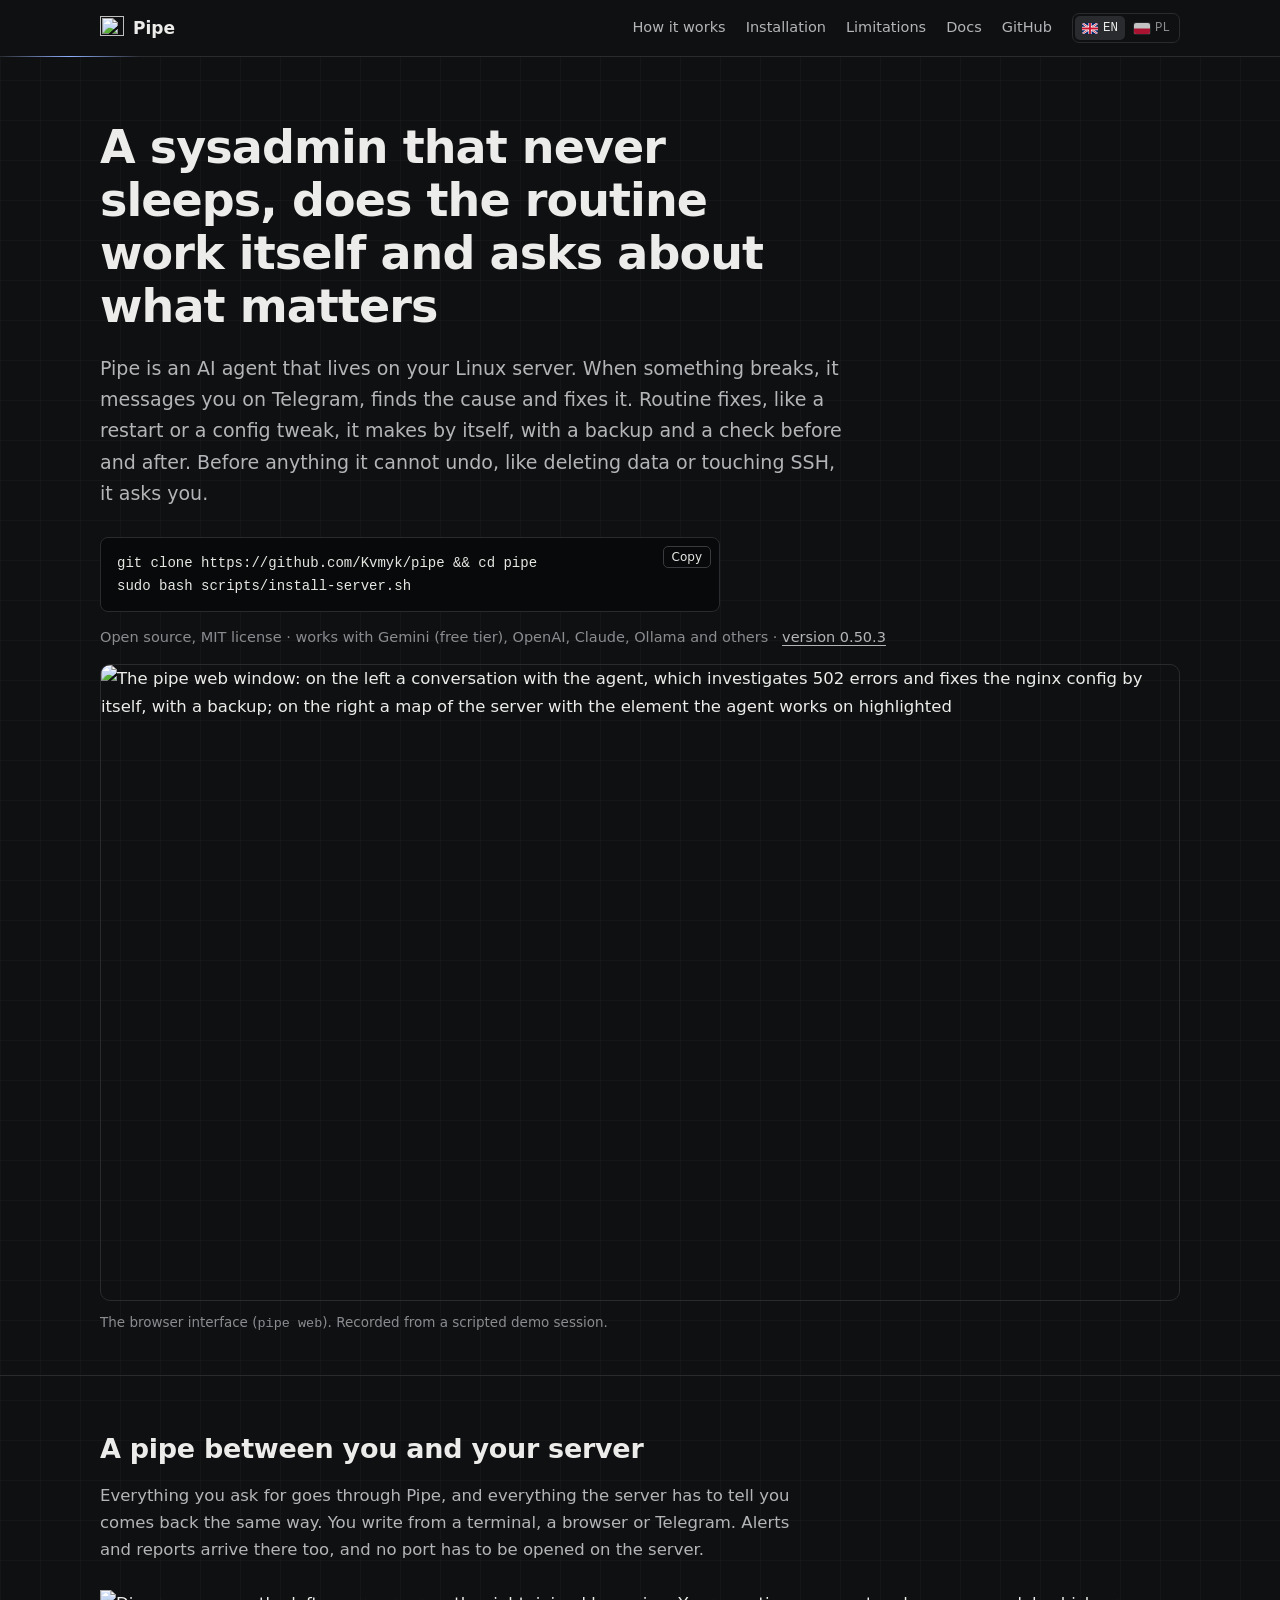
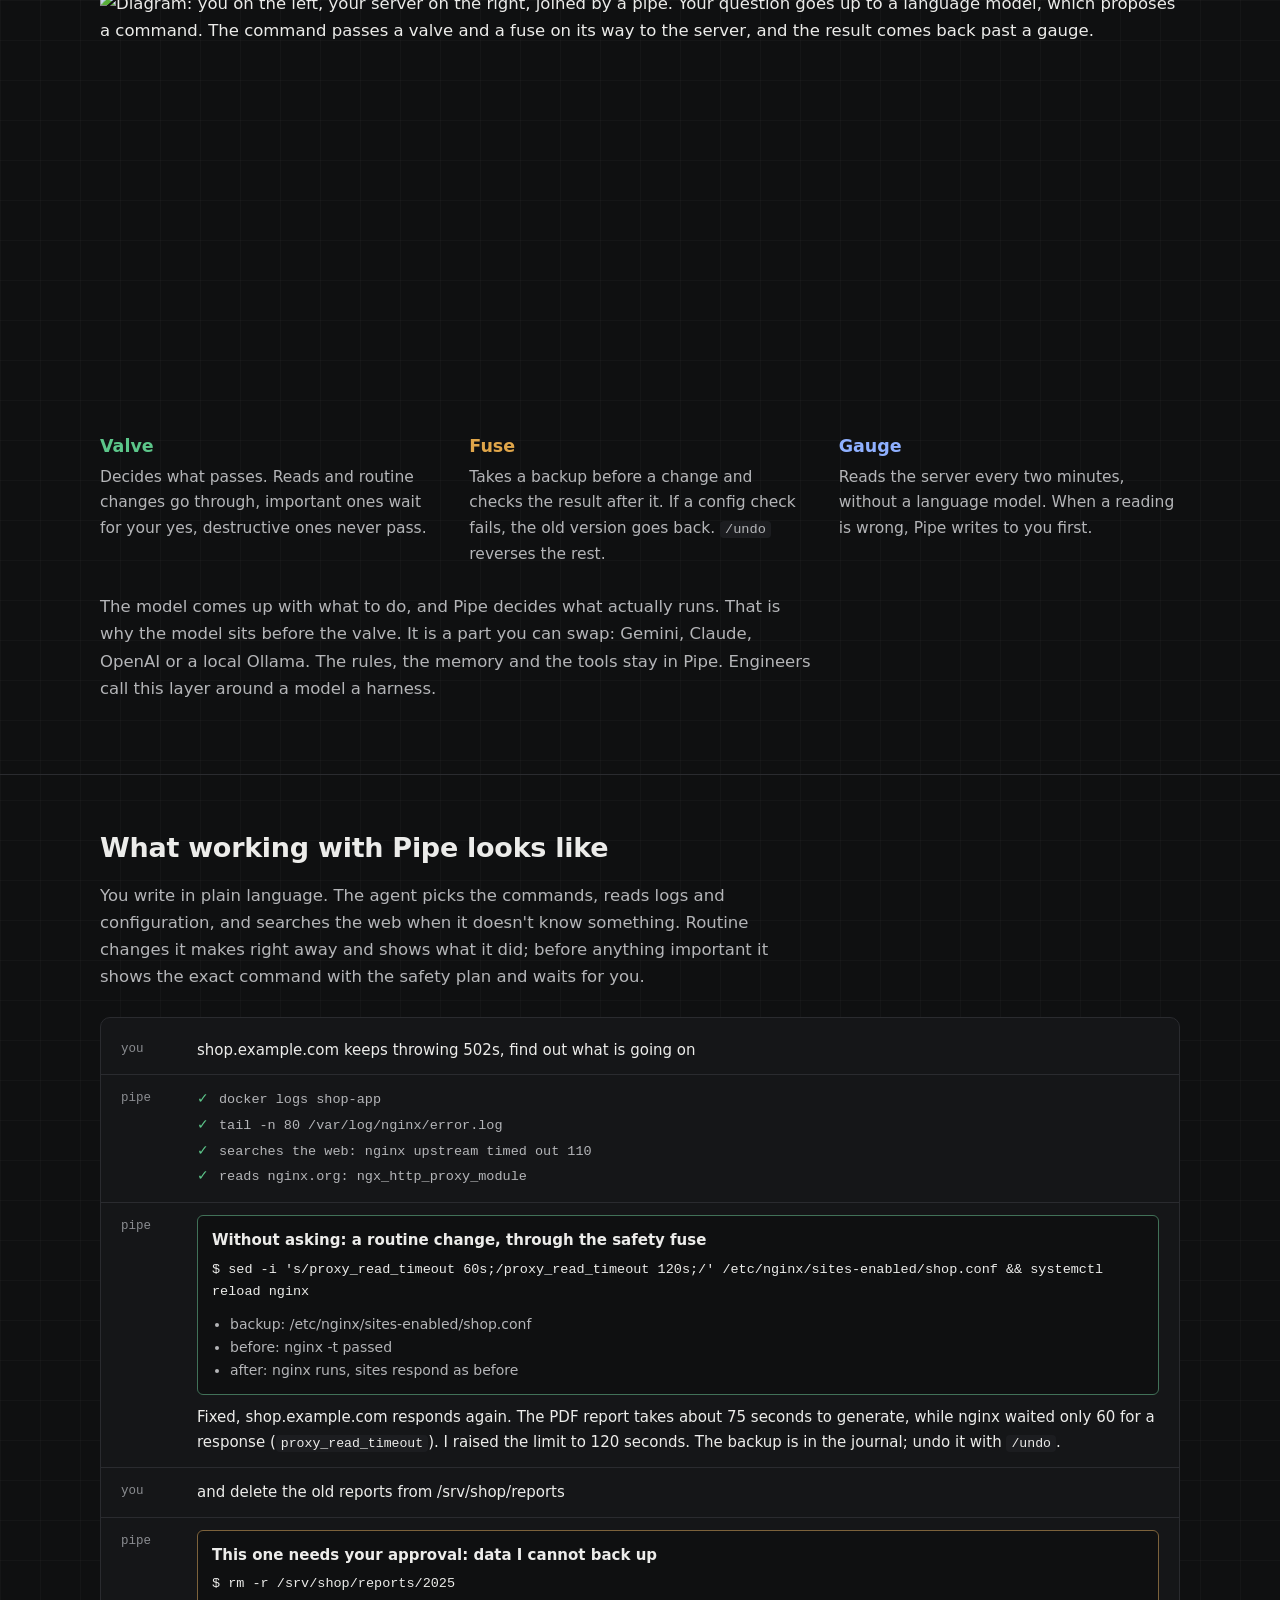
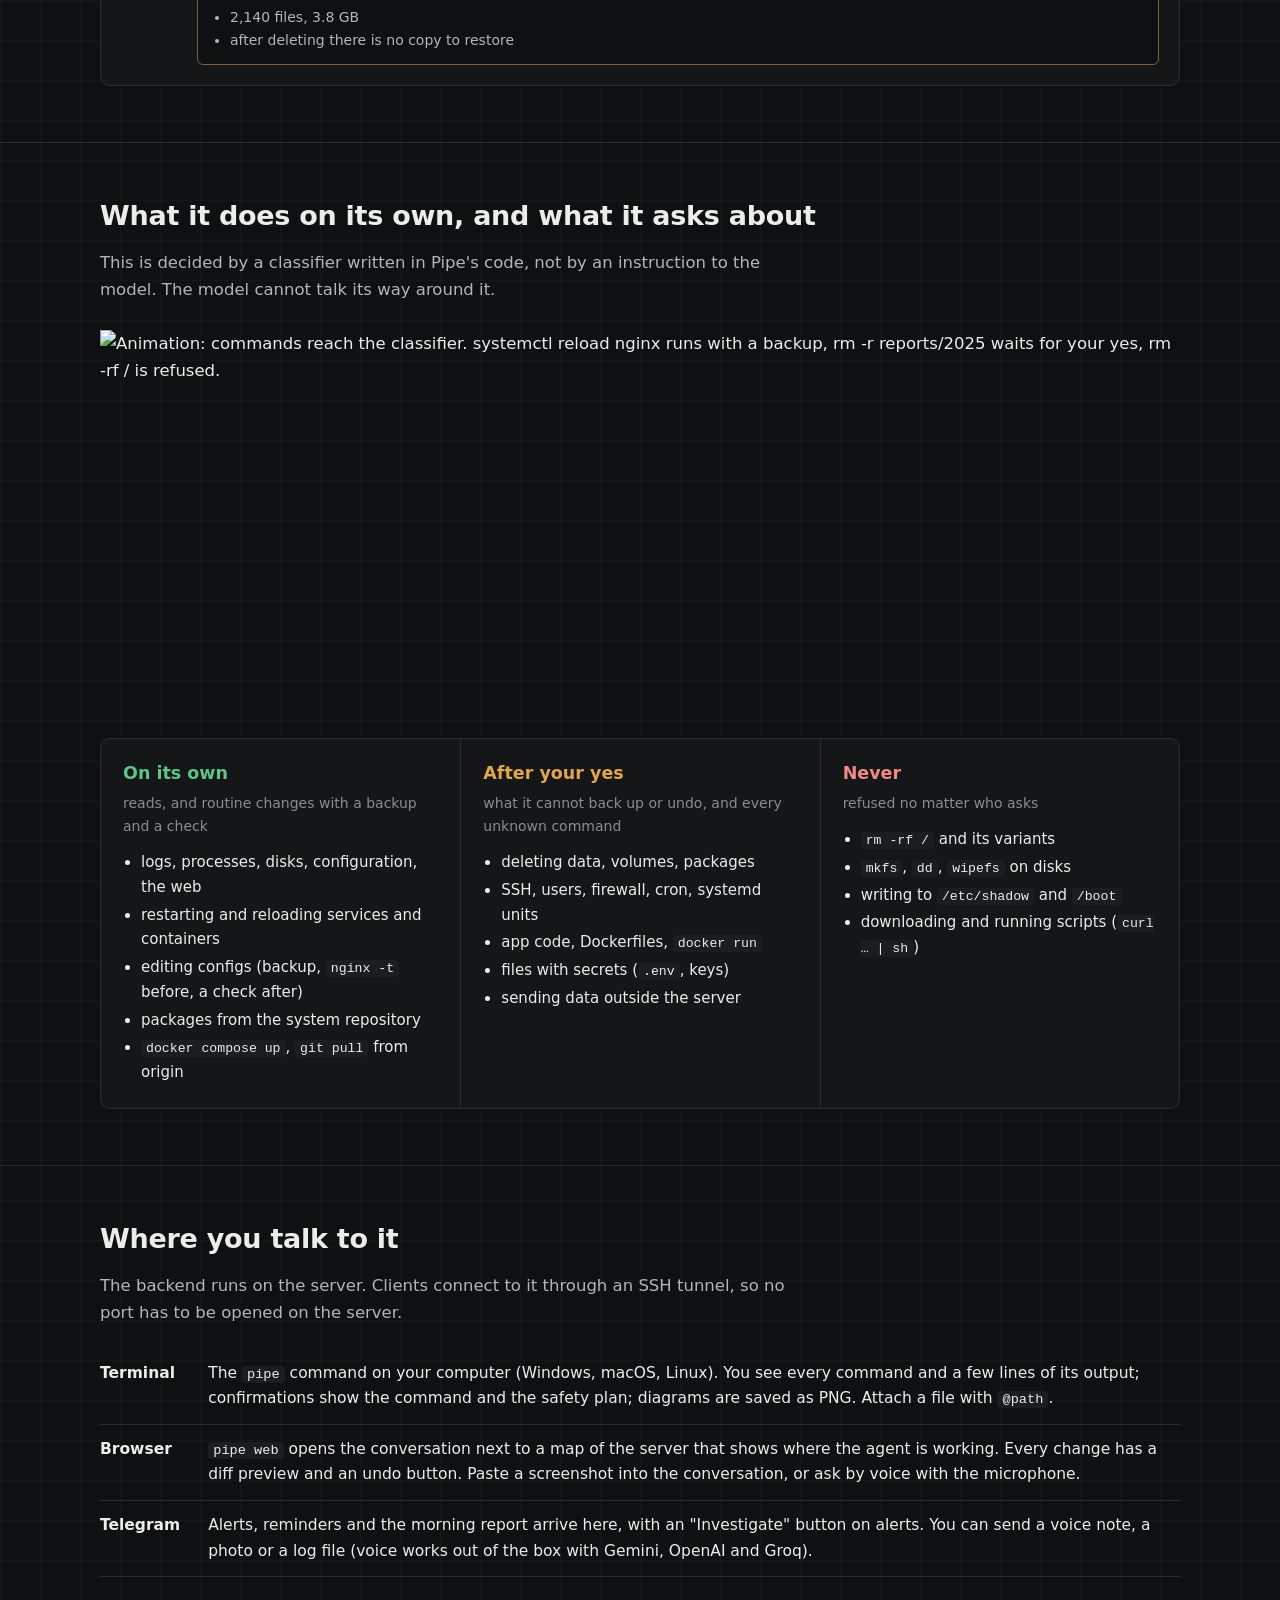
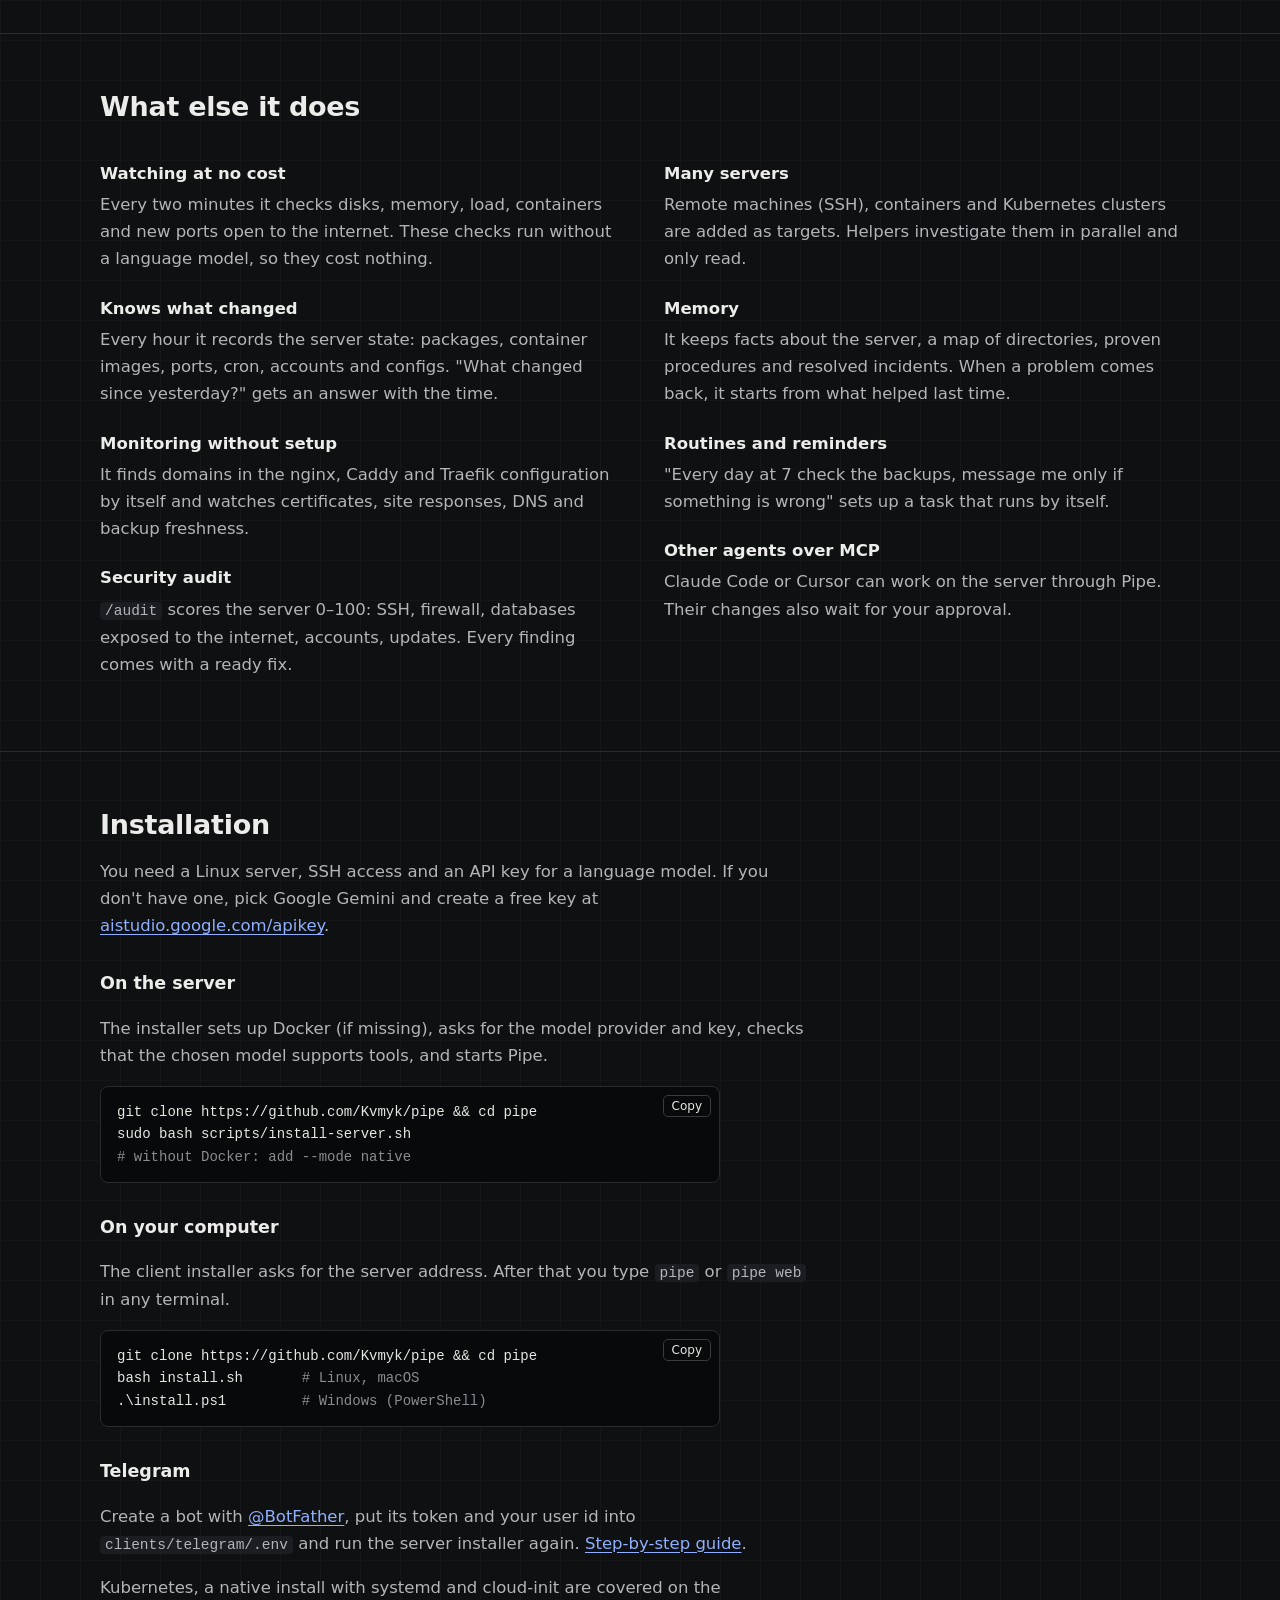
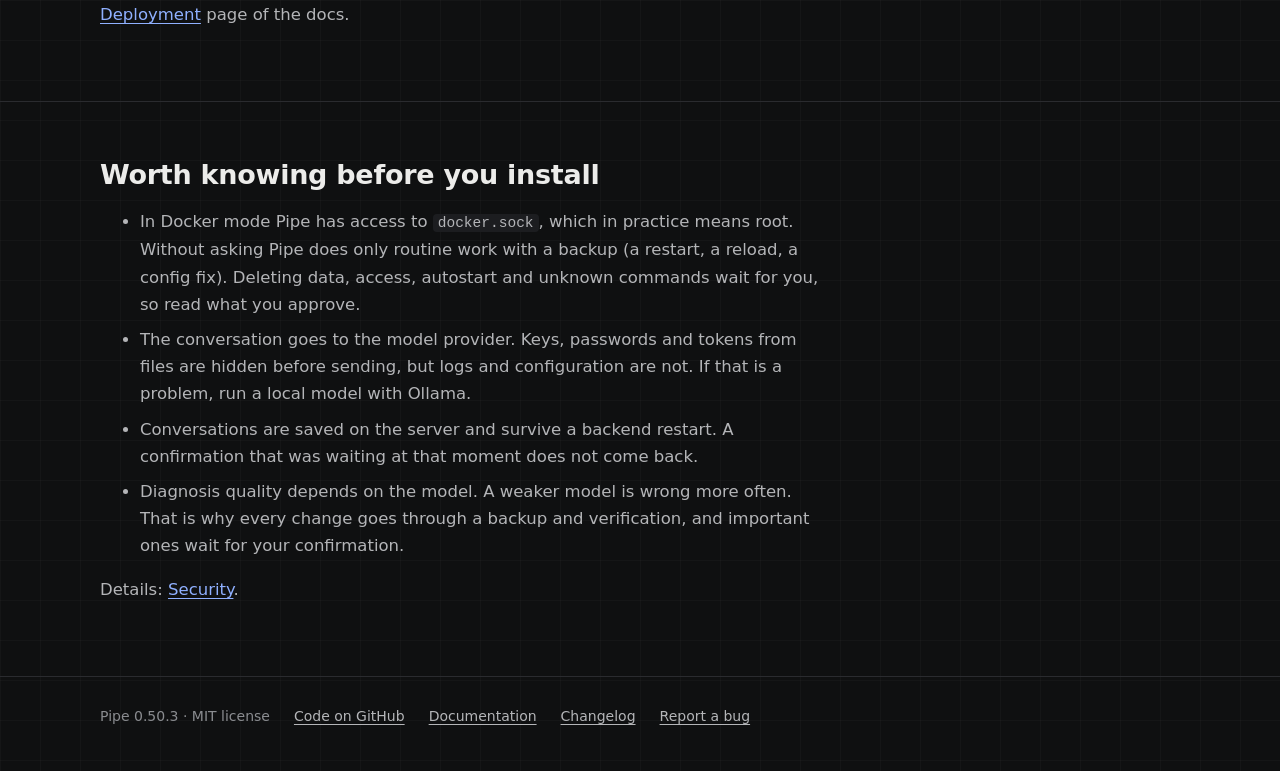
==== site/index.html @ 416b4cc1 "docs: jedna historia w schemacie rury, model przed zaworem (v0.50.3) Schematy na wspolnej osi czasu:" ====
<!doctype html>
<html lang="en">
<head>
<meta charset="utf-8">
<meta name="viewport" content="width=device-width, initial-scale=1">
<title>Pipe: an AI agent that lives on your Linux server</title>
<meta name="description" content="Pipe lives on your Linux server, watches it, messages you when something breaks and fixes routine problems by itself, with a backup and a one-command undo. It asks before anything it cannot undo. Open source, MIT.">
<meta property="og:type" content="website">
<meta property="og:site_name" content="Pipe">
<meta property="og:url" content="https://kvmyk.github.io/Pipe/">
<meta property="og:title" content="Pipe: an AI agent that lives on your Linux server">
<meta property="og:description" content="Pipe lives on your Linux server, watches it, messages you when something breaks and fixes routine problems by itself, with a backup and a one-command undo. It asks before anything it cannot undo. Open source, MIT.">
<meta property="og:image" content="https://kvmyk.github.io/Pipe/assets/social-preview-en.png">
<meta property="og:image:width" content="1280">
<meta property="og:image:height" content="640">
<meta name="twitter:card" content="summary_large_image">
<link rel="icon" href="assets/logo.svg" type="image/svg+xml">
<link rel="alternate" hreflang="pl" href="pl/">
<link rel="stylesheet" href="style.css">
</head>
<body>

<header class="top">
  <div class="wrap">
    <a class="brand" href="./">
      <img src="assets/logo.svg" width="24" height="24" alt="">
      Pipe
    </a>
    <nav>
      <a class="hide-sm" href="#how-it-works">How it works</a>
      <a href="#installation">Installation</a>
      <a class="hide-sm" href="#limitations">Limitations</a>
      <a href="docs/">Docs</a>
      <a class="hide-sm" href="https://github.com/Kvmyk/pipe">GitHub</a>
      <span class="lang-pick"><span aria-current="true" title="English"><svg class="flag" viewBox="0 0 60 40" preserveAspectRatio="none" aria-hidden="true"><rect width="60" height="40" fill="#012169"/><path d="M0 0L60 40M60 0L0 40" stroke="#fff" stroke-width="8"/><path d="M0 0L60 40M60 0L0 40" stroke="#c8102e" stroke-width="3"/><path d="M30 0v40M0 20h60" stroke="#fff" stroke-width="12"/><path d="M30 0v40M0 20h60" stroke="#c8102e" stroke-width="7"/></svg>EN</span><a href="pl/" hreflang="pl" lang="pl" title="Polski"><svg class="flag" viewBox="0 0 16 10" preserveAspectRatio="none" aria-hidden="true"><rect width="16" height="10" fill="#fff"/><rect y="5" width="16" height="5" fill="#dc143c"/></svg>PL</a></span>
    </nav>
  </div>
</header>

<main>
  <div class="wrap intro">
    <h1>A sysadmin that never sleeps, does the routine work itself and asks about what matters</h1>
    <p class="lead">Pipe is an AI agent that lives on your Linux server. When something breaks, it messages you on
      Telegram, finds the cause and fixes it. Routine fixes, like a restart or a config tweak, it makes by
      itself, with a backup and a check before and after. Before anything it cannot undo, like deleting data or
      touching SSH, it asks you.</p>
    <pre class="cmd"><code>git clone https://github.com/Kvmyk/pipe &amp;&amp; cd pipe
sudo bash scripts/install-server.sh</code></pre>
    <p class="meta">Open source, MIT license · works with Gemini (free tier), OpenAI, Claude, Ollama and others ·
      <a href="https://github.com/Kvmyk/pipe/blob/main/docs/changelog.md">version 0.50.3</a></p>

    <figure class="shot">
      <img src="assets/demo-en.gif" width="1100" height="647" alt="The pipe web window: on the left a conversation with the agent, which investigates 502 errors and fixes the nginx config by itself, with a backup; on the right a map of the server with the element the agent works on highlighted">
      <figcaption>The browser interface (<code>pipe web</code>). Recorded from a scripted demo session.</figcaption>
    </figure>
  </div>

  <section id="the-pipe">
    <div class="wrap">
      <div class="narrow">
        <h2>A pipe between you and your server</h2>
        <p>Everything you ask for goes through Pipe, and everything the server has to tell you comes back the same way.
          You write from a terminal, a browser or Telegram. Alerts and reports arrive there too, and no port has to be
          opened on the server.</p>
      </div>
      <figure class="diagram">
        <img src="assets/pipe-flow-en.svg" width="960" height="370" loading="lazy" alt="Diagram: you on the left, your server on the right, joined by a pipe. Your question goes up to a language model, which proposes a command. The command passes a valve and a fuse on its way to the server, and the result comes back past a gauge.">
      </figure>
      <div class="parts">
        <div class="valve"><h3>Valve</h3><p>Decides what passes. Reads and routine changes go through, important ones wait for your yes, destructive ones never pass.</p></div>
        <div class="fuse"><h3>Fuse</h3><p>Takes a backup before a change and checks the result after it. If a config check fails, the old version goes back. <code>/undo</code> reverses the rest.</p></div>
        <div class="gauge"><h3>Gauge</h3><p>Reads the server every two minutes, without a language model. When a reading is wrong, Pipe writes to you first.</p></div>
      </div>
      <div class="narrow">
        <p>The model comes up with what to do, and Pipe decides what actually runs. That is why the model sits before the
          valve. It is a part you can swap: Gemini, Claude, OpenAI or a local Ollama. The rules, the memory and the tools
          stay in Pipe. Engineers call this layer around a model a harness.</p>
      </div>
    </div>
  </section>

  <section id="how-it-works">
    <div class="wrap">
      <div class="narrow">
        <h2>What working with Pipe looks like</h2>
        <p>You write in plain language. The agent picks the commands, reads logs and configuration, and searches the
          web when it doesn't know something. Routine changes it makes right away and shows what it did; before anything
          important it shows the exact command with the safety plan and waits for you.</p>
      </div>

      <div class="chat" aria-label="Example conversation">
        <div class="turn me"><div class="who">you</div><div class="msg">shop.example.com keeps throwing 502s, find out what is going on</div></div>
        <div class="turn"><div class="who">pipe</div><div>
          <ul class="steps">
            <li>docker logs shop-app</li>
            <li>tail -n 80 /var/log/nginx/error.log</li>
            <li>searches the web: nginx upstream timed out 110</li>
            <li>reads nginx.org: ngx_http_proxy_module</li>
          </ul>
        </div></div>
        <div class="turn"><div class="who">pipe</div><div>
          <div class="ask auto">
            <div class="t">Without asking: a routine change, through the safety fuse</div>
            <pre>$ sed -i 's/proxy_read_timeout 60s;/proxy_read_timeout 120s;/' /etc/nginx/sites-enabled/shop.conf &amp;&amp; systemctl reload nginx</pre>
            <ul>
              <li>backup: /etc/nginx/sites-enabled/shop.conf</li>
              <li>before: nginx -t passed</li>
              <li>after: nginx runs, sites respond as before</li>
            </ul>
          </div>
          <p>Fixed, shop.example.com responds again. The PDF report takes about 75 seconds to generate, while nginx waited
            only 60 for a response (<code>proxy_read_timeout</code>). I raised the limit to 120 seconds. The backup is in
            the journal; undo it with <code>/undo</code>.</p>
        </div></div>
        <div class="turn me"><div class="who">you</div><div class="msg">and delete the old reports from /srv/shop/reports</div></div>
        <div class="turn"><div class="who">pipe</div><div>
          <div class="ask">
            <div class="t">This one needs your approval: data I cannot back up</div>
            <pre>$ rm -r /srv/shop/reports/2025</pre>
            <ul>
              <li>2,140 files, 3.8 GB</li>
              <li>after deleting there is no copy to restore</li>
            </ul>
          </div>
        </div></div>
      </div>
    </div>
  </section>

  <section>
    <div class="wrap">
      <div class="narrow">
        <h2>What it does on its own, and what it asks about</h2>
        <p>This is decided by a classifier written in Pipe's code, not by an instruction to the model. The model cannot
          talk its way around it.</p>
      </div>
      <figure class="diagram">
        <img src="assets/pipe-valve-en.svg" width="960" height="340" loading="lazy" alt="Animation: commands reach the classifier. systemctl reload nginx runs with a backup, rm -r reports/2025 waits for your yes, rm -rf / is refused.">
      </figure>
      <div class="rules">
        <div class="ok">
          <h3>On its own</h3>
          <p class="why">reads, and routine changes with a backup and a check</p>
          <ul>
            <li>logs, processes, disks, configuration, the web</li>
            <li>restarting and reloading services and containers</li>
            <li>editing configs (backup, <code>nginx -t</code> before, a check after)</li>
            <li>packages from the system repository</li>
            <li><code>docker compose up</code>, <code>git pull</code> from origin</li>
          </ul>
        </div>
        <div class="ask2">
          <h3>After your yes</h3>
          <p class="why">what it cannot back up or undo, and every unknown command</p>
          <ul>
            <li>deleting data, volumes, packages</li>
            <li>SSH, users, firewall, cron, systemd units</li>
            <li>app code, Dockerfiles, <code>docker run</code></li>
            <li>files with secrets (<code>.env</code>, keys)</li>
            <li>sending data outside the server</li>
          </ul>
        </div>
        <div class="no">
          <h3>Never</h3>
          <p class="why">refused no matter who asks</p>
          <ul>
            <li><code>rm -rf /</code> and its variants</li>
            <li><code>mkfs</code>, <code>dd</code>, <code>wipefs</code> on disks</li>
            <li>writing to <code>/etc/shadow</code> and <code>/boot</code></li>
            <li>downloading and running scripts (<code>curl … | sh</code>)</li>
          </ul>
        </div>
      </div>
    </div>
  </section>

  <section>
    <div class="wrap">
      <div class="narrow">
        <h2>Where you talk to it</h2>
        <p>The backend runs on the server. Clients connect to it through an SSH tunnel, so no port has to be opened on
          the server.</p>
      </div>
      <table class="table">
        <tr><th>Terminal</th><td>The <code>pipe</code> command on your computer (Windows, macOS, Linux). You see every command
          and a few lines of its output; confirmations show the command and the safety plan; diagrams are saved as PNG. Attach a file with <code>@path</code>.</td></tr>
        <tr><th>Browser</th><td><code>pipe web</code> opens the conversation next to a map of the server that shows where
          the agent is working. Every change has a diff preview and an undo button. Paste a screenshot into the
          conversation, or ask by voice with the microphone.</td></tr>
        <tr><th>Telegram</th><td>Alerts, reminders and the morning report arrive here, with an "Investigate" button on
          alerts. You can send a voice note, a photo or a log file (voice works out of the box with Gemini, OpenAI and Groq).</td></tr>
      </table>
    </div>
  </section>

  <section>
    <div class="wrap">
      <div class="narrow">
        <h2>What else it does</h2>
      </div>
      <dl class="features">
        <div>
          <dt>Watching at no cost</dt>
          <dd>Every two minutes it checks disks, memory, load, containers and new ports open to the internet. These checks
            run without a language model, so they cost nothing.</dd>
          <dt>Knows what changed</dt>
          <dd>Every hour it records the server state: packages, container images, ports, cron, accounts and configs.
            "What changed since yesterday?" gets an answer with the time.</dd>
          <dt>Monitoring without setup</dt>
          <dd>It finds domains in the nginx, Caddy and Traefik configuration by itself and watches certificates, site
            responses, DNS and backup freshness.</dd>
          <dt>Security audit</dt>
          <dd><code>/audit</code> scores the server 0–100: SSH, firewall, databases exposed to the internet, accounts,
            updates. Every finding comes with a ready fix.</dd>
        </div>
        <div>
          <dt>Many servers</dt>
          <dd>Remote machines (SSH), containers and Kubernetes clusters are added as targets. Helpers investigate them in
            parallel and only read.</dd>
          <dt>Memory</dt>
          <dd>It keeps facts about the server, a map of directories, proven procedures and resolved incidents. When a
            problem comes back, it starts from what helped last time.</dd>
          <dt>Routines and reminders</dt>
          <dd>"Every day at 7 check the backups, message me only if something is wrong" sets up a task that runs by itself.</dd>
          <dt>Other agents over MCP</dt>
          <dd>Claude Code or Cursor can work on the server through Pipe. Their changes also wait for your approval.</dd>
        </div>
      </dl>
    </div>
  </section>

  <section id="installation">
    <div class="wrap steps-install">
      <div class="narrow">
        <h2>Installation</h2>
        <p>You need a Linux server, SSH access and an API key for a language model. If you don't have one, pick Google
          Gemini and create a free key at <a href="https://aistudio.google.com/apikey">aistudio.google.com/apikey</a>.</p>

        <h3>On the server</h3>
        <p>The installer sets up Docker (if missing), asks for the model provider and key, checks that the chosen model
          supports tools, and starts Pipe.</p>
        <pre class="cmd"><code>git clone https://github.com/Kvmyk/pipe &amp;&amp; cd pipe
sudo bash scripts/install-server.sh
<span class="c"># without Docker: add --mode native</span></code></pre>

        <h3>On your computer</h3>
        <p>The client installer asks for the server address. After that you type <code>pipe</code> or
          <code>pipe web</code> in any terminal.</p>
        <pre class="cmd"><code>git clone https://github.com/Kvmyk/pipe &amp;&amp; cd pipe
bash install.sh       <span class="c"># Linux, macOS</span>
.\install.ps1         <span class="c"># Windows (PowerShell)</span></code></pre>

        <h3>Telegram</h3>
        <p>Create a bot with <a href="https://t.me/BotFather">@BotFather</a>, put its token and your user id into
          <code>clients/telegram/.env</code> and run the server installer again.
          <a href="docs/telegram.html">Step-by-step guide</a>.</p>

        <p>Kubernetes, a native install with systemd and cloud-init are covered on the
          <a href="docs/deploy.html">Deployment</a> page of the docs.</p>
      </div>
    </div>
  </section>

  <section id="limitations">
    <div class="wrap">
      <div class="narrow">
        <h2>Worth knowing before you install</h2>
        <ul class="limits">
          <li>In Docker mode Pipe has access to <code>docker.sock</code>, which in practice means root.
            Without asking Pipe does only routine work with a backup (a restart, a reload, a config fix). Deleting
            data, access, autostart and unknown commands wait for you, so read what you approve.</li>
          <li>The conversation goes to the model provider. Keys, passwords and tokens from files are
            hidden before sending, but logs and configuration are not. If that is a problem, run a local model with Ollama.</li>
          <li>Conversations are saved on the server and survive a backend restart. A confirmation that was
            waiting at that moment does not come back.</li>
          <li>Diagnosis quality depends on the model. A weaker model is wrong more often. That is why every
            change goes through a backup and verification, and important ones wait for your confirmation.</li>
        </ul>
        <p>Details: <a href="docs/security.html">Security</a>.</p>
      </div>
    </div>
  </section>
</main>

<footer>
  <div class="wrap">
    <span>Pipe 0.50.3 · MIT license</span>
    <a href="https://github.com/Kvmyk/pipe">Code on GitHub</a>
    <a href="docs/">Documentation</a>
    <a href="https://github.com/Kvmyk/pipe/blob/main/docs/changelog.md">Changelog</a>
    <a href="https://github.com/Kvmyk/pipe/issues">Report a bug</a>
  </div>
</footer>

<script src="copy.js"></script>
</body>
</html>
---- site/style.css ----
/* Strona projektu Pipe (GitHub Pages). Kroje i kolory jak ciemny motyw `pipe web` (clients/webui/static/app.css); strona jest tylko ciemna, siatka jak na rysunku technicznym. */

@font-face { font-family: "Plex Sans"; font-weight: 400; font-display: swap; src: url("assets/fonts/ibm-plex-sans-latin-ext-400-normal.woff2") format("woff2"); unicode-range: U+0100-024F, U+1E00-1EFF, U+2020, U+20A0-20AB, U+20AD-20CF; }
@font-face { font-family: "Plex Sans"; font-weight: 400; font-display: swap; src: url("assets/fonts/ibm-plex-sans-latin-400-normal.woff2") format("woff2"); }
@font-face { font-family: "Plex Sans"; font-weight: 500; font-display: swap; src: url("assets/fonts/ibm-plex-sans-latin-ext-500-normal.woff2") format("woff2"); unicode-range: U+0100-024F, U+1E00-1EFF, U+2020, U+20A0-20AB, U+20AD-20CF; }
@font-face { font-family: "Plex Sans"; font-weight: 500; font-display: swap; src: url("assets/fonts/ibm-plex-sans-latin-500-normal.woff2") format("woff2"); }
@font-face { font-family: "Plex Sans"; font-weight: 600; font-display: swap; src: url("assets/fonts/ibm-plex-sans-latin-ext-600-normal.woff2") format("woff2"); unicode-range: U+0100-024F, U+1E00-1EFF, U+2020, U+20A0-20AB, U+20AD-20CF; }
@font-face { font-family: "Plex Sans"; font-weight: 600; font-display: swap; src: url("assets/fonts/ibm-plex-sans-latin-600-normal.woff2") format("woff2"); }
@font-face { font-family: "Plex Mono"; font-weight: 400; font-display: swap; src: url("assets/fonts/ibm-plex-mono-latin-ext-400-normal.woff2") format("woff2"); unicode-range: U+0100-024F, U+1E00-1EFF, U+2020, U+20A0-20AB, U+20AD-20CF; }
@font-face { font-family: "Plex Mono"; font-weight: 400; font-display: swap; src: url("assets/fonts/ibm-plex-mono-latin-400-normal.woff2") format("woff2"); }
@font-face { font-family: "Plex Mono"; font-weight: 500; font-display: swap; src: url("assets/fonts/ibm-plex-mono-latin-500-normal.woff2") format("woff2"); }

:root {
  --bg: #0f1011;
  --panel: #151618;
  --sunken: #1c1d20;
  --line: #2a2b2f;
  --ink: #ececea;
  --ink-2: #b4b5b8;
  --ink-3: #8a8c90;
  --accent: #8fb0ff;
  --ok: #5cc68a;
  --warn: #e0a64a;
  --bad: #f08a86;
  --code-bg: #08090a;
  --code-ink: #e6e6e3;
  --code-dim: #8a8c90;
  --mono: "Plex Mono", ui-monospace, "SF Mono", Menlo, Consolas, monospace;
  --sans: "Plex Sans", system-ui, -apple-system, "Segoe UI", Roboto, sans-serif;
  color-scheme: dark;
}

* { box-sizing: border-box; }
html { -webkit-text-size-adjust: 100%; scroll-padding-top: 72px; }
body { margin: 0; color: var(--ink); font: 400 16.5px/1.65 var(--sans); background-color: var(--bg);
  background-image: linear-gradient(#ffffff06 1px, transparent 1px), linear-gradient(90deg, #ffffff06 1px, transparent 1px); background-size: 40px 40px; }
a { color: var(--accent); text-underline-offset: 3px; }
a:hover { text-decoration-thickness: 2px; }
code, pre { font-family: var(--mono); }
p code, li code, td code, dd code { font-size: .88em; background: var(--sunken); padding: 1px 5px; border-radius: 4px; overflow-wrap: anywhere; }
img { max-width: 100%; height: auto; display: block; }

.wrap { width: min(100% - 32px, 1080px); margin-inline: auto; }
.narrow { max-width: 720px; }

/* --- nawigacja --- */
.top { position: sticky; top: 0; z-index: 10; background: var(--bg); border-bottom: 1px solid var(--line); }
/* kropla biegnaca po dolnej krawedzi naglowka: rura pracuje */
.top { overflow-x: clip; }
.top::after { content: ""; position: absolute; left: 0; bottom: -1px; width: 140px; height: 1px; background: linear-gradient(90deg, transparent, var(--accent), transparent); animation: flow 7s linear infinite; }
@keyframes flow { from { transform: translateX(-140px); } to { transform: translateX(100vw); } }
.top .wrap { display: flex; align-items: center; gap: 24px; height: 56px; }
.brand { display: flex; align-items: center; gap: 9px; color: var(--ink); text-decoration: none; font-weight: 600; font-size: 17px; }
.brand img { display: block; flex: none; }
.top nav { display: flex; align-items: center; gap: 20px; margin-left: auto; font-size: 14.5px; }
.top nav a { color: var(--ink-2); text-decoration: none; white-space: nowrap; }
.top nav a:hover { color: var(--ink); }
.lang-pick { display: inline-flex; gap: 2px; padding: 2px; border: 1px solid var(--line); border-radius: 7px; }
.top nav .lang-pick > * { display: inline-flex; align-items: center; gap: 5px; padding: 2px 7px; border-radius: 5px;
  font-family: var(--mono); font-size: 12.5px; color: var(--ink-3); text-decoration: none; }
.top nav .lang-pick a:hover { color: var(--ink); }
.top nav .lang-pick [aria-current] { background: var(--line); color: var(--ink); }
.flag { width: 16px; height: 11px; border-radius: 2px; flex: none; box-shadow: 0 0 0 1px var(--line); }
.lang-pick a .flag { opacity: .75; }
@media (max-width: 760px) { .top nav .hide-sm { display: none; } .top .wrap { gap: 12px; } .top nav { gap: 14px; } }

/* --- naglowek strony --- */
.intro { padding: 64px 0 40px; }
.intro h1 { font-size: clamp(30px, 4.6vw, 46px); line-height: 1.15; letter-spacing: -.02em; font-weight: 600; margin: 0 0 20px; max-width: 22ch; }
.intro .lead { font-size: 19px; color: var(--ink-2); max-width: 62ch; margin: 0 0 28px; }
.intro .meta { font-size: 14.5px; color: var(--ink-3); margin-top: 14px; }
.intro .meta a { color: var(--ink-2); }

.cmd { position: relative; background: var(--code-bg); color: var(--code-ink); border: 1px solid var(--line); border-radius: 8px; padding: 14px 16px; font: 14px/1.6 var(--mono);
  overflow-x: auto; max-width: 620px; margin: 0; padding-right: 84px; }
.cmd .c { color: var(--code-dim); }
.cmd button { position: absolute; top: 8px; right: 8px; font: 500 12px var(--sans); color: var(--code-ink); background: var(--code-bg);
  border: 1px solid #3a3b3f; border-radius: 5px; padding: 3px 8px; cursor: pointer; }
.cmd button:hover { border-color: #6a6c70; }

.shot { margin: 8px 0 0; }
.shot img { border: 1px solid var(--line); border-radius: 10px; }
.shot figcaption { font-size: 13.5px; color: var(--ink-3); margin-top: 10px; }

/* --- sekcje --- */
section { padding: 56px 0; border-top: 1px solid var(--line); }
section h2 { font-size: 27px; line-height: 1.25; letter-spacing: -.01em; font-weight: 600; margin: 0 0 14px; }
section h3 { font-size: 17.5px; font-weight: 600; margin: 28px 0 6px; }
section > .wrap > p, .narrow > p { max-width: 68ch; color: var(--ink-2); }

/* grafiki koncepcyjne (scripts/build_diagrams.py): na telefonie przewijane w ramce, tekst zostaje czytelny */
.diagram { margin: 26px 0 0; overflow-x: auto; -webkit-overflow-scrolling: touch; }
.diagram img { width: 100%; min-width: 720px; max-width: none; }
.parts { display: grid; grid-template-columns: repeat(3, minmax(0, 1fr)); gap: 28px; margin: 26px 0; }
.parts h3 { margin: 0 0 4px; }
.parts p { margin: 0; color: var(--ink-2); font-size: 15.5px; }
.parts .valve h3 { color: var(--ok); } .parts .fuse h3 { color: var(--warn); } .parts .gauge h3 { color: var(--accent); }
@media (max-width: 820px) { .parts { grid-template-columns: 1fr; gap: 18px; } }

/* zapis rozmowy */
.chat { background: var(--panel); border: 1px solid var(--line); border-radius: 10px; padding: 8px 0; margin-top: 26px; font-size: 15px; }
.turn { display: grid; grid-template-columns: 64px 1fr; gap: 12px; padding: 12px 20px; }
.turn + .turn { border-top: 1px solid var(--line); }
.who { font: 500 12.5px/1.9 var(--mono); color: var(--ink-3); }
.turn.me .msg { font-weight: 500; }
.steps { list-style: none; margin: 0; padding: 0; font: 13.5px/1.9 var(--mono); color: var(--ink-2); }
.steps li::before { content: "✓"; color: var(--ok); margin-right: 10px; }
.ask { border: 1px solid color-mix(in srgb, var(--warn) 45%, var(--line)); border-radius: 6px; padding: 12px 14px; background: var(--bg); }
.ask .t { font-weight: 600; margin-bottom: 6px; }
.ask.auto { border-color: color-mix(in srgb, var(--ok) 45%, var(--line)); margin-bottom: 10px; }
.ask pre { margin: 0 0 10px; white-space: pre-wrap; overflow-wrap: anywhere; font-size: 13.5px; }
.ask ul { margin: 0; padding-left: 18px; font-size: 14px; color: var(--ink-2); }
.chat p { margin: 0 0 8px; }
.chat p:last-child { margin: 0; }
@media (max-width: 560px) { .turn { grid-template-columns: 1fr; gap: 2px; padding: 12px 14px; } }

/* co sam, o co pyta, czego nigdy */
.rules { display: grid; grid-template-columns: repeat(3, minmax(0, 1fr)); gap: 0; margin-top: 26px; border: 1px solid var(--line); border-radius: 10px; background: var(--panel); }
.rules > div { padding: 20px 22px; }
.rules > div + div { border-left: 1px solid var(--line); }
.rules h3 { margin: 0 0 4px; }
.rules .why { font-size: 14px; color: var(--ink-3); margin: 0 0 12px; }
.rules ul { margin: 0; padding-left: 18px; font-size: 15px; }
.rules li { margin: 3px 0; }
.rules .ok h3 { color: var(--ok); } .rules .ask2 h3 { color: var(--warn); } .rules .no h3 { color: var(--bad); }
@media (max-width: 820px) { .rules { grid-template-columns: 1fr; } .rules > div + div { border-left: 0; border-top: 1px solid var(--line); } }

/* gdzie rozmawiasz, funkcje */
.table { width: 100%; border-collapse: collapse; margin-top: 22px; font-size: 15.5px; }
.table th, .table td { text-align: left; vertical-align: top; padding: 12px 14px 12px 0; border-bottom: 1px solid var(--line); }
.table th { font-weight: 600; white-space: nowrap; width: 1%; padding-right: 28px; }
.table td code { white-space: nowrap; }
@media (max-width: 620px) { .table th { white-space: normal; width: 34%; padding-right: 12px; } }

.features { display: grid; grid-template-columns: repeat(2, minmax(0, 1fr)); column-gap: 48px; margin-top: 6px; }
.features dt { font-weight: 600; margin-top: 22px; }
.features dd { margin: 4px 0 0; color: var(--ink-2); }
@media (max-width: 760px) { .features { grid-template-columns: 1fr; } }

.steps-install h3 { margin-top: 30px; }
.steps-install .cmd { margin-top: 10px; }
.steps-install p { color: var(--ink-2); max-width: 68ch; }

.limits li { margin: 8px 0; color: var(--ink-2); max-width: 70ch; }
.limits li strong { color: var(--ink); font-weight: 600; }

footer { border-top: 1px solid var(--line); padding: 28px 0 48px; font-size: 14px; color: var(--ink-3); }
footer .wrap { display: flex; flex-wrap: wrap; gap: 8px 24px; }
footer a { color: var(--ink-2); }

/* --- dokumentacja (docs/, en/docs/ -- strony sklada scripts/build_site.py) --- */
.top nav a[aria-current="page"] { color: var(--ink); }
.doc-layout { display: grid; grid-template-columns: 220px minmax(0, 1fr); gap: 48px; padding: 40px 0 64px; align-items: start; }
.side { position: sticky; top: 80px; max-height: calc(100vh - 100px); overflow-y: auto; font-size: 14.5px; padding-bottom: 12px; }
.side-h { font: 500 12px/1.4 var(--mono); text-transform: uppercase; letter-spacing: .06em; color: var(--ink-3); margin: 22px 0 8px; }
.side-h:first-child { margin-top: 0; }
.side-h a { color: inherit; text-decoration: none; }
.side ul { list-style: none; margin: 0; padding: 0; }
.side li a { display: block; padding: 4px 12px; color: var(--ink-2); text-decoration: none; line-height: 1.4; }
.side li a:hover { color: var(--ink); }
/* menu jako odcinki rury, kropla pokazuje biezaca strone */
.side .doc-nav { border-left: 3px solid var(--line); margin-left: 4px; }
.doc-nav li a { position: relative; }
.side .doc-nav li a[aria-current="page"] { color: var(--accent); font-weight: 500; }
.doc-nav li a[aria-current="page"]::before { content: ""; position: absolute; left: -6px; top: 10px; width: 9px; height: 9px; border-radius: 50%; background: var(--accent); box-shadow: 0 0 0 3px #8fb0ff30; animation: pulse 2.4s ease-in-out infinite; }
@keyframes pulse { 50% { box-shadow: 0 0 0 6px #8fb0ff10; } }
.toc { margin-top: 28px; padding-top: 18px; border-top: 1px solid var(--line); }
.toc li a { font-size: 13.5px; padding: 3px 10px; }
@media (max-width: 900px) {
  .doc-layout { grid-template-columns: minmax(0, 1fr); gap: 20px; padding-top: 24px; }
  .side { position: static; max-height: none; overflow: visible; border-bottom: 1px solid var(--line); padding-bottom: 18px; }
  .side .doc-nav { display: flex; flex-wrap: wrap; gap: 4px 6px; border-left: 0; margin-left: 0; }
  .doc-nav li a { border: 1px solid var(--line); border-radius: 5px; padding: 4px 10px; }
  .doc-nav li a[aria-current="page"]::before { display: none; }
  .toc { display: none; }
}

.doc { max-width: 780px; font-size: 16px; }
.doc h1 { font-size: clamp(28px, 4vw, 38px); line-height: 1.2; letter-spacing: -.02em; font-weight: 600; margin: 0 0 6px; }
.doc h2 { font-size: 24px; line-height: 1.3; letter-spacing: -.01em; font-weight: 600; margin: 48px 0 10px; padding-top: 22px; border-top: 1px solid var(--line); }
.doc .ver + h2 { margin-top: 28px; padding-top: 0; border-top: 0; }
.doc h3 { font-size: 18px; font-weight: 600; margin: 30px 0 6px; }
.doc h4, .doc h5, .doc h6 { font-size: 16px; font-weight: 600; margin: 24px 0 4px; }
.doc .anchor { margin-left: 8px; color: var(--ink-3); text-decoration: none; opacity: 0; font-weight: 400; }
.doc :is(h2, h3, h4):hover .anchor, .doc .anchor:focus { opacity: 1; }
.doc .ver { font: 13px var(--mono); color: var(--ink-3); margin: 0 0 24px; }
.doc .lead { font-size: 18px; color: var(--ink-2); max-width: 62ch; }
.doc p, .doc li { overflow-wrap: break-word; }
.doc ul, .doc ol { padding-left: 22px; }
.doc li { margin: 4px 0; }
.doc hr { display: none; }
.doc blockquote { margin: 16px 0; padding: 6px 16px; border-left: 3px solid var(--accent); border-radius: 0 6px 6px 0; background: #8fb0ff14; color: #d5dcf0; }
.doc blockquote.warn { border-left-color: var(--warn); background: #e0a64a14; color: #ecd9b8; }
.doc blockquote p { margin: 4px 0; }
.doc pre { background: var(--code-bg); color: var(--code-ink); border: 1px solid var(--line); border-radius: 8px; padding: 14px 16px; font: 13.5px/1.6 var(--mono); overflow-x: auto; margin: 14px 0; }
.doc pre.cmd { max-width: none; padding-right: 84px; }
.doc :is(p, li, td, th, blockquote) code { font-size: .86em; background: var(--sunken); padding: 1px 5px; border-radius: 4px; overflow-wrap: anywhere; }
.doc h2 code, .doc h3 code { font-size: .85em; background: var(--sunken); padding: 1px 6px; border-radius: 4px; }
.table-wrap { overflow-x: auto; margin: 16px 0; border: 1px solid var(--line); border-radius: 8px; background: var(--panel); }
.doc table { width: 100%; border-collapse: collapse; font-size: 14.5px; line-height: 1.5; }
.doc th, .doc td { text-align: left; vertical-align: top; padding: 9px 12px; border-bottom: 1px solid var(--line); }
.doc th { font-weight: 600; background: var(--sunken); }
.doc tr:last-child td { border-bottom: 0; }
.doc .edit { margin-top: 56px; padding-top: 18px; border-top: 1px solid var(--line); font-size: 14px; }
.doc .edit a { color: var(--ink-3); }
.doc .button { display: inline-block; padding: 8px 14px; border-radius: 6px; background: var(--accent); color: var(--bg); text-decoration: none; font-weight: 500; }
.doc .button:hover { filter: brightness(1.08); }
.doc .doc-cards { list-style: none; padding: 0; margin: 32px 0; display: grid; grid-template-columns: repeat(2, minmax(0, 1fr)); gap: 12px; }
.doc .doc-cards li { margin: 0; padding: 16px 18px; background: var(--panel); border: 1px solid var(--line); border-radius: 8px; }
.doc-cards a { font-weight: 600; text-decoration: none; }
.doc-cards p { margin: 4px 0 0; font-size: 14.5px; color: var(--ink-2); }
.doc .note { font-size: 14.5px; color: var(--ink-3); }
@media (max-width: 620px) { .doc .doc-cards { grid-template-columns: 1fr; } }

@media (prefers-reduced-motion: reduce) { .top::after { display: none; } .doc-nav li a[aria-current="page"]::before { animation: none; } }
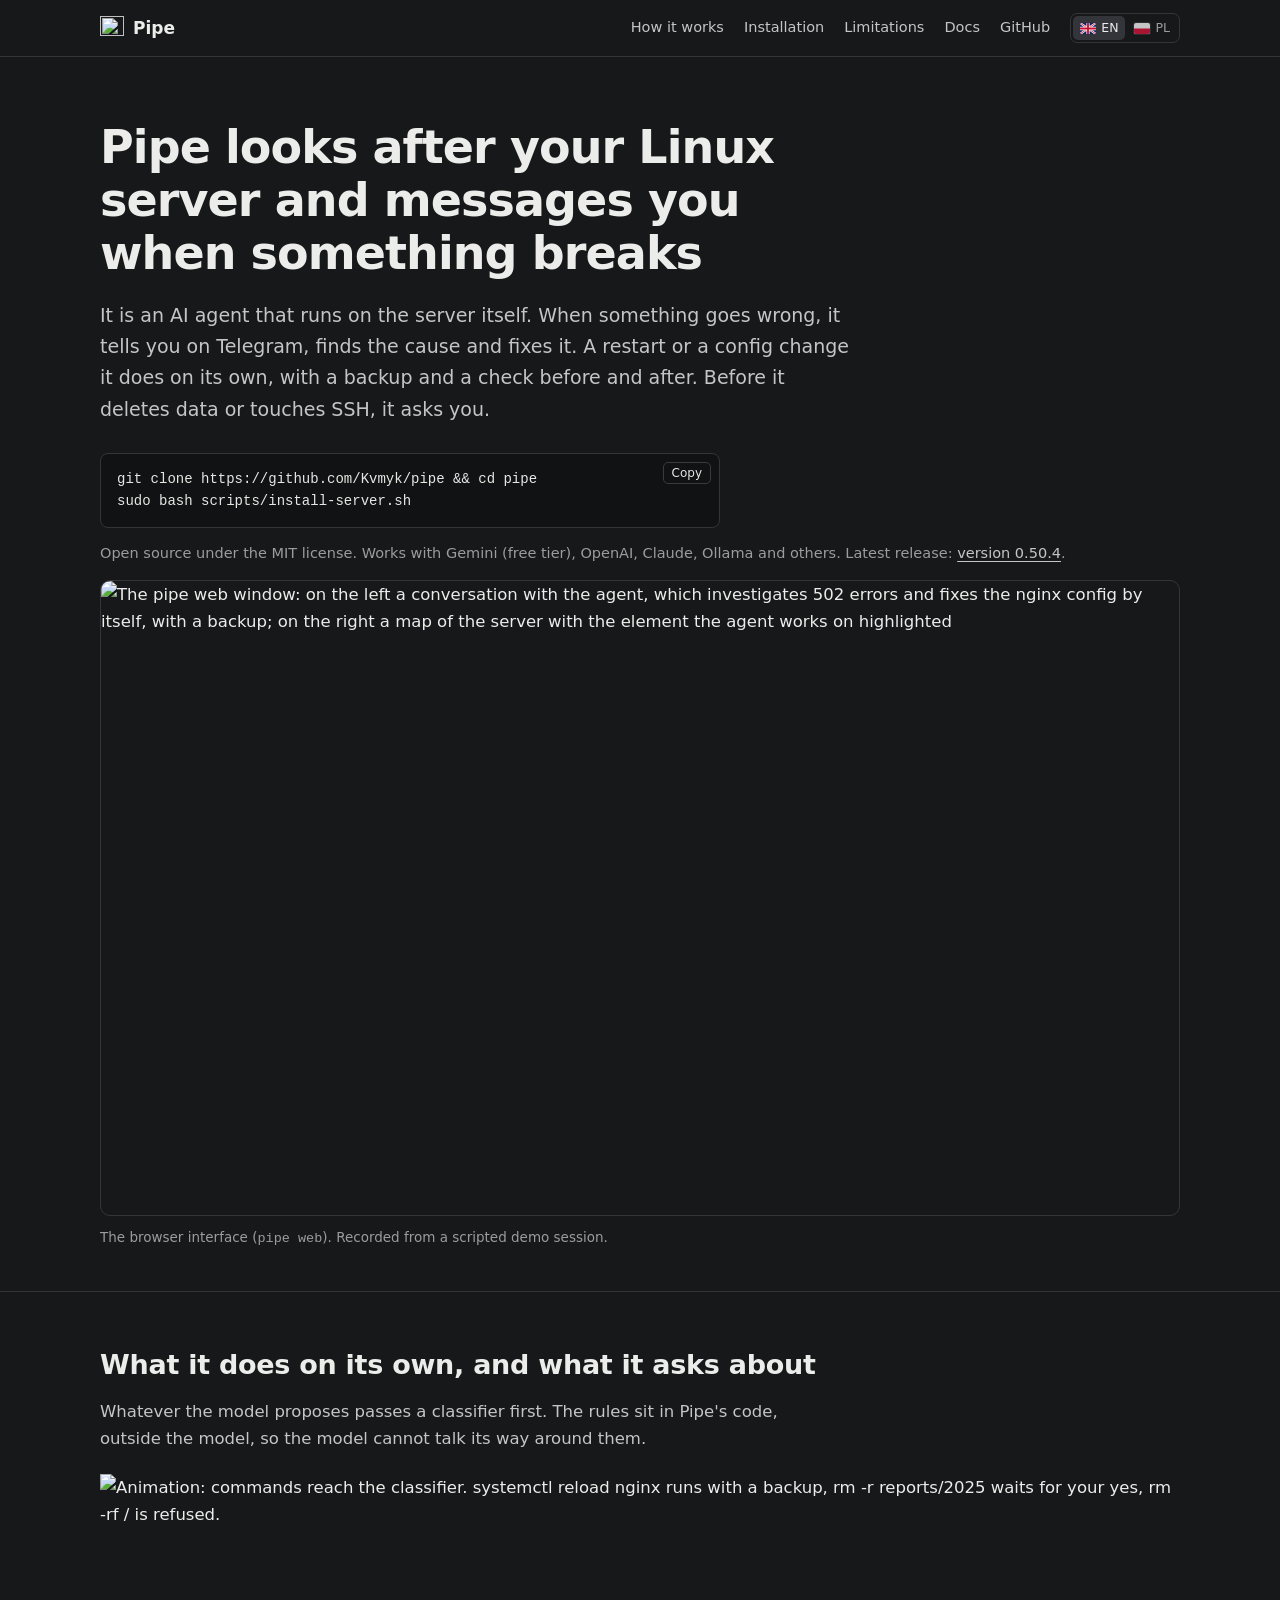
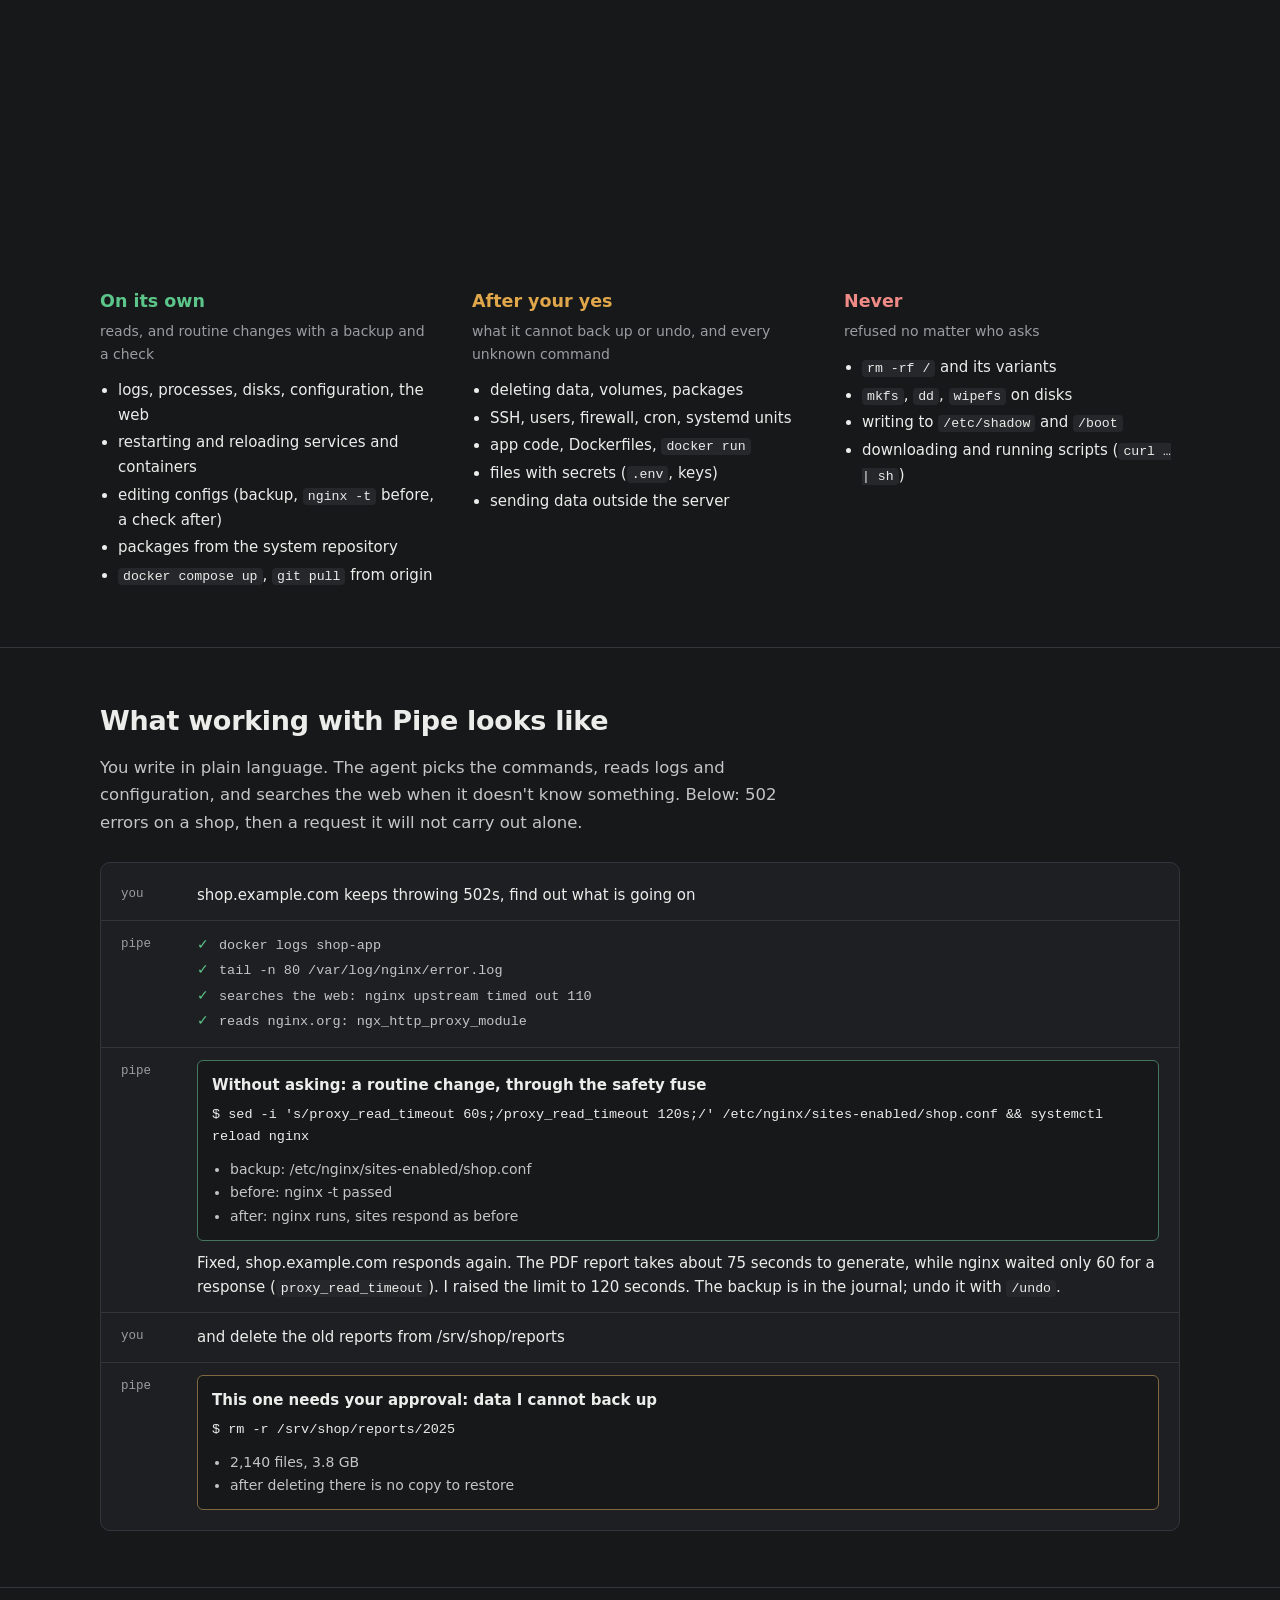
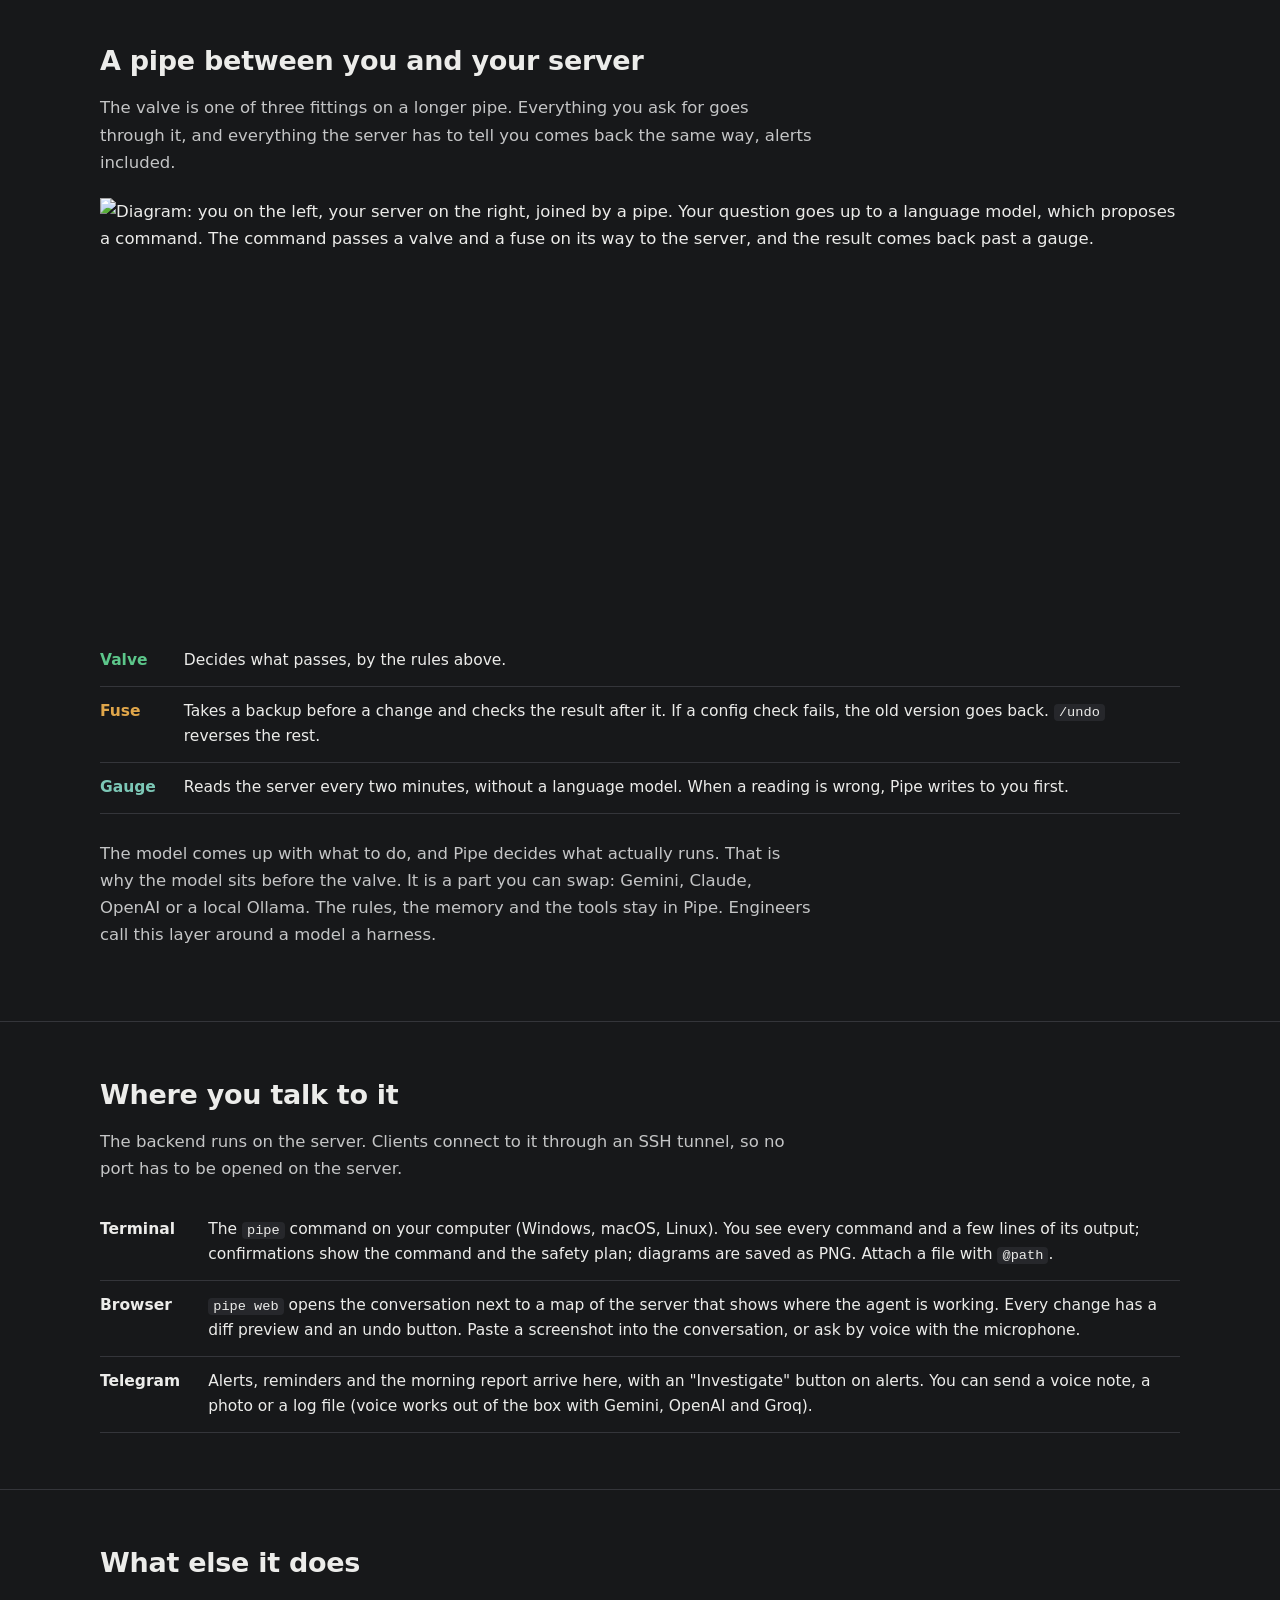
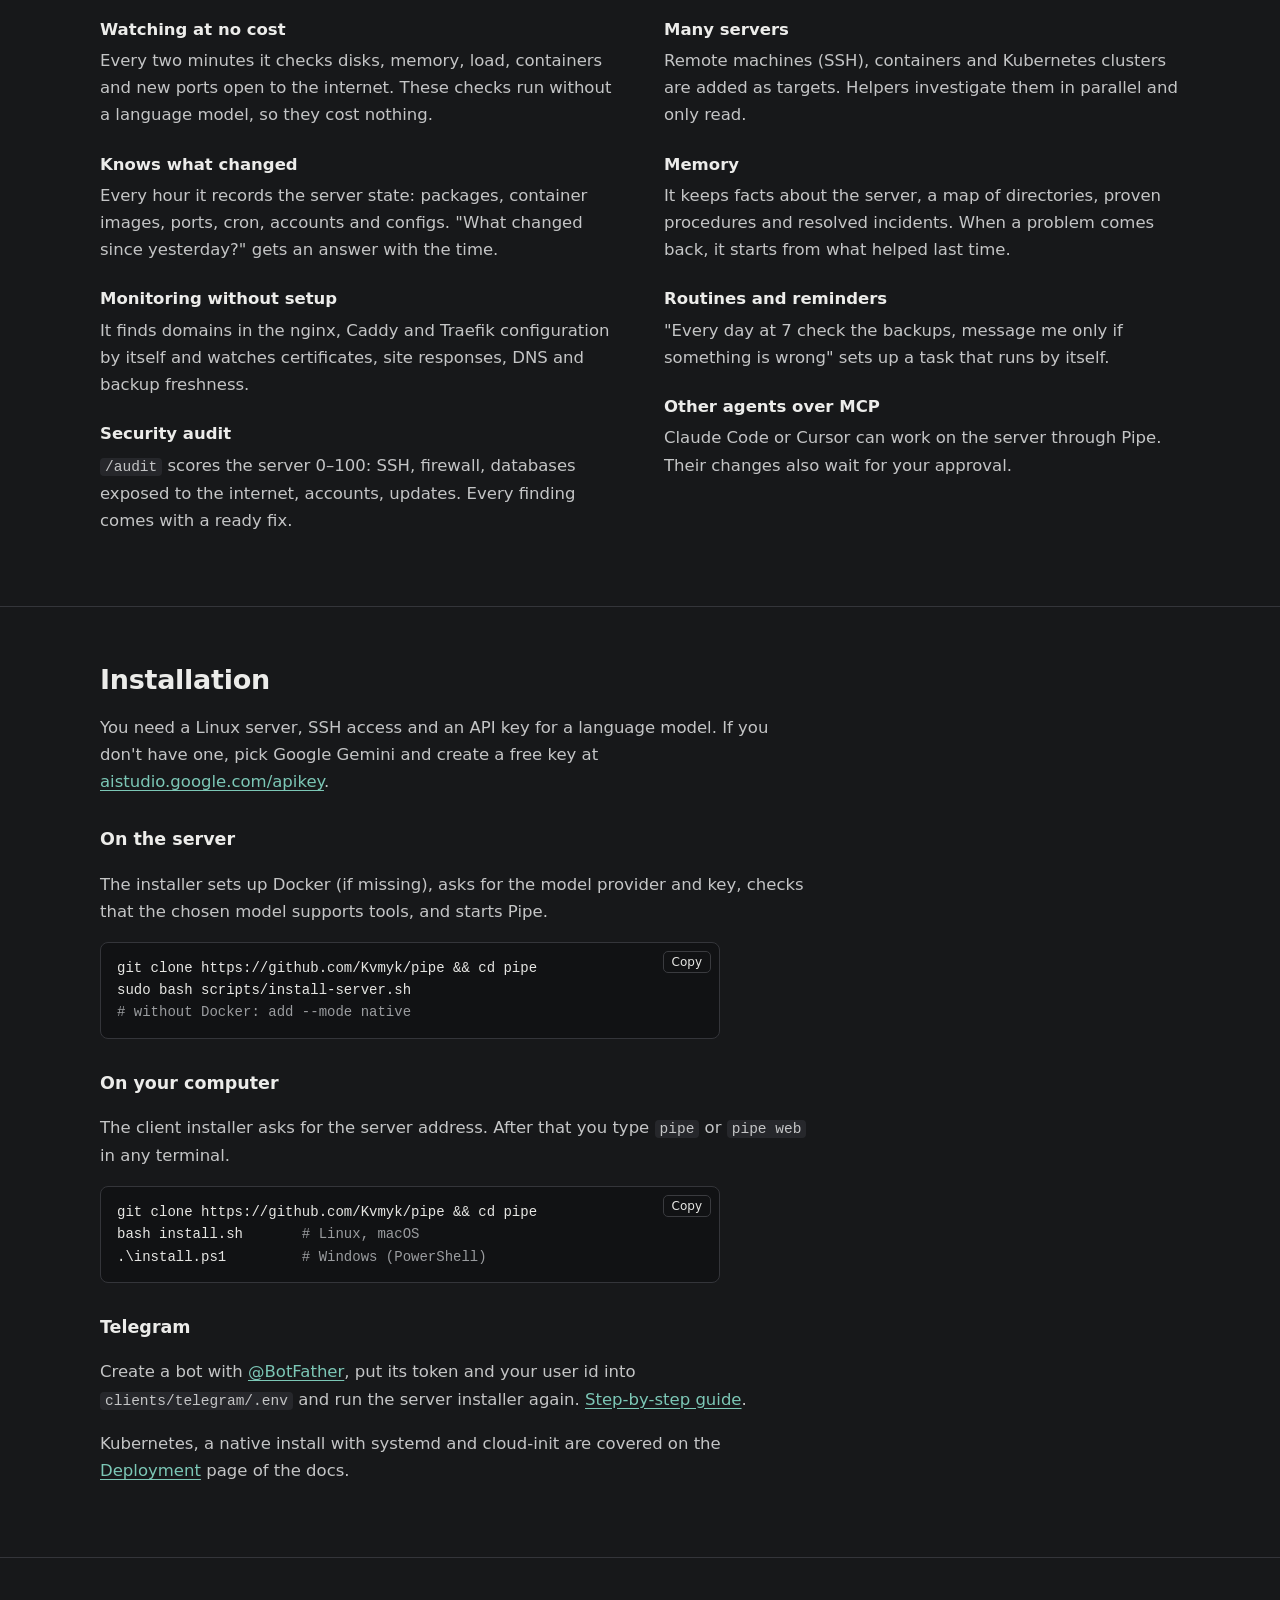
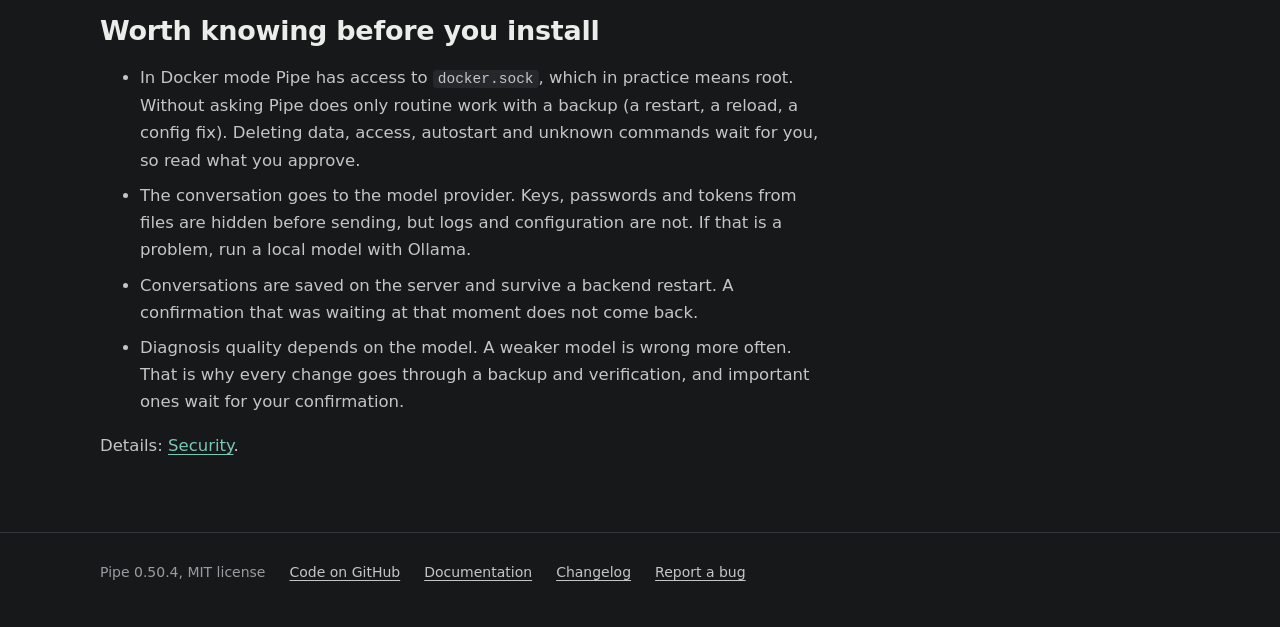
==== commit 63fe115a: "docs: prostsza strona, kolor sniedzi zamiast niebieskiego, nowy podglad linku (v0.50.4) Usuwa ozdobn" ====
--- a/site/index.html
+++ b/site/index.html
@@ -39,15 +39,14 @@
 
 <main>
   <div class="wrap intro">
-    <h1>A sysadmin that never sleeps, does the routine work itself and asks about what matters</h1>
-    <p class="lead">Pipe is an AI agent that lives on your Linux server. When something breaks, it messages you on
-      Telegram, finds the cause and fixes it. Routine fixes, like a restart or a config tweak, it makes by
-      itself, with a backup and a check before and after. Before anything it cannot undo, like deleting data or
-      touching SSH, it asks you.</p>
+    <h1>Pipe looks after your Linux server and messages you when something breaks</h1>
+    <p class="lead">It is an AI agent that runs on the server itself. When something goes wrong, it tells you on
+      Telegram, finds the cause and fixes it. A restart or a config change it does on its own, with a backup and a
+      check before and after. Before it deletes data or touches SSH, it asks you.</p>
     <pre class="cmd"><code>git clone https://github.com/Kvmyk/pipe &amp;&amp; cd pipe
 sudo bash scripts/install-server.sh</code></pre>
-    <p class="meta">Open source, MIT license · works with Gemini (free tier), OpenAI, Claude, Ollama and others ·
-      <a href="https://github.com/Kvmyk/pipe/blob/main/docs/changelog.md">version 0.50.3</a></p>
+    <p class="meta">Open source under the MIT license. Works with Gemini (free tier), OpenAI, Claude, Ollama and
+      others. Latest release: <a href="https://github.com/Kvmyk/pipe/blob/main/docs/changelog.md">version 0.50.4</a>.</p>
 
     <figure class="shot">
       <img src="assets/demo-en.gif" width="1100" height="647" alt="The pipe web window: on the left a conversation with the agent, which investigates 502 errors and fixes the nginx config by itself, with a backup; on the right a map of the server with the element the agent works on highlighted">
@@ -55,26 +54,49 @@
     </figure>
   </div>
 
-  <section id="the-pipe">
-    <div class="wrap">
-      <div class="narrow">
-        <h2>A pipe between you and your server</h2>
-        <p>Everything you ask for goes through Pipe, and everything the server has to tell you comes back the same way.
-          You write from a terminal, a browser or Telegram. Alerts and reports arrive there too, and no port has to be
-          opened on the server.</p>
+  <section>
+    <div class="wrap">
+      <div class="narrow">
+        <h2>What it does on its own, and what it asks about</h2>
+        <p>Whatever the model proposes passes a classifier first. The rules sit in Pipe's code, outside the model,
+          so the model cannot talk its way around them.</p>
       </div>
       <figure class="diagram">
-        <img src="assets/pipe-flow-en.svg" width="960" height="370" loading="lazy" alt="Diagram: you on the left, your server on the right, joined by a pipe. Your question goes up to a language model, which proposes a command. The command passes a valve and a fuse on its way to the server, and the result comes back past a gauge.">
+        <img src="assets/pipe-valve-en.svg" width="960" height="340" loading="lazy" alt="Animation: commands reach the classifier. systemctl reload nginx runs with a backup, rm -r reports/2025 waits for your yes, rm -rf / is refused.">
       </figure>
-      <div class="parts">
-        <div class="valve"><h3>Valve</h3><p>Decides what passes. Reads and routine changes go through, important ones wait for your yes, destructive ones never pass.</p></div>
-        <div class="fuse"><h3>Fuse</h3><p>Takes a backup before a change and checks the result after it. If a config check fails, the old version goes back. <code>/undo</code> reverses the rest.</p></div>
-        <div class="gauge"><h3>Gauge</h3><p>Reads the server every two minutes, without a language model. When a reading is wrong, Pipe writes to you first.</p></div>
-      </div>
-      <div class="narrow">
-        <p>The model comes up with what to do, and Pipe decides what actually runs. That is why the model sits before the
-          valve. It is a part you can swap: Gemini, Claude, OpenAI or a local Ollama. The rules, the memory and the tools
-          stay in Pipe. Engineers call this layer around a model a harness.</p>
+      <div class="rules">
+        <div class="ok">
+          <h3>On its own</h3>
+          <p class="why">reads, and routine changes with a backup and a check</p>
+          <ul>
+            <li>logs, processes, disks, configuration, the web</li>
+            <li>restarting and reloading services and containers</li>
+            <li>editing configs (backup, <code>nginx -t</code> before, a check after)</li>
+            <li>packages from the system repository</li>
+            <li><code>docker compose up</code>, <code>git pull</code> from origin</li>
+          </ul>
+        </div>
+        <div class="ask2">
+          <h3>After your yes</h3>
+          <p class="why">what it cannot back up or undo, and every unknown command</p>
+          <ul>
+            <li>deleting data, volumes, packages</li>
+            <li>SSH, users, firewall, cron, systemd units</li>
+            <li>app code, Dockerfiles, <code>docker run</code></li>
+            <li>files with secrets (<code>.env</code>, keys)</li>
+            <li>sending data outside the server</li>
+          </ul>
+        </div>
+        <div class="no">
+          <h3>Never</h3>
+          <p class="why">refused no matter who asks</p>
+          <ul>
+            <li><code>rm -rf /</code> and its variants</li>
+            <li><code>mkfs</code>, <code>dd</code>, <code>wipefs</code> on disks</li>
+            <li>writing to <code>/etc/shadow</code> and <code>/boot</code></li>
+            <li>downloading and running scripts (<code>curl … | sh</code>)</li>
+          </ul>
+        </div>
       </div>
     </div>
   </section>
@@ -84,8 +106,7 @@
       <div class="narrow">
         <h2>What working with Pipe looks like</h2>
         <p>You write in plain language. The agent picks the commands, reads logs and configuration, and searches the
-          web when it doesn't know something. Routine changes it makes right away and shows what it did; before anything
-          important it shows the exact command with the safety plan and waits for you.</p>
+          web when it doesn't know something. Below: 502 errors on a shop, then a request it will not carry out alone.</p>
       </div>
 
       <div class="chat" aria-label="Example conversation">
@@ -127,49 +148,25 @@
     </div>
   </section>
 
-  <section>
-    <div class="wrap">
-      <div class="narrow">
-        <h2>What it does on its own, and what it asks about</h2>
-        <p>This is decided by a classifier written in Pipe's code, not by an instruction to the model. The model cannot
-          talk its way around it.</p>
+  <section id="the-pipe">
+    <div class="wrap">
+      <div class="narrow">
+        <h2>A pipe between you and your server</h2>
+        <p>The valve is one of three fittings on a longer pipe. Everything you ask for goes through it, and everything
+          the server has to tell you comes back the same way, alerts included.</p>
       </div>
       <figure class="diagram">
-        <img src="assets/pipe-valve-en.svg" width="960" height="340" loading="lazy" alt="Animation: commands reach the classifier. systemctl reload nginx runs with a backup, rm -r reports/2025 waits for your yes, rm -rf / is refused.">
+        <img src="assets/pipe-flow-en.svg" width="960" height="370" loading="lazy" alt="Diagram: you on the left, your server on the right, joined by a pipe. Your question goes up to a language model, which proposes a command. The command passes a valve and a fuse on its way to the server, and the result comes back past a gauge.">
       </figure>
-      <div class="rules">
-        <div class="ok">
-          <h3>On its own</h3>
-          <p class="why">reads, and routine changes with a backup and a check</p>
-          <ul>
-            <li>logs, processes, disks, configuration, the web</li>
-            <li>restarting and reloading services and containers</li>
-            <li>editing configs (backup, <code>nginx -t</code> before, a check after)</li>
-            <li>packages from the system repository</li>
-            <li><code>docker compose up</code>, <code>git pull</code> from origin</li>
-          </ul>
-        </div>
-        <div class="ask2">
-          <h3>After your yes</h3>
-          <p class="why">what it cannot back up or undo, and every unknown command</p>
-          <ul>
-            <li>deleting data, volumes, packages</li>
-            <li>SSH, users, firewall, cron, systemd units</li>
-            <li>app code, Dockerfiles, <code>docker run</code></li>
-            <li>files with secrets (<code>.env</code>, keys)</li>
-            <li>sending data outside the server</li>
-          </ul>
-        </div>
-        <div class="no">
-          <h3>Never</h3>
-          <p class="why">refused no matter who asks</p>
-          <ul>
-            <li><code>rm -rf /</code> and its variants</li>
-            <li><code>mkfs</code>, <code>dd</code>, <code>wipefs</code> on disks</li>
-            <li>writing to <code>/etc/shadow</code> and <code>/boot</code></li>
-            <li>downloading and running scripts (<code>curl … | sh</code>)</li>
-          </ul>
-        </div>
+      <table class="table parts">
+        <tr class="valve"><th>Valve</th><td>Decides what passes, by the rules above.</td></tr>
+        <tr class="fuse"><th>Fuse</th><td>Takes a backup before a change and checks the result after it. If a config check fails, the old version goes back. <code>/undo</code> reverses the rest.</td></tr>
+        <tr class="gauge"><th>Gauge</th><td>Reads the server every two minutes, without a language model. When a reading is wrong, Pipe writes to you first.</td></tr>
+      </table>
+      <div class="narrow">
+        <p>The model comes up with what to do, and Pipe decides what actually runs. That is why the model sits before the
+          valve. It is a part you can swap: Gemini, Claude, OpenAI or a local Ollama. The rules, the memory and the tools
+          stay in Pipe. Engineers call this layer around a model a harness.</p>
       </div>
     </div>
   </section>
@@ -284,7 +281,7 @@
 
 <footer>
   <div class="wrap">
-    <span>Pipe 0.50.3 · MIT license</span>
+    <span>Pipe 0.50.4, MIT license</span>
     <a href="https://github.com/Kvmyk/pipe">Code on GitHub</a>
     <a href="docs/">Documentation</a>
     <a href="https://github.com/Kvmyk/pipe/blob/main/docs/changelog.md">Changelog</a>
--- a/site/style.css
+++ b/site/style.css
@@ -1,4 +1,4 @@
-/* Strona projektu Pipe (GitHub Pages). Kroje i kolory jak ciemny motyw `pipe web` (clients/webui/static/app.css); strona jest tylko ciemna, siatka jak na rysunku technicznym. */
+/* Strona projektu Pipe (GitHub Pages). Kroje jak w `pipe web`; strona jest tylko ciemna: grafit rury, akcent to sniedz (patyna na miedzi). Kolory wspolne z scripts/build_diagrams.py i scripts/demo/social_preview.py. */
 
 @font-face { font-family: "Plex Sans"; font-weight: 400; font-display: swap; src: url("assets/fonts/ibm-plex-sans-latin-ext-400-normal.woff2") format("woff2"); unicode-range: U+0100-024F, U+1E00-1EFF, U+2020, U+20A0-20AB, U+20AD-20CF; }
 @font-face { font-family: "Plex Sans"; font-weight: 400; font-display: swap; src: url("assets/fonts/ibm-plex-sans-latin-400-normal.woff2") format("woff2"); }
@@ -11,20 +11,21 @@
 @font-face { font-family: "Plex Mono"; font-weight: 500; font-display: swap; src: url("assets/fonts/ibm-plex-mono-latin-500-normal.woff2") format("woff2"); }
 
 :root {
-  --bg: #0f1011;
-  --panel: #151618;
-  --sunken: #1c1d20;
-  --line: #2a2b2f;
+  --bg: #17181a;
+  --panel: #1e1f22;
+  --sunken: #26272b;
+  --line: #34353a;
   --ink: #ececea;
-  --ink-2: #b4b5b8;
-  --ink-3: #8a8c90;
-  --accent: #8fb0ff;
+  --ink-2: #c4c5c6;
+  --ink-3: #9a9c9f;
+  --accent: #7cc7b6;
+  --on-accent: #10201c;
   --ok: #5cc68a;
   --warn: #e0a64a;
   --bad: #f08a86;
-  --code-bg: #08090a;
+  --code-bg: #111214;
   --code-ink: #e6e6e3;
-  --code-dim: #8a8c90;
+  --code-dim: #9a9c9f;
   --mono: "Plex Mono", ui-monospace, "SF Mono", Menlo, Consolas, monospace;
   --sans: "Plex Sans", system-ui, -apple-system, "Segoe UI", Roboto, sans-serif;
   color-scheme: dark;
@@ -32,8 +33,7 @@
 
 * { box-sizing: border-box; }
 html { -webkit-text-size-adjust: 100%; scroll-padding-top: 72px; }
-body { margin: 0; color: var(--ink); font: 400 16.5px/1.65 var(--sans); background-color: var(--bg);
-  background-image: linear-gradient(#ffffff06 1px, transparent 1px), linear-gradient(90deg, #ffffff06 1px, transparent 1px); background-size: 40px 40px; }
+body { margin: 0; color: var(--ink); font: 400 16.5px/1.65 var(--sans); background: var(--bg); }
 a { color: var(--accent); text-underline-offset: 3px; }
 a:hover { text-decoration-thickness: 2px; }
 code, pre { font-family: var(--mono); }
@@ -45,10 +45,6 @@
 
 /* --- nawigacja --- */
 .top { position: sticky; top: 0; z-index: 10; background: var(--bg); border-bottom: 1px solid var(--line); }
-/* kropla biegnaca po dolnej krawedzi naglowka: rura pracuje */
-.top { overflow-x: clip; }
-.top::after { content: ""; position: absolute; left: 0; bottom: -1px; width: 140px; height: 1px; background: linear-gradient(90deg, transparent, var(--accent), transparent); animation: flow 7s linear infinite; }
-@keyframes flow { from { transform: translateX(-140px); } to { transform: translateX(100vw); } }
 .top .wrap { display: flex; align-items: center; gap: 24px; height: 56px; }
 .brand { display: flex; align-items: center; gap: 9px; color: var(--ink); text-decoration: none; font-weight: 600; font-size: 17px; }
 .brand img { display: block; flex: none; }
@@ -57,7 +53,7 @@
 .top nav a:hover { color: var(--ink); }
 .lang-pick { display: inline-flex; gap: 2px; padding: 2px; border: 1px solid var(--line); border-radius: 7px; }
 .top nav .lang-pick > * { display: inline-flex; align-items: center; gap: 5px; padding: 2px 7px; border-radius: 5px;
-  font-family: var(--mono); font-size: 12.5px; color: var(--ink-3); text-decoration: none; }
+  font-size: 12.5px; font-weight: 500; color: var(--ink-3); text-decoration: none; }
 .top nav .lang-pick a:hover { color: var(--ink); }
 .top nav .lang-pick [aria-current] { background: var(--line); color: var(--ink); }
 .flag { width: 16px; height: 11px; border-radius: 2px; flex: none; box-shadow: 0 0 0 1px var(--line); }
@@ -89,13 +85,10 @@
 section > .wrap > p, .narrow > p { max-width: 68ch; color: var(--ink-2); }
 
 /* grafiki koncepcyjne (scripts/build_diagrams.py): na telefonie przewijane w ramce, tekst zostaje czytelny */
-.diagram { margin: 26px 0 0; overflow-x: auto; -webkit-overflow-scrolling: touch; }
+.diagram { margin: 22px 0 0; overflow-x: auto; -webkit-overflow-scrolling: touch; }
 .diagram img { width: 100%; min-width: 720px; max-width: none; }
-.parts { display: grid; grid-template-columns: repeat(3, minmax(0, 1fr)); gap: 28px; margin: 26px 0; }
-.parts h3 { margin: 0 0 4px; }
-.parts p { margin: 0; color: var(--ink-2); font-size: 15.5px; }
-.parts .valve h3 { color: var(--ok); } .parts .fuse h3 { color: var(--warn); } .parts .gauge h3 { color: var(--accent); }
-@media (max-width: 820px) { .parts { grid-template-columns: 1fr; gap: 18px; } }
+.parts { margin: 22px 0 26px; }
+.parts .valve th { color: var(--ok); } .parts .fuse th { color: var(--warn); } .parts .gauge th { color: var(--accent); }
 
 /* zapis rozmowy */
 .chat { background: var(--panel); border: 1px solid var(--line); border-radius: 10px; padding: 8px 0; margin-top: 26px; font-size: 15px; }
@@ -115,15 +108,13 @@
 @media (max-width: 560px) { .turn { grid-template-columns: 1fr; gap: 2px; padding: 12px 14px; } }
 
 /* co sam, o co pyta, czego nigdy */
-.rules { display: grid; grid-template-columns: repeat(3, minmax(0, 1fr)); gap: 0; margin-top: 26px; border: 1px solid var(--line); border-radius: 10px; background: var(--panel); }
-.rules > div { padding: 20px 22px; }
-.rules > div + div { border-left: 1px solid var(--line); }
+.rules { display: grid; grid-template-columns: repeat(3, minmax(0, 1fr)); gap: 36px; margin-top: 30px; }
 .rules h3 { margin: 0 0 4px; }
 .rules .why { font-size: 14px; color: var(--ink-3); margin: 0 0 12px; }
 .rules ul { margin: 0; padding-left: 18px; font-size: 15px; }
 .rules li { margin: 3px 0; }
 .rules .ok h3 { color: var(--ok); } .rules .ask2 h3 { color: var(--warn); } .rules .no h3 { color: var(--bad); }
-@media (max-width: 820px) { .rules { grid-template-columns: 1fr; } .rules > div + div { border-left: 0; border-top: 1px solid var(--line); } }
+@media (max-width: 820px) { .rules { grid-template-columns: 1fr; gap: 24px; } }
 
 /* gdzie rozmawiasz, funkcje */
 .table { width: 100%; border-collapse: collapse; margin-top: 22px; font-size: 15.5px; }
@@ -152,18 +143,16 @@
 .top nav a[aria-current="page"] { color: var(--ink); }
 .doc-layout { display: grid; grid-template-columns: 220px minmax(0, 1fr); gap: 48px; padding: 40px 0 64px; align-items: start; }
 .side { position: sticky; top: 80px; max-height: calc(100vh - 100px); overflow-y: auto; font-size: 14.5px; padding-bottom: 12px; }
-.side-h { font: 500 12px/1.4 var(--mono); text-transform: uppercase; letter-spacing: .06em; color: var(--ink-3); margin: 22px 0 8px; }
+.side-h { font-size: 14.5px; font-weight: 600; line-height: 1.4; color: var(--ink); margin: 20px 0 6px; }
 .side-h:first-child { margin-top: 0; }
 .side-h a { color: inherit; text-decoration: none; }
 .side ul { list-style: none; margin: 0; padding: 0; }
 .side li a { display: block; padding: 4px 12px; color: var(--ink-2); text-decoration: none; line-height: 1.4; }
 .side li a:hover { color: var(--ink); }
-/* menu jako odcinki rury, kropla pokazuje biezaca strone */
+/* menu jako odcinki rury, biezaca strona to odcinek w kolorze akcentu */
 .side .doc-nav { border-left: 3px solid var(--line); margin-left: 4px; }
-.doc-nav li a { position: relative; }
-.side .doc-nav li a[aria-current="page"] { color: var(--accent); font-weight: 500; }
-.doc-nav li a[aria-current="page"]::before { content: ""; position: absolute; left: -6px; top: 10px; width: 9px; height: 9px; border-radius: 50%; background: var(--accent); box-shadow: 0 0 0 3px #8fb0ff30; animation: pulse 2.4s ease-in-out infinite; }
-@keyframes pulse { 50% { box-shadow: 0 0 0 6px #8fb0ff10; } }
+.doc-nav li a { margin-left: -3px; border-left: 3px solid transparent; }
+.side .doc-nav li a[aria-current="page"] { color: var(--ink); font-weight: 500; border-left-color: var(--accent); }
 .toc { margin-top: 28px; padding-top: 18px; border-top: 1px solid var(--line); }
 .toc li a { font-size: 13.5px; padding: 3px 10px; }
 @media (max-width: 900px) {
@@ -171,7 +160,8 @@
   .side { position: static; max-height: none; overflow: visible; border-bottom: 1px solid var(--line); padding-bottom: 18px; }
   .side .doc-nav { display: flex; flex-wrap: wrap; gap: 4px 6px; border-left: 0; margin-left: 0; }
   .doc-nav li a { border: 1px solid var(--line); border-radius: 5px; padding: 4px 10px; }
-  .doc-nav li a[aria-current="page"]::before { display: none; }
+  .doc-nav li a { margin-left: 0; }
+  .side .doc-nav li a[aria-current="page"] { border-color: var(--accent); }
   .toc { display: none; }
 }
 
@@ -189,8 +179,8 @@
 .doc ul, .doc ol { padding-left: 22px; }
 .doc li { margin: 4px 0; }
 .doc hr { display: none; }
-.doc blockquote { margin: 16px 0; padding: 6px 16px; border-left: 3px solid var(--accent); border-radius: 0 6px 6px 0; background: #8fb0ff14; color: #d5dcf0; }
-.doc blockquote.warn { border-left-color: var(--warn); background: #e0a64a14; color: #ecd9b8; }
+.doc blockquote { margin: 16px 0; padding: 6px 16px; border-left: 3px solid var(--line); color: var(--ink-2); }
+.doc blockquote.warn { border-left-color: var(--warn); }
 .doc blockquote p { margin: 4px 0; }
 .doc pre { background: var(--code-bg); color: var(--code-ink); border: 1px solid var(--line); border-radius: 8px; padding: 14px 16px; font: 13.5px/1.6 var(--mono); overflow-x: auto; margin: 14px 0; }
 .doc pre.cmd { max-width: none; padding-right: 84px; }
@@ -203,13 +193,10 @@
 .doc tr:last-child td { border-bottom: 0; }
 .doc .edit { margin-top: 56px; padding-top: 18px; border-top: 1px solid var(--line); font-size: 14px; }
 .doc .edit a { color: var(--ink-3); }
-.doc .button { display: inline-block; padding: 8px 14px; border-radius: 6px; background: var(--accent); color: var(--bg); text-decoration: none; font-weight: 500; }
+.doc .button { display: inline-block; padding: 8px 14px; border-radius: 6px; background: var(--accent); color: var(--on-accent); text-decoration: none; font-weight: 500; }
 .doc .button:hover { filter: brightness(1.08); }
-.doc .doc-cards { list-style: none; padding: 0; margin: 32px 0; display: grid; grid-template-columns: repeat(2, minmax(0, 1fr)); gap: 12px; }
-.doc .doc-cards li { margin: 0; padding: 16px 18px; background: var(--panel); border: 1px solid var(--line); border-radius: 8px; }
-.doc-cards a { font-weight: 600; text-decoration: none; }
-.doc-cards p { margin: 4px 0 0; font-size: 14.5px; color: var(--ink-2); }
+.doc-list { display: grid; grid-template-columns: 200px minmax(0, 1fr); gap: 12px 24px; margin: 32px 0; }
+.doc-list dt { font-weight: 600; }
+.doc-list dd { margin: 0; color: var(--ink-2); }
 .doc .note { font-size: 14.5px; color: var(--ink-3); }
-@media (max-width: 620px) { .doc .doc-cards { grid-template-columns: 1fr; } }
-
-@media (prefers-reduced-motion: reduce) { .top::after { display: none; } .doc-nav li a[aria-current="page"]::before { animation: none; } }
+@media (max-width: 620px) { .doc-list { grid-template-columns: 1fr; gap: 2px; } .doc-list dd { margin-bottom: 12px; } }
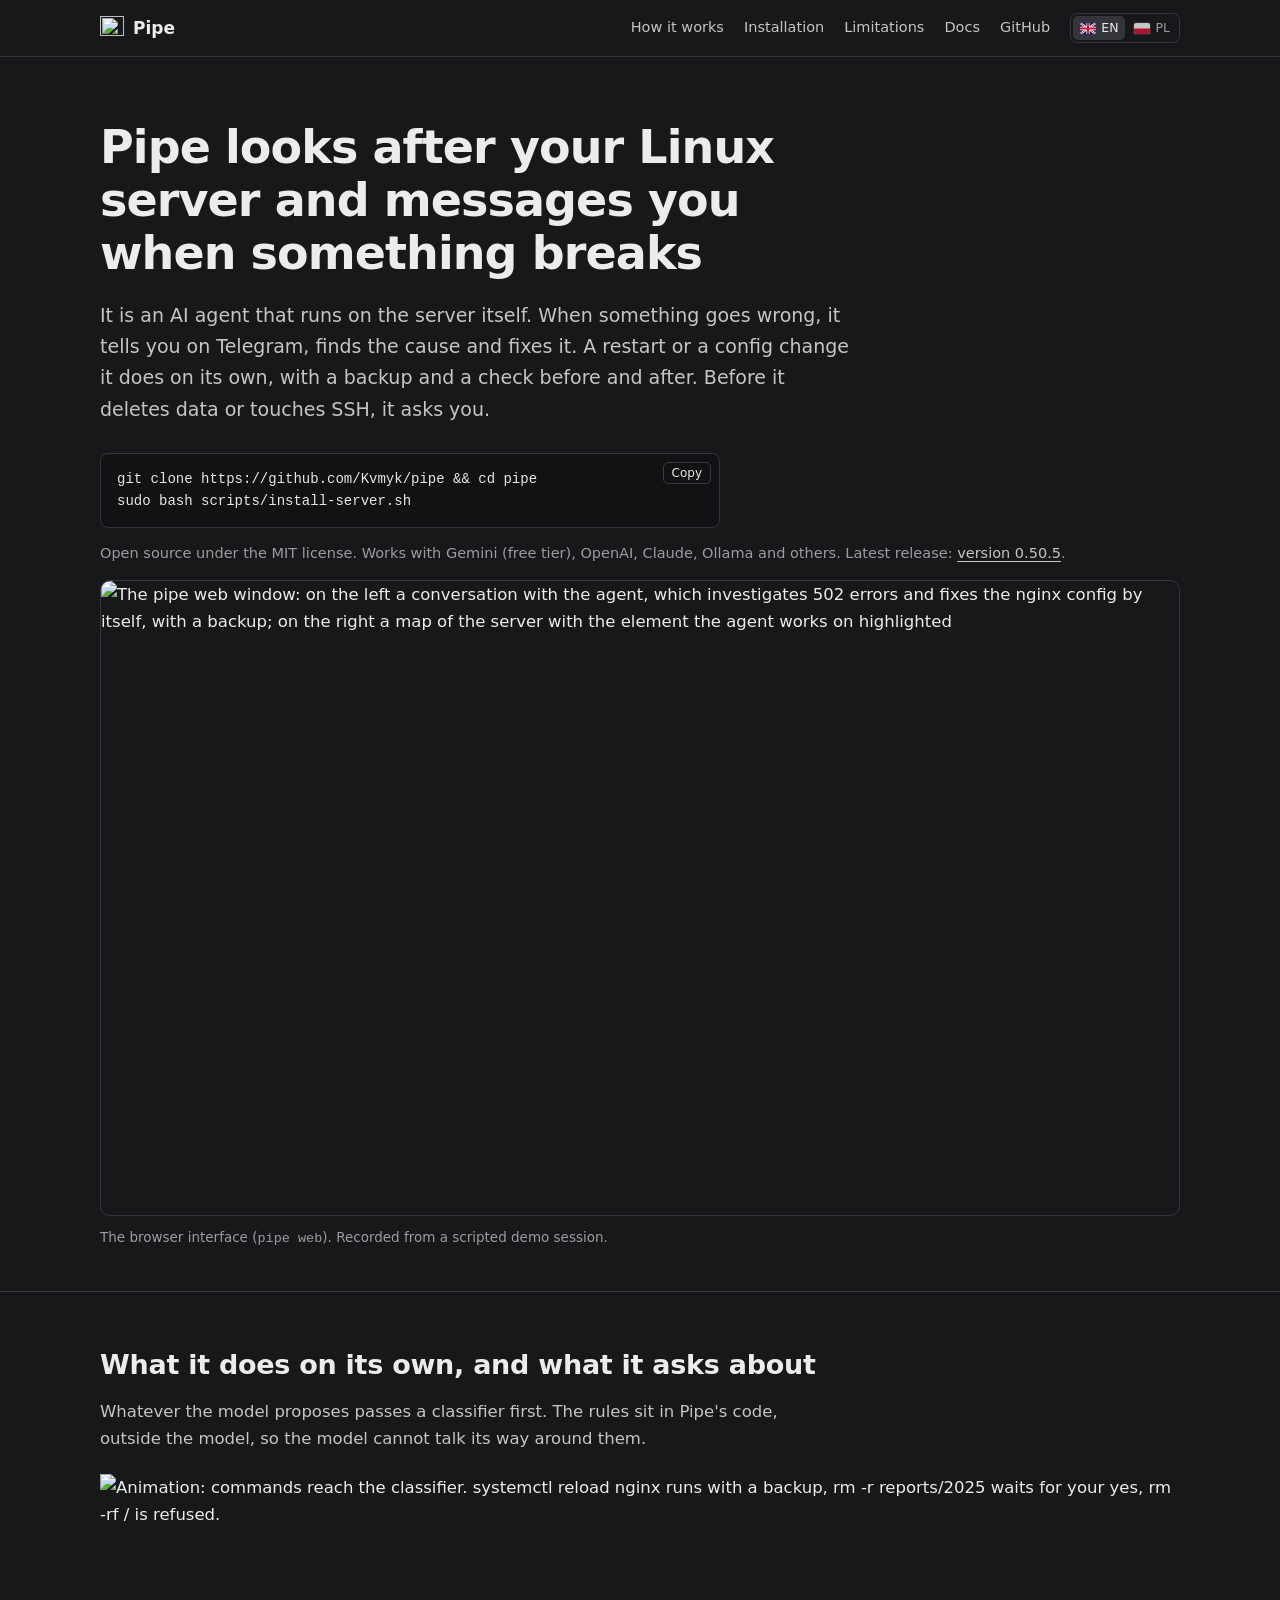
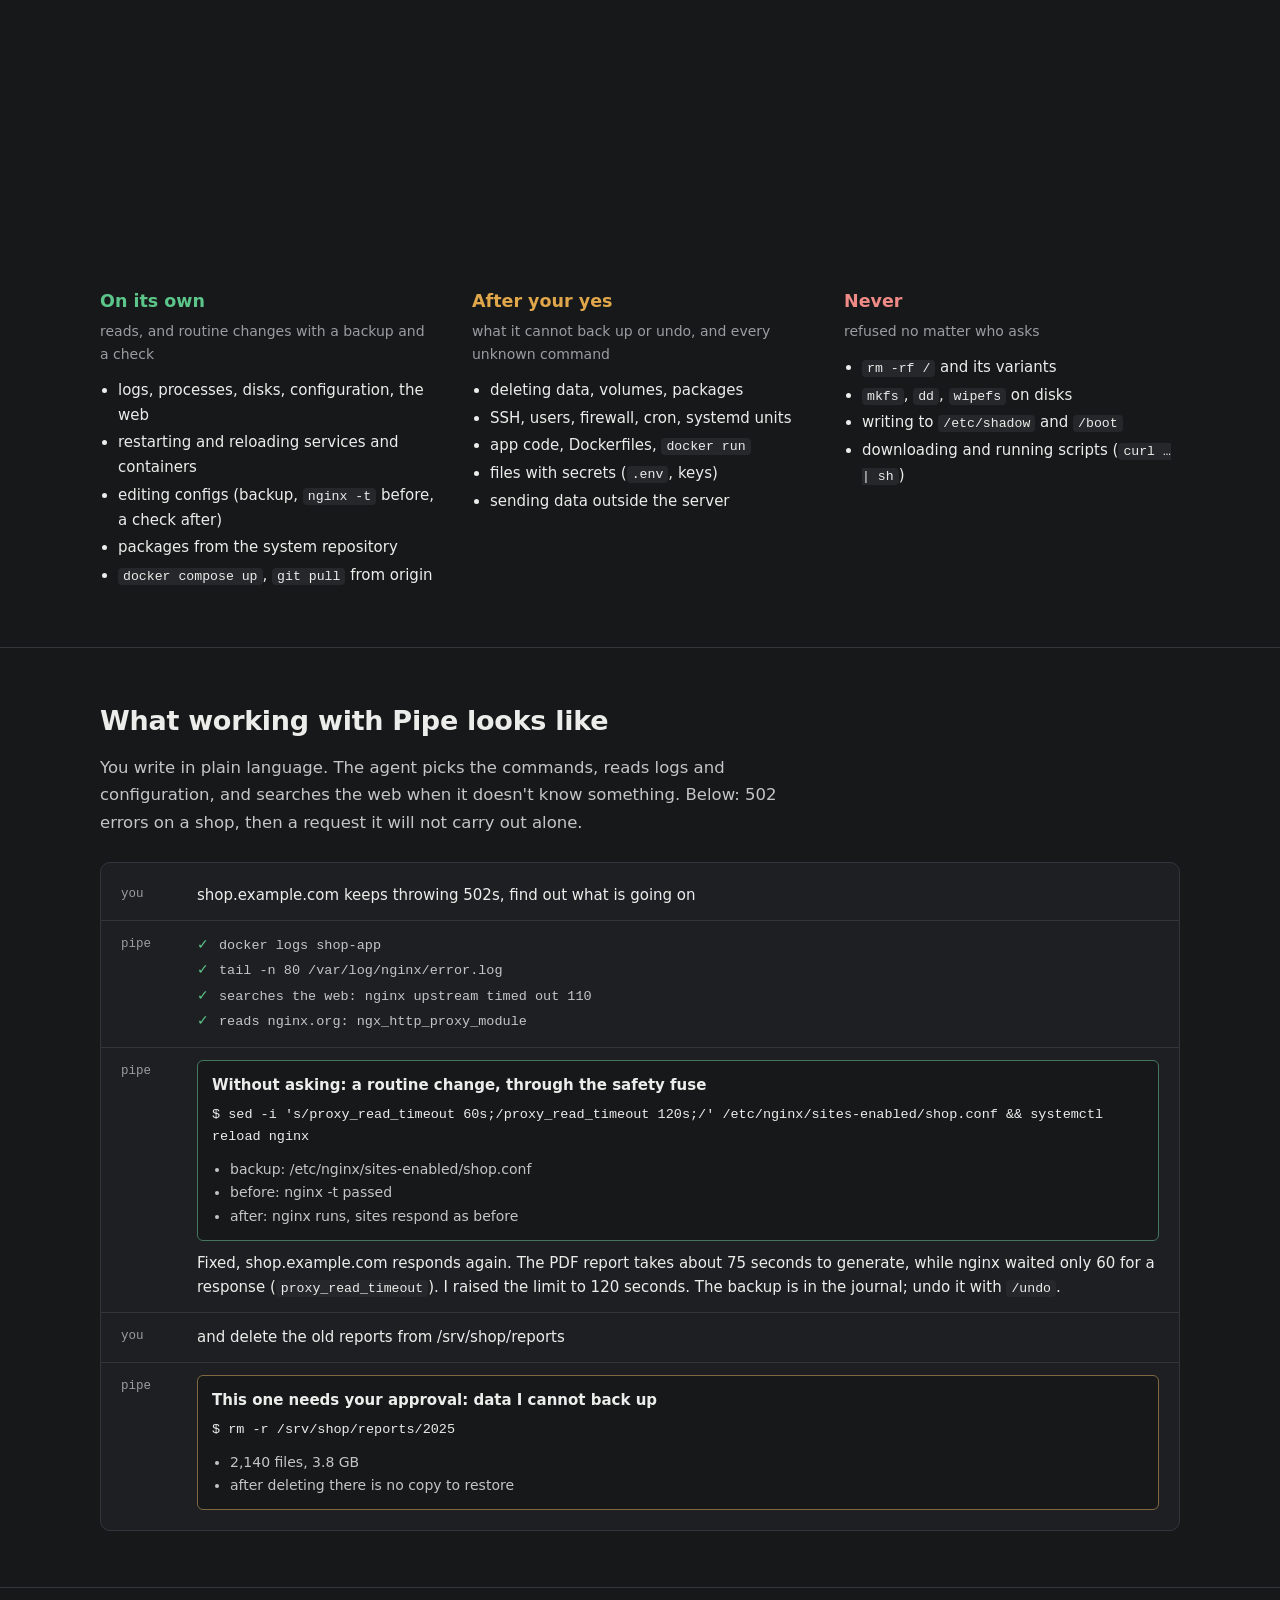
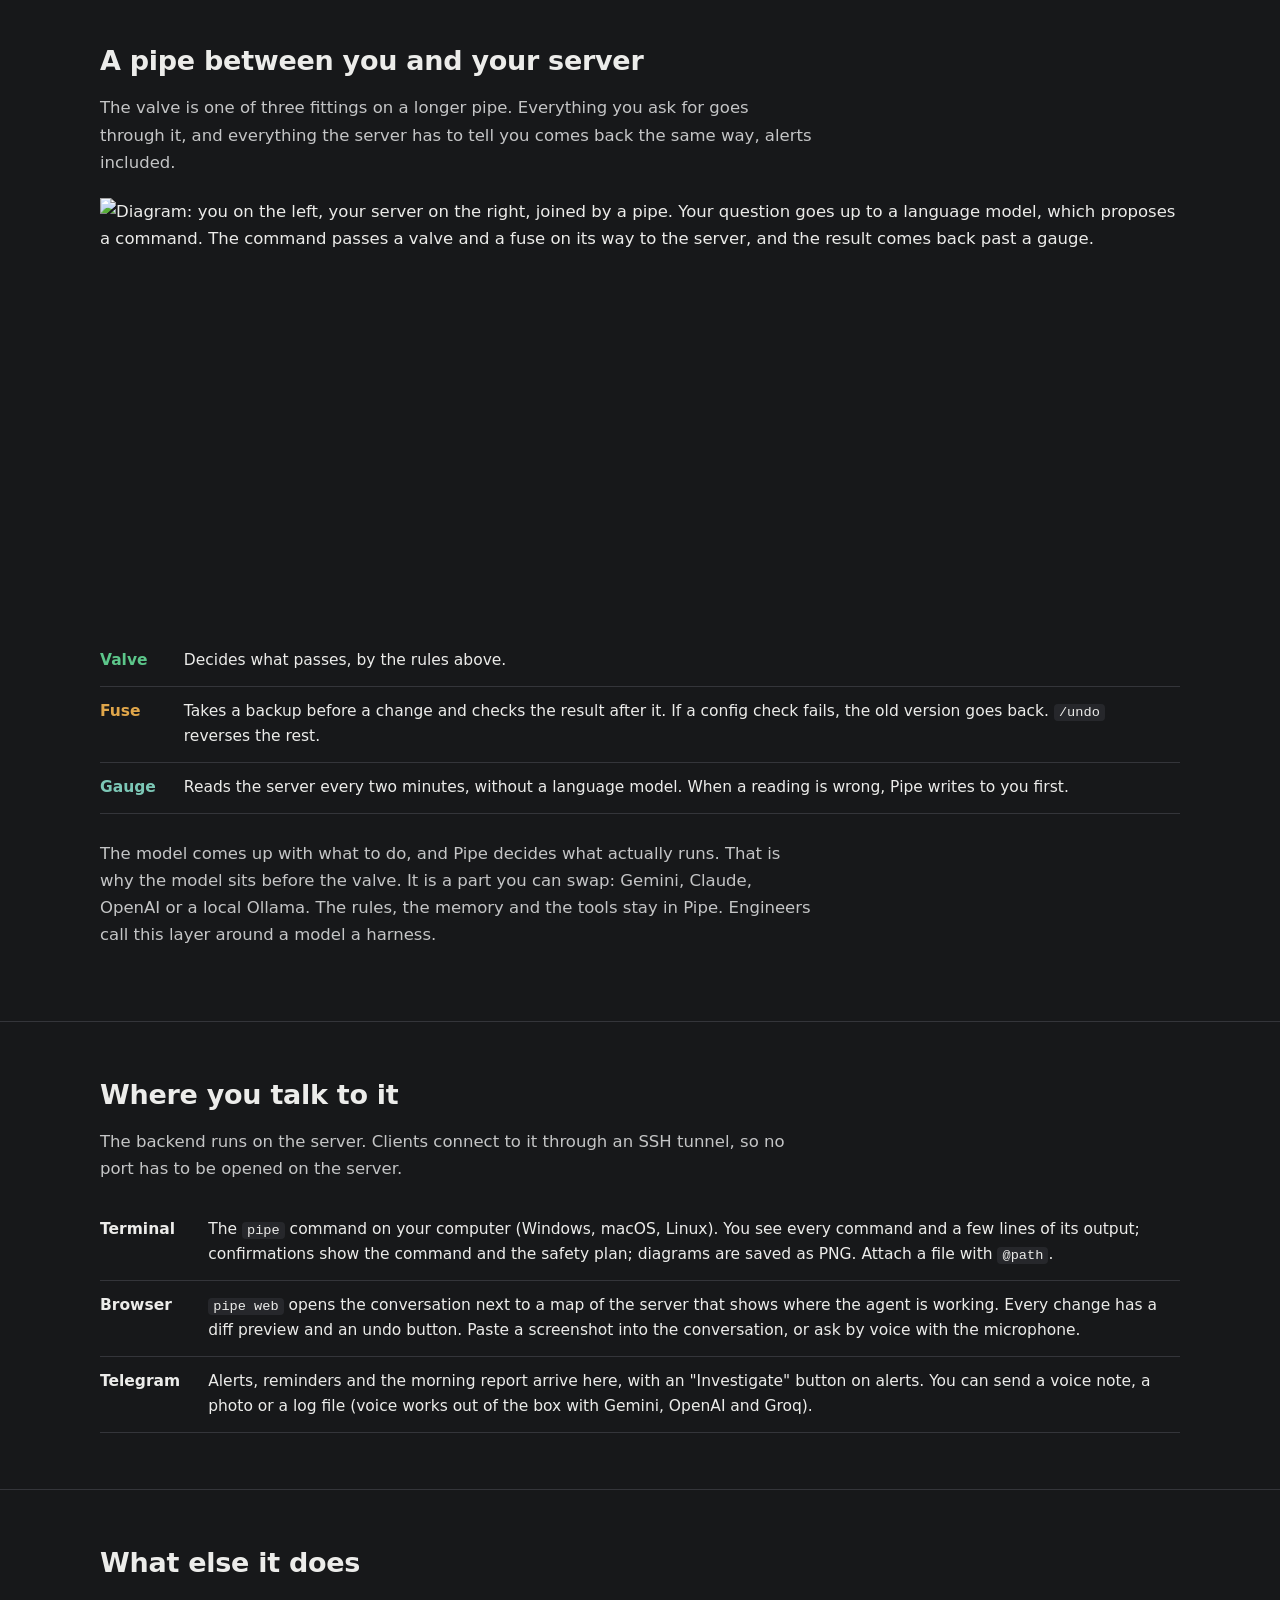
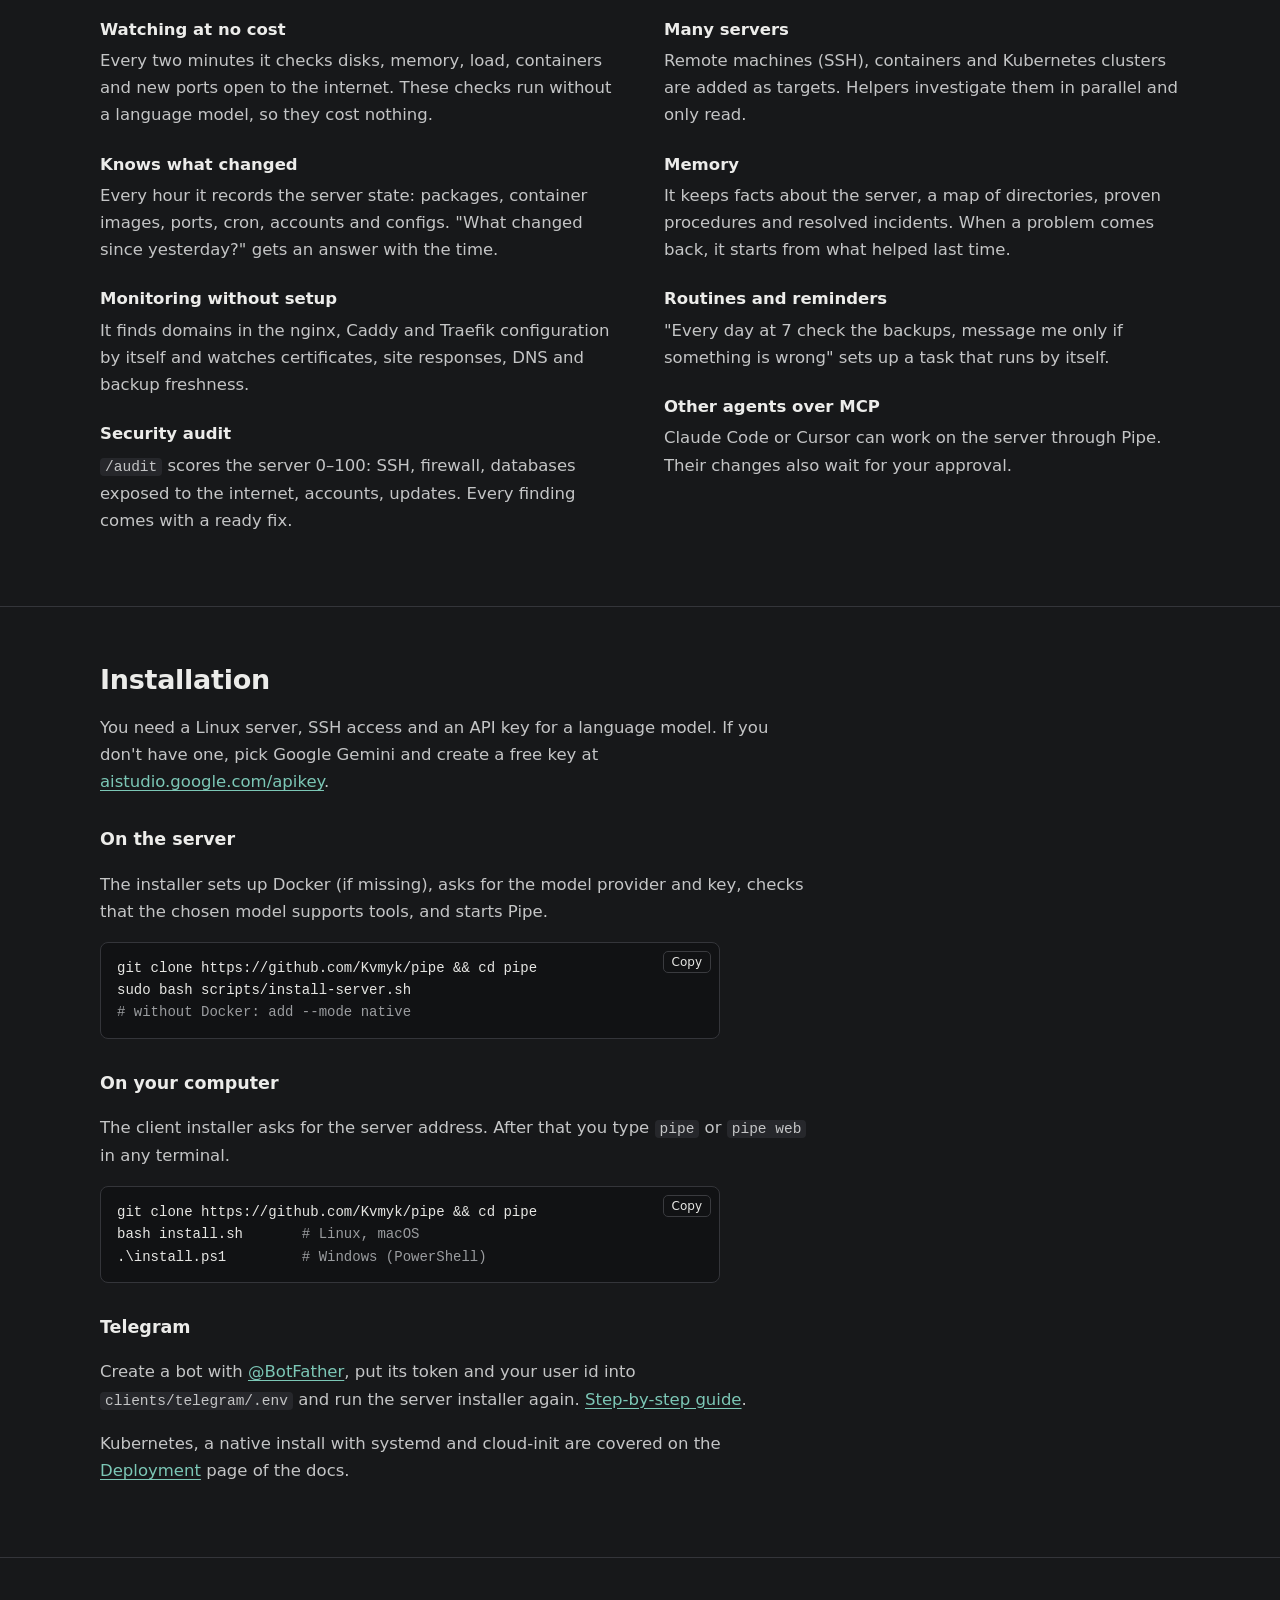
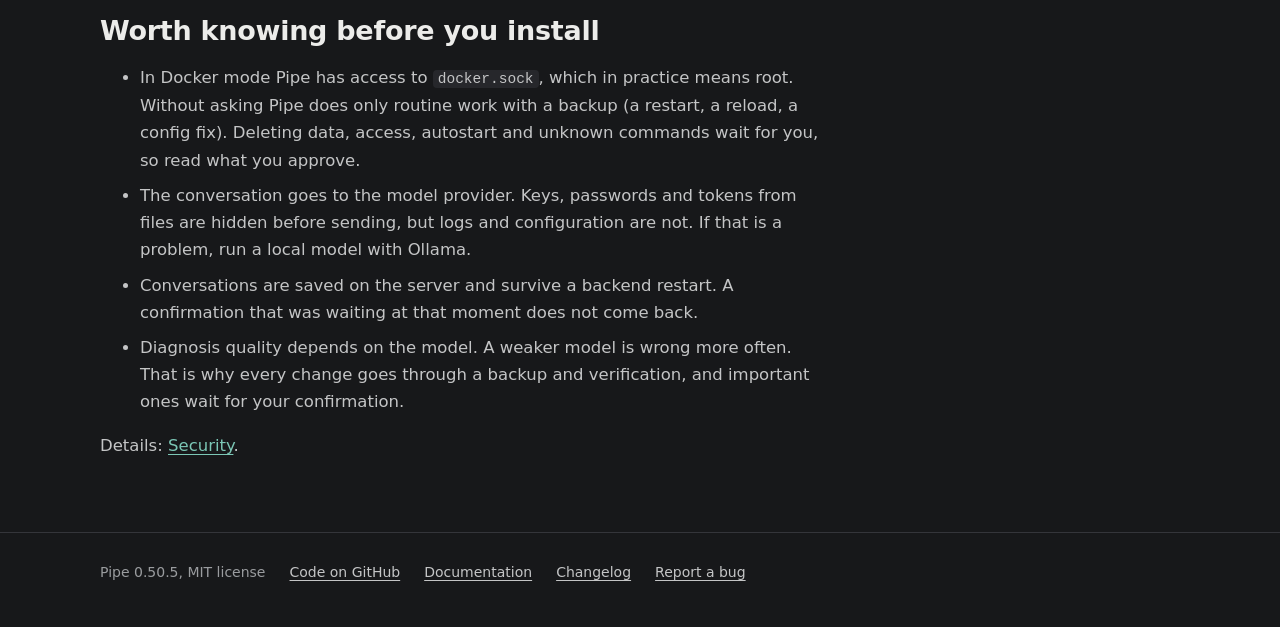
==== commit cae25b1c: "docs: nagrania demo bez dostawcy modelu (v0.50.5) Atrapa backendu z nagran nie zglasza dostawcy, wie" ====
--- a/site/index.html
+++ b/site/index.html
@@ -46,7 +46,7 @@
     <pre class="cmd"><code>git clone https://github.com/Kvmyk/pipe &amp;&amp; cd pipe
 sudo bash scripts/install-server.sh</code></pre>
     <p class="meta">Open source under the MIT license. Works with Gemini (free tier), OpenAI, Claude, Ollama and
-      others. Latest release: <a href="https://github.com/Kvmyk/pipe/blob/main/docs/changelog.md">version 0.50.4</a>.</p>
+      others. Latest release: <a href="https://github.com/Kvmyk/pipe/blob/main/docs/changelog.md">version 0.50.5</a>.</p>
 
     <figure class="shot">
       <img src="assets/demo-en.gif" width="1100" height="647" alt="The pipe web window: on the left a conversation with the agent, which investigates 502 errors and fixes the nginx config by itself, with a backup; on the right a map of the server with the element the agent works on highlighted">
@@ -281,7 +281,7 @@
 
 <footer>
   <div class="wrap">
-    <span>Pipe 0.50.4, MIT license</span>
+    <span>Pipe 0.50.5, MIT license</span>
     <a href="https://github.com/Kvmyk/pipe">Code on GitHub</a>
     <a href="docs/">Documentation</a>
     <a href="https://github.com/Kvmyk/pipe/blob/main/docs/changelog.md">Changelog</a>
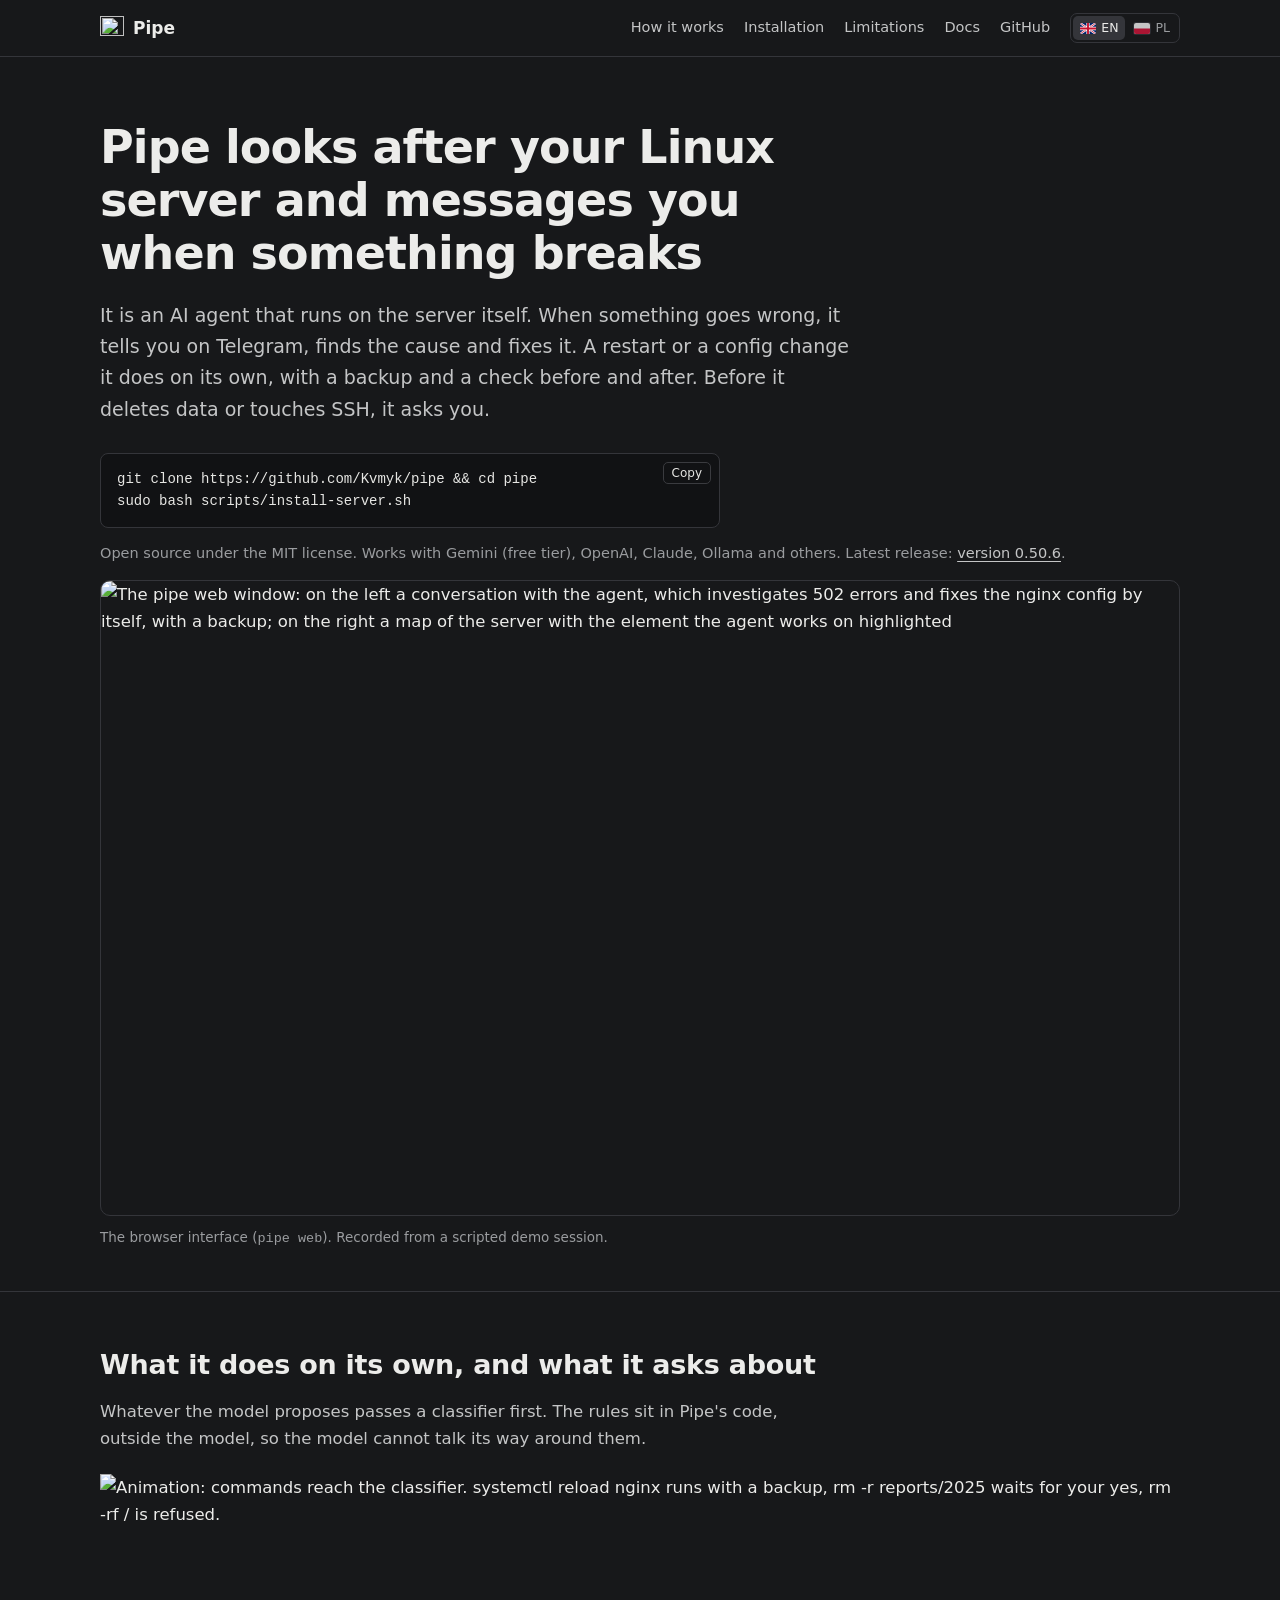
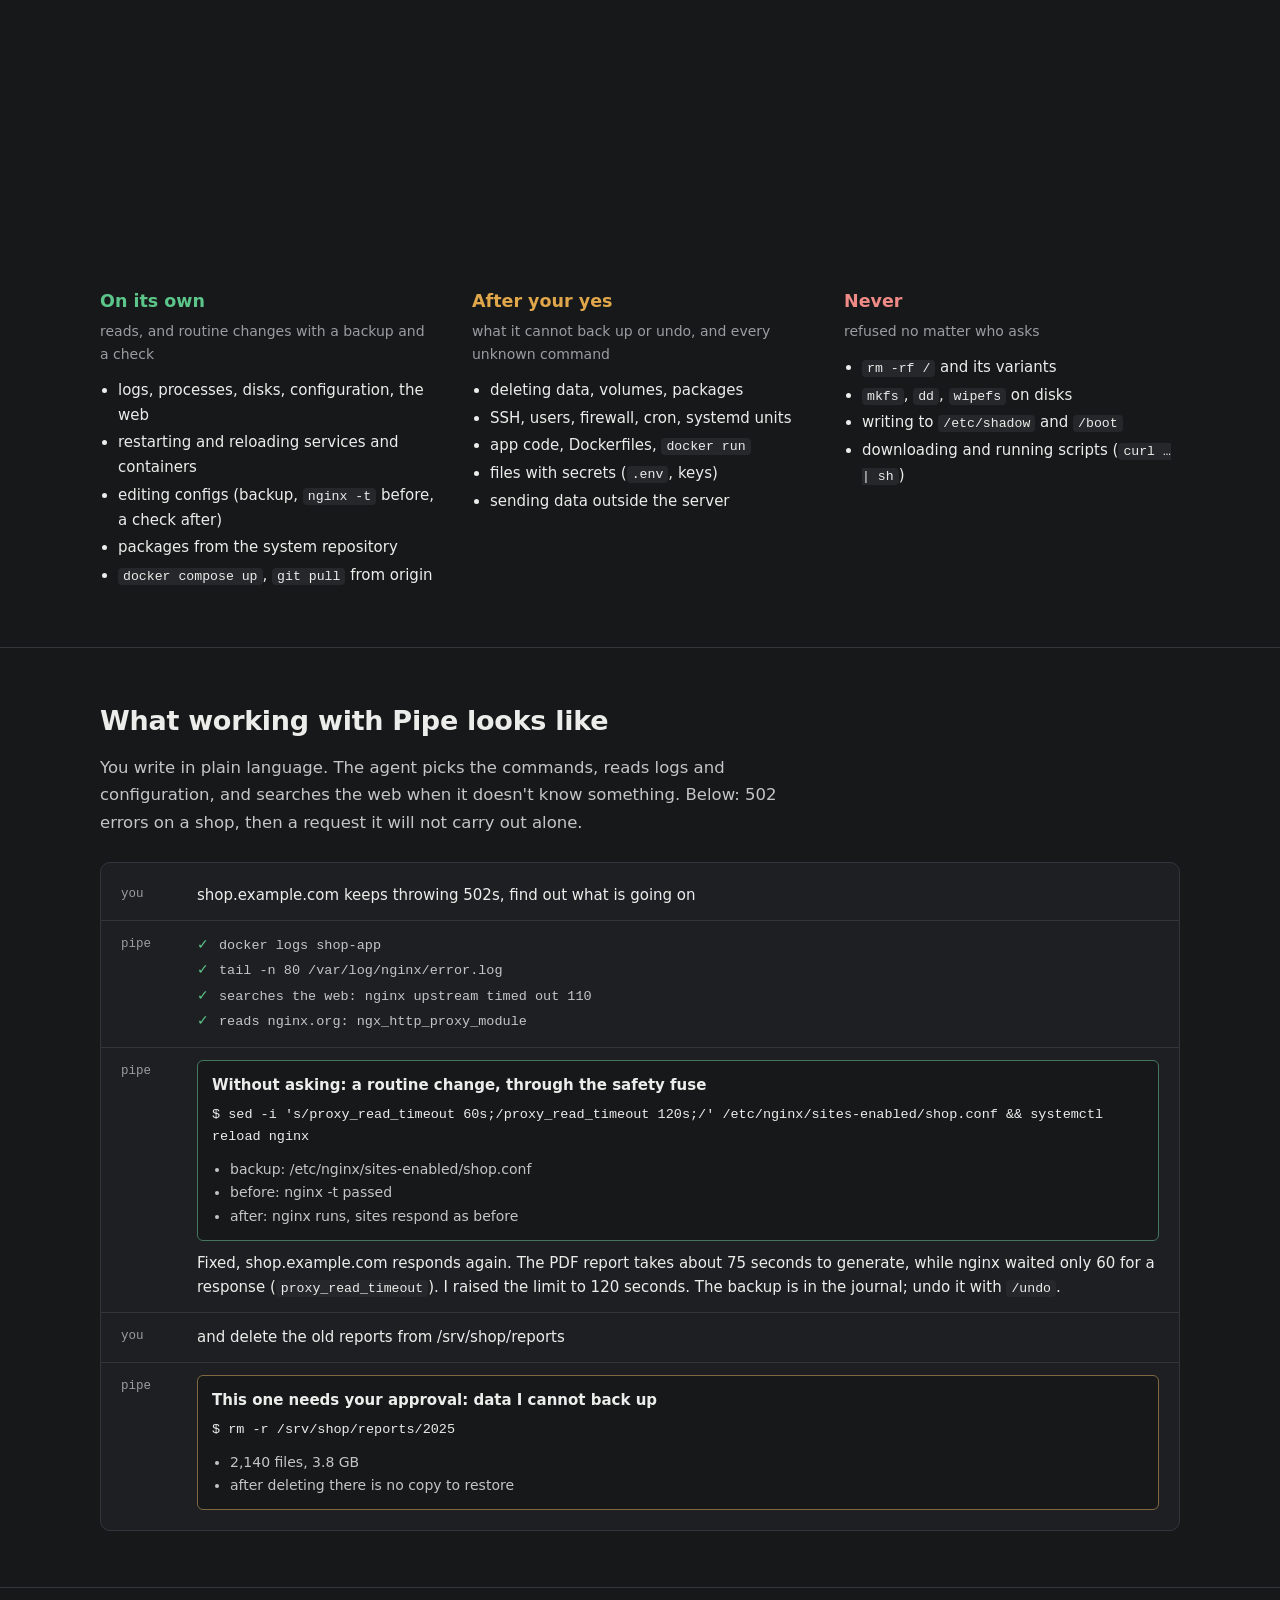
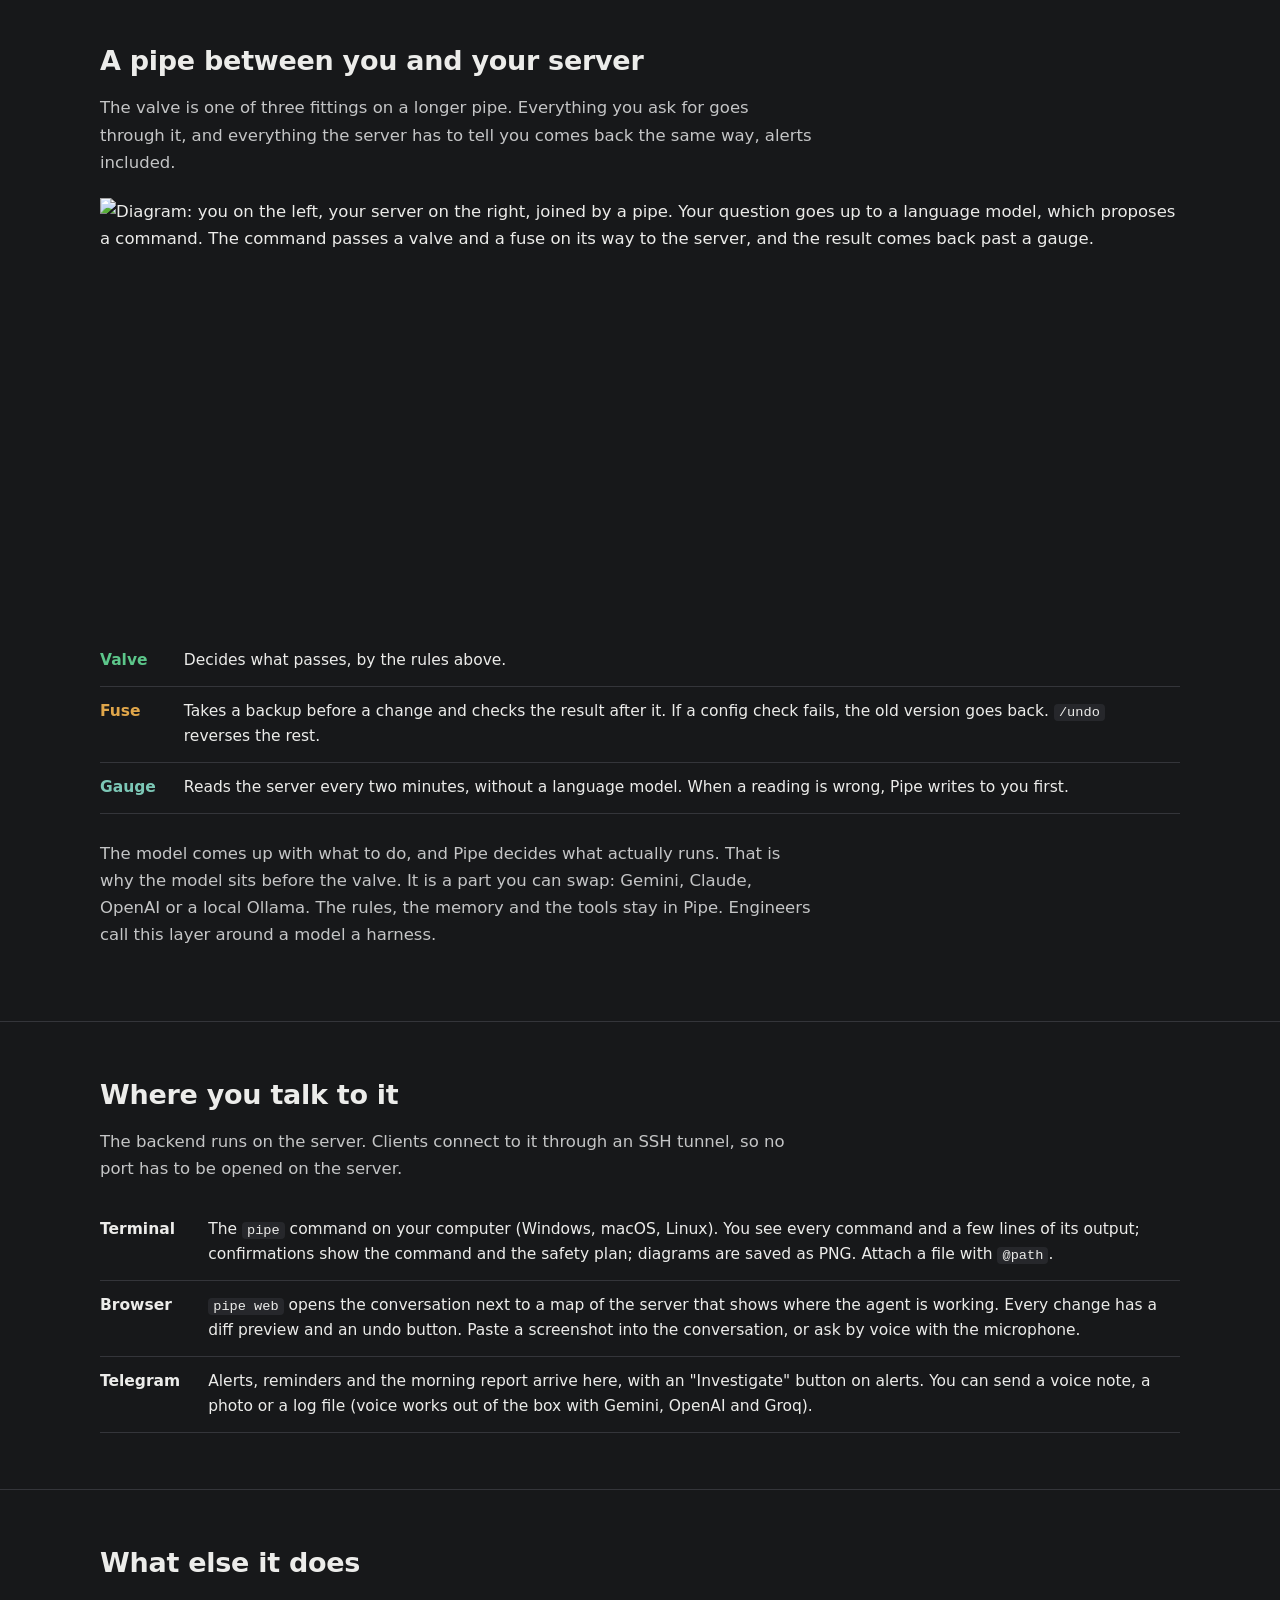
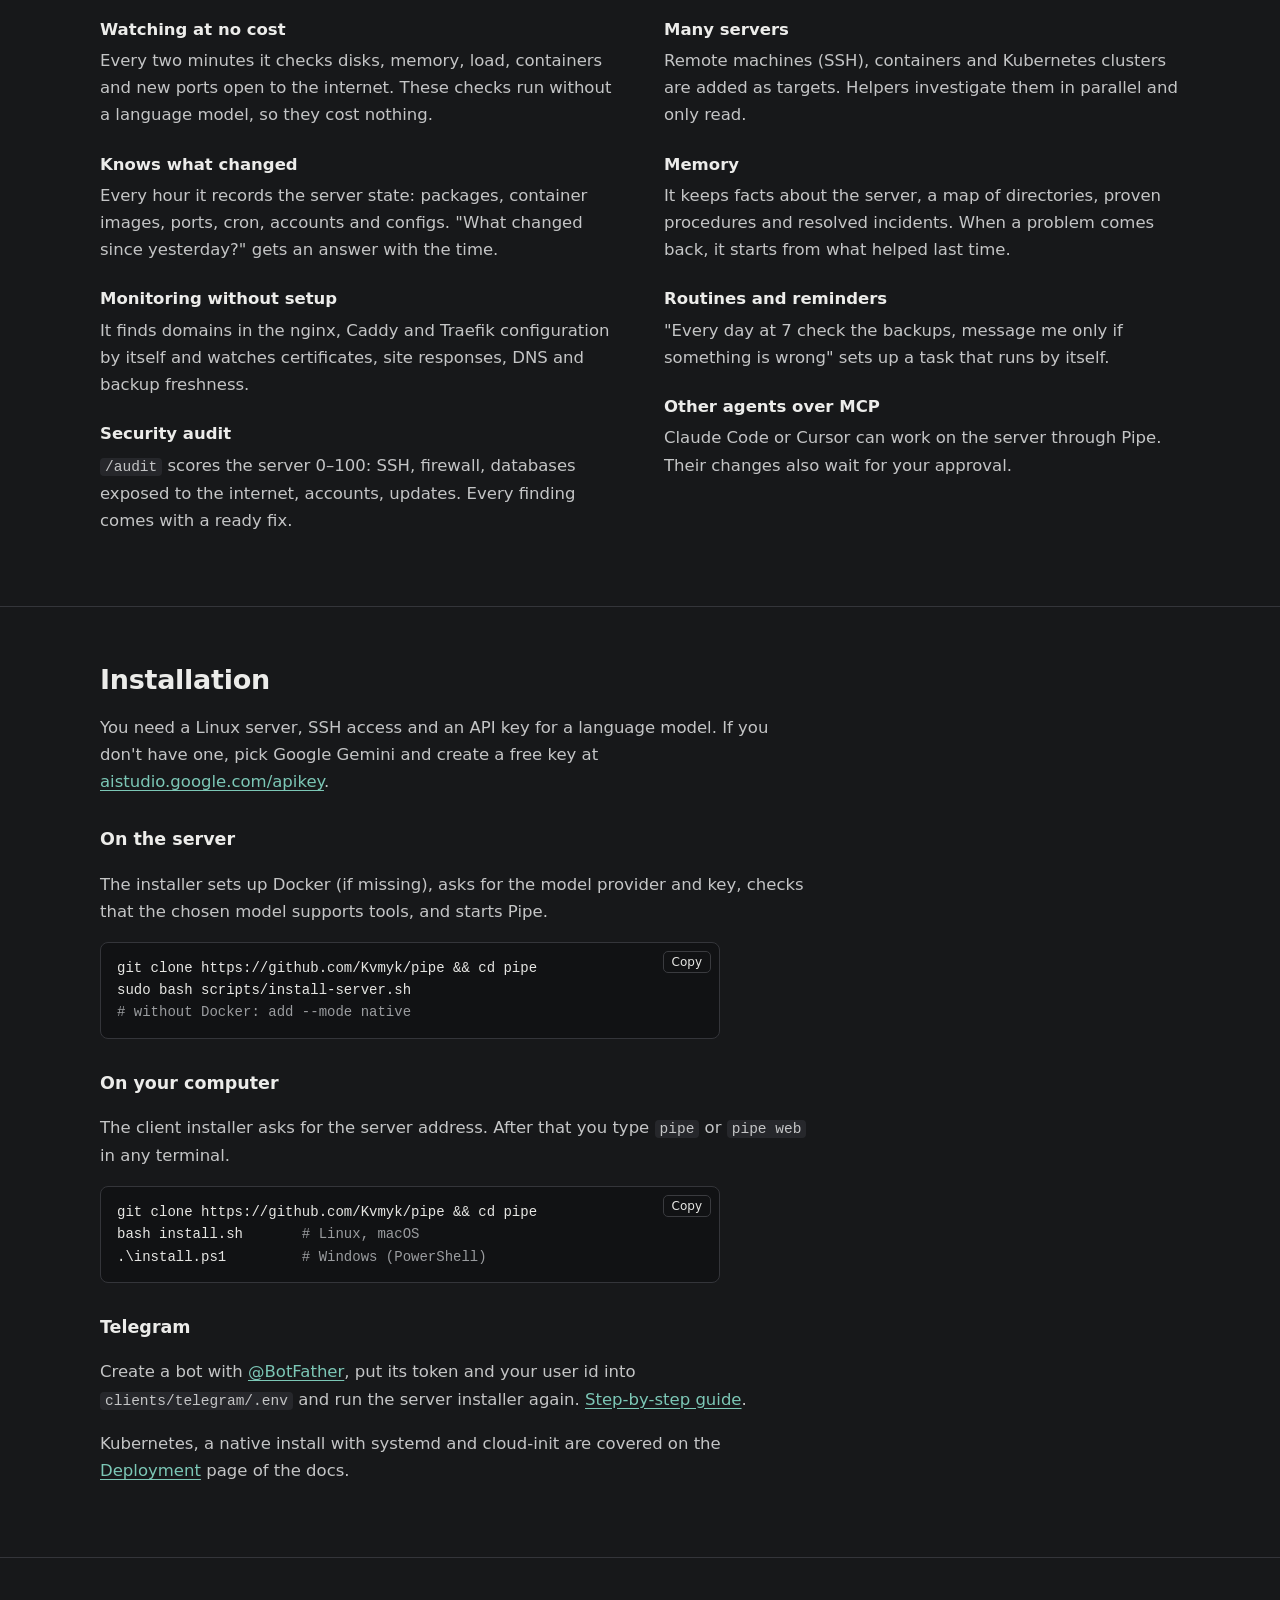
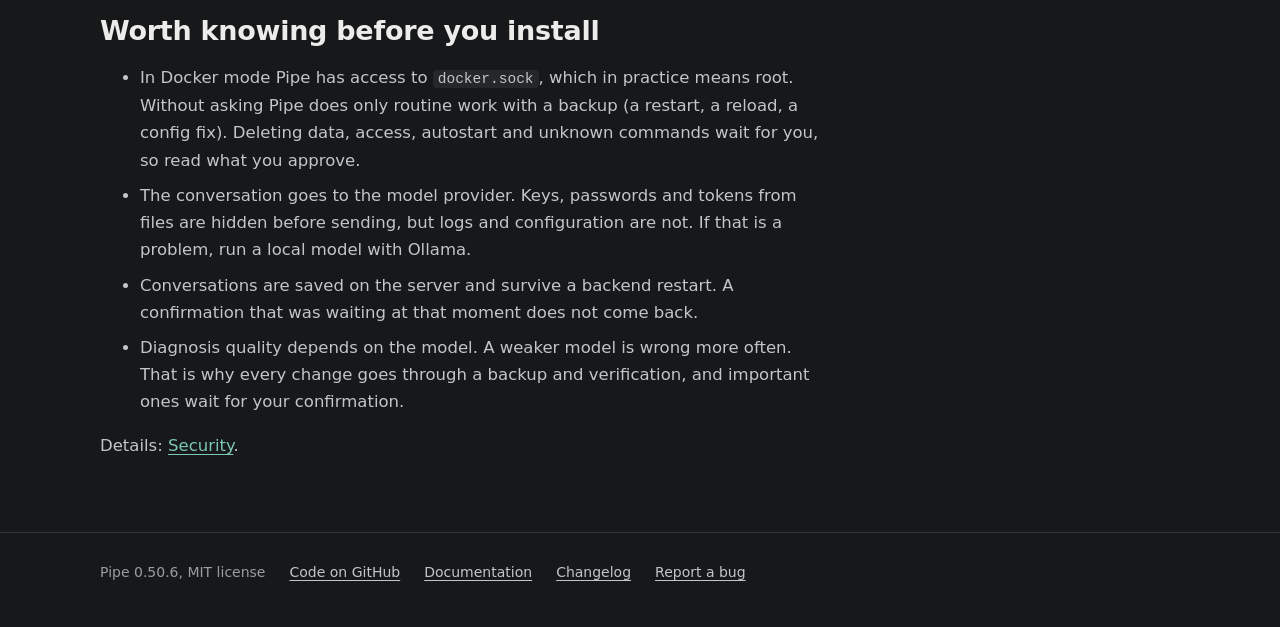
==== commit 0179af08: "fix: instalacja na serwerze z pipe web dziala i nie przejmuje istniejacego Pipe (v0.50.6) Literowka " ====
--- a/site/index.html
+++ b/site/index.html
@@ -46,7 +46,7 @@
     <pre class="cmd"><code>git clone https://github.com/Kvmyk/pipe &amp;&amp; cd pipe
 sudo bash scripts/install-server.sh</code></pre>
     <p class="meta">Open source under the MIT license. Works with Gemini (free tier), OpenAI, Claude, Ollama and
-      others. Latest release: <a href="https://github.com/Kvmyk/pipe/blob/main/docs/changelog.md">version 0.50.5</a>.</p>
+      others. Latest release: <a href="https://github.com/Kvmyk/pipe/blob/main/docs/changelog.md">version 0.50.6</a>.</p>
 
     <figure class="shot">
       <img src="assets/demo-en.gif" width="1100" height="647" alt="The pipe web window: on the left a conversation with the agent, which investigates 502 errors and fixes the nginx config by itself, with a backup; on the right a map of the server with the element the agent works on highlighted">
@@ -281,7 +281,7 @@
 
 <footer>
   <div class="wrap">
-    <span>Pipe 0.50.5, MIT license</span>
+    <span>Pipe 0.50.6, MIT license</span>
     <a href="https://github.com/Kvmyk/pipe">Code on GitHub</a>
     <a href="docs/">Documentation</a>
     <a href="https://github.com/Kvmyk/pipe/blob/main/docs/changelog.md">Changelog</a>
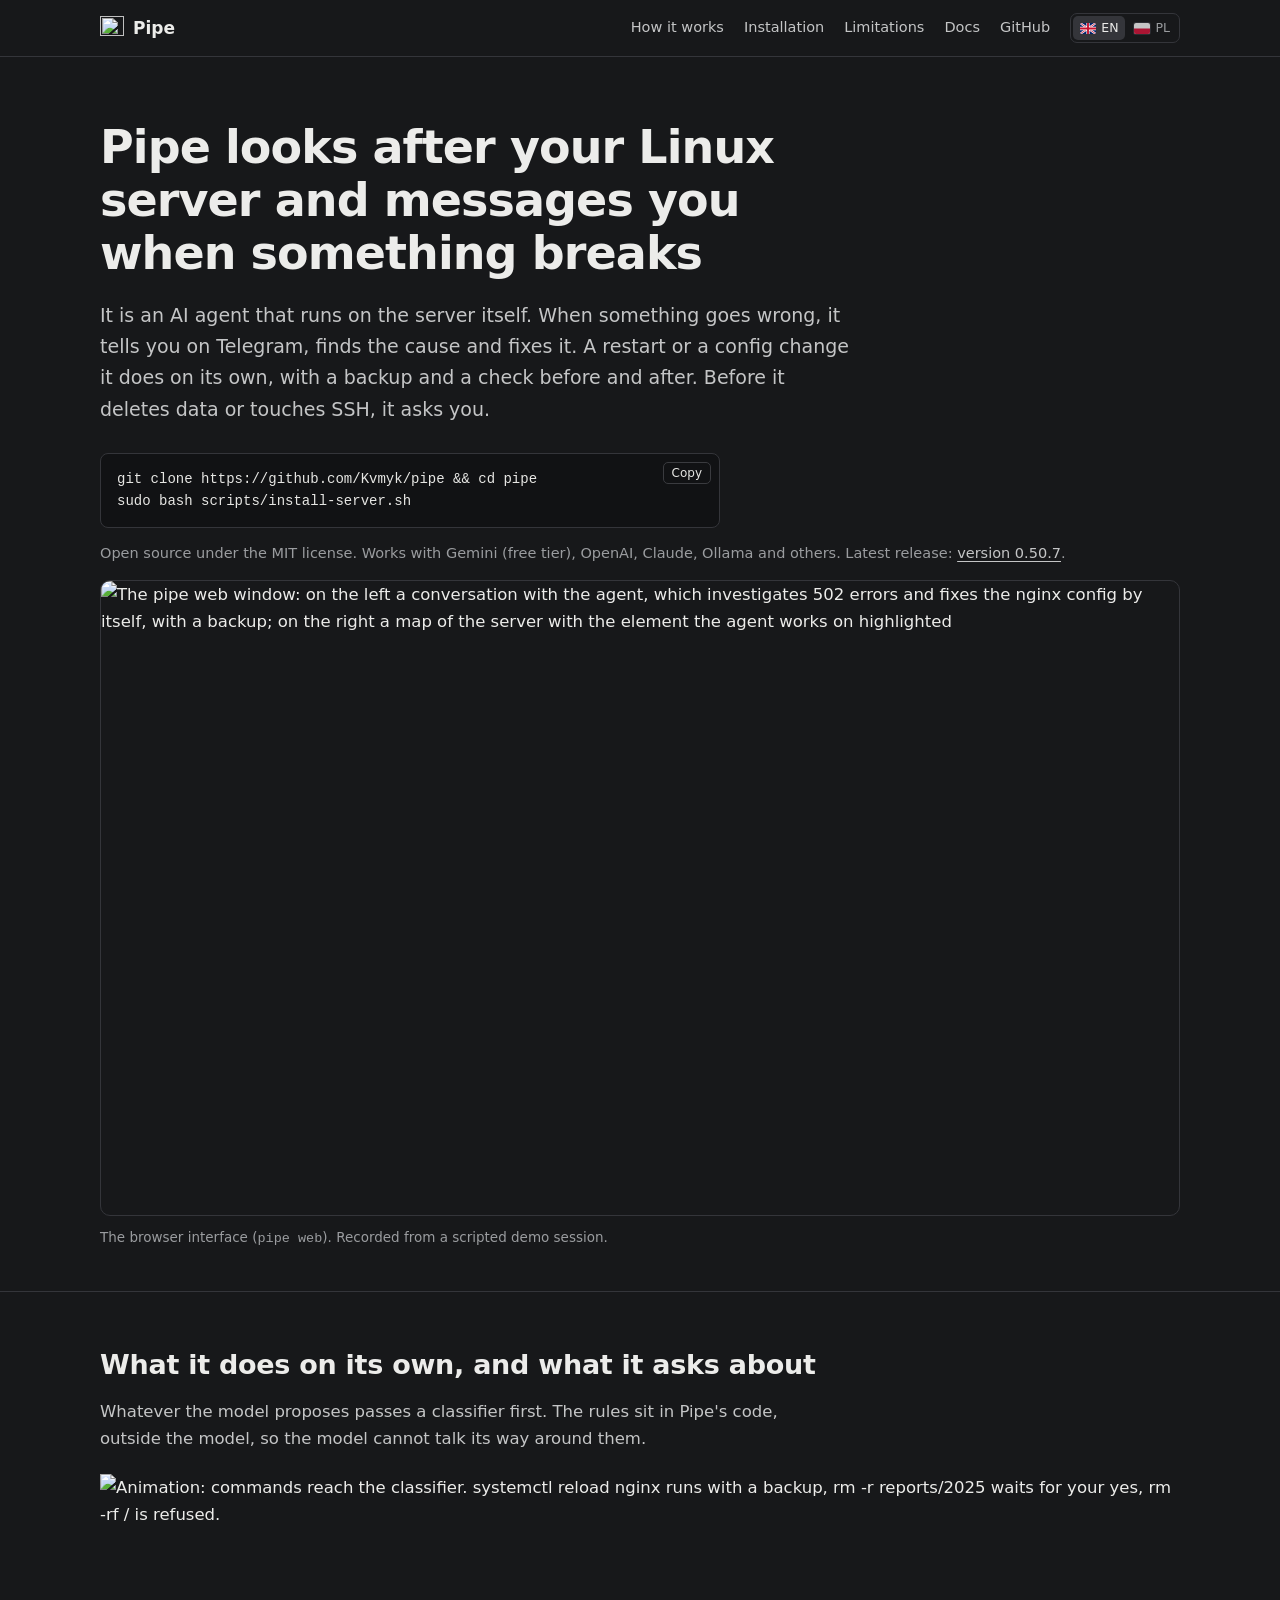
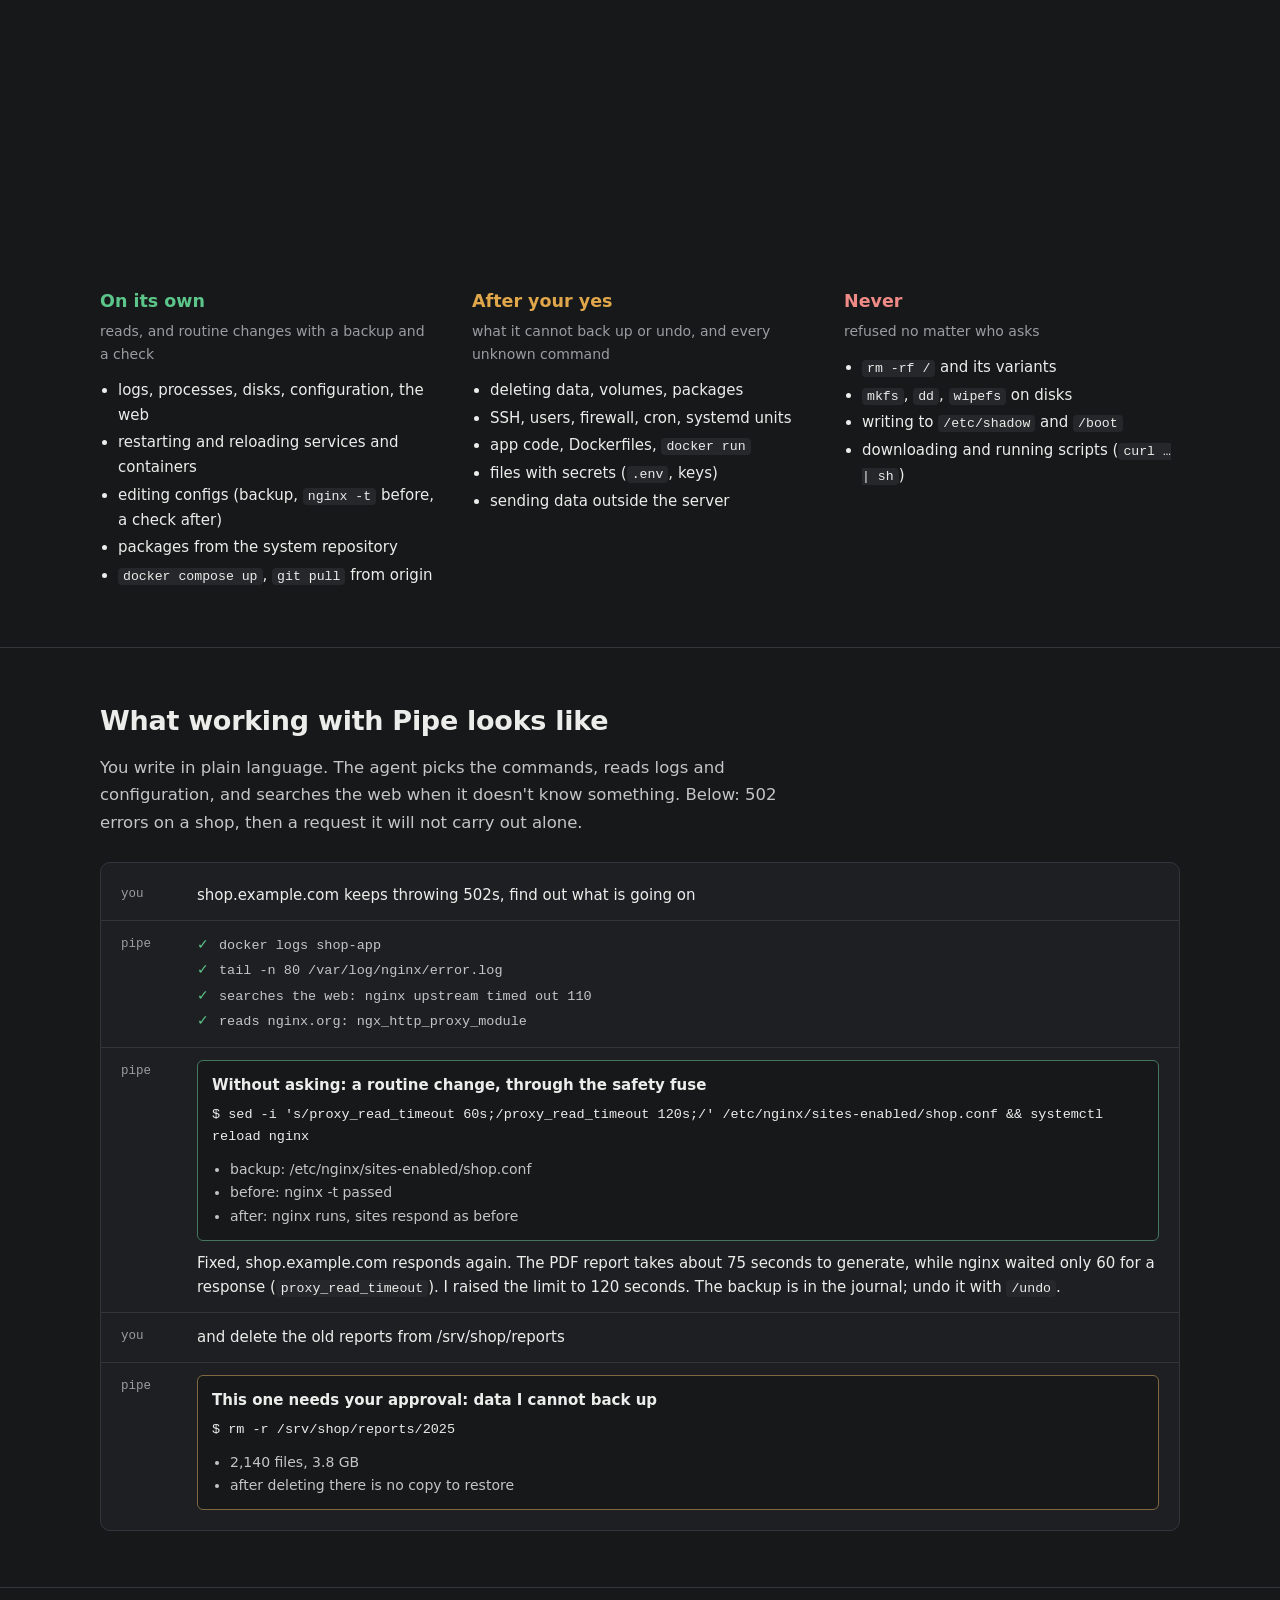
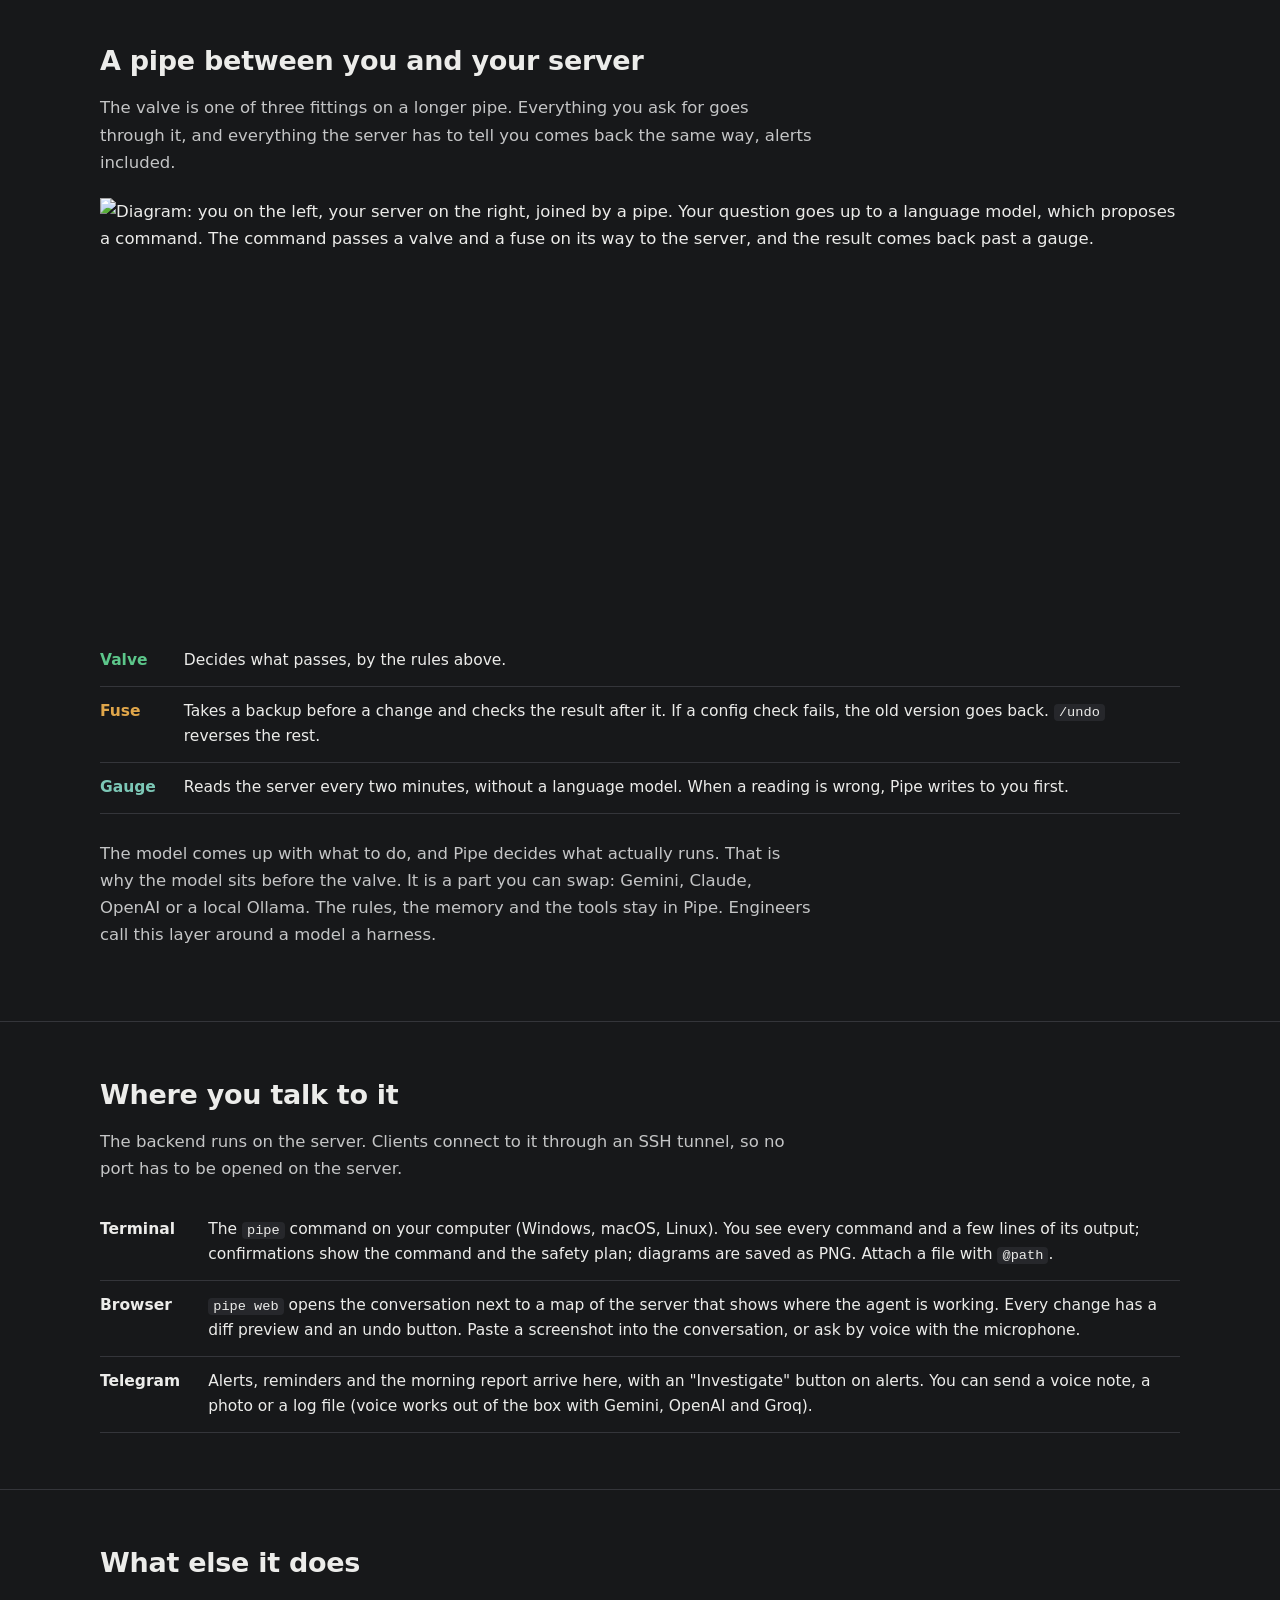
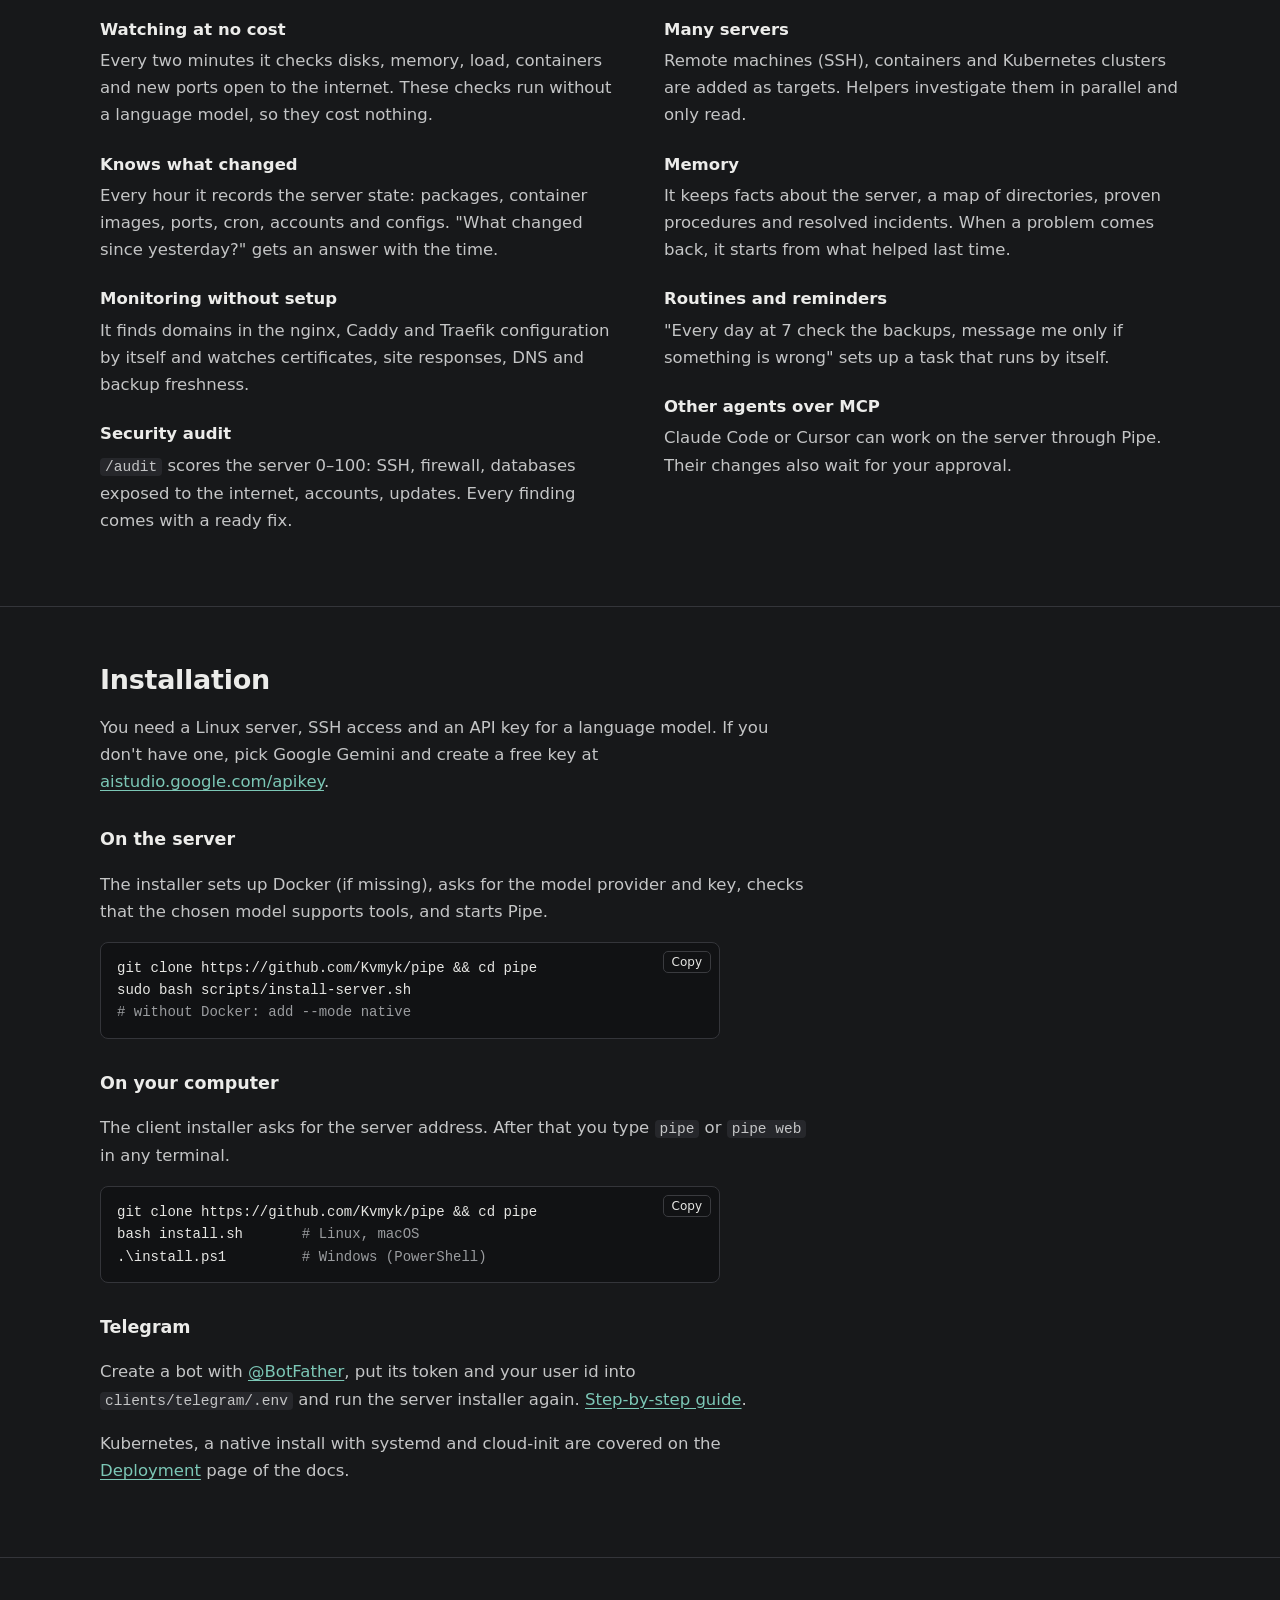
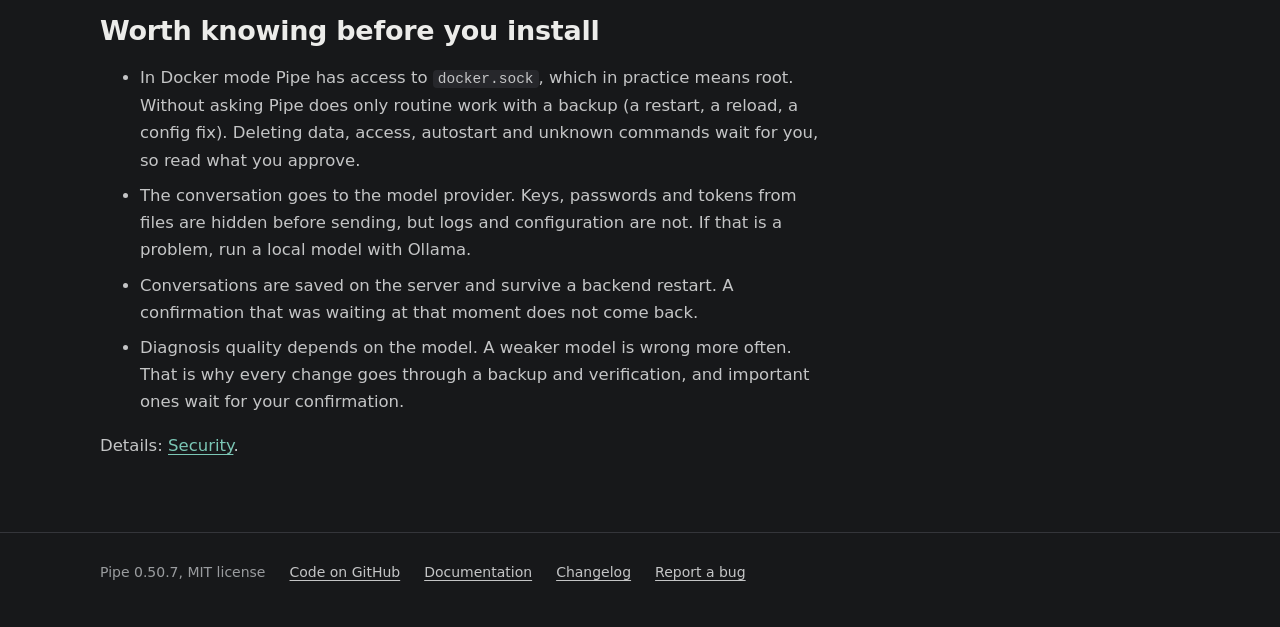
==== commit 2362d87e: "fix: piaskownica dziala z klonu na Windows (v0.50.7) CRLF z klonu na Windows psul linie #! i kontene" ====
--- a/site/index.html
+++ b/site/index.html
@@ -46,7 +46,7 @@
     <pre class="cmd"><code>git clone https://github.com/Kvmyk/pipe &amp;&amp; cd pipe
 sudo bash scripts/install-server.sh</code></pre>
     <p class="meta">Open source under the MIT license. Works with Gemini (free tier), OpenAI, Claude, Ollama and
-      others. Latest release: <a href="https://github.com/Kvmyk/pipe/blob/main/docs/changelog.md">version 0.50.6</a>.</p>
+      others. Latest release: <a href="https://github.com/Kvmyk/pipe/blob/main/docs/changelog.md">version 0.50.7</a>.</p>
 
     <figure class="shot">
       <img src="assets/demo-en.gif" width="1100" height="647" alt="The pipe web window: on the left a conversation with the agent, which investigates 502 errors and fixes the nginx config by itself, with a backup; on the right a map of the server with the element the agent works on highlighted">
@@ -281,7 +281,7 @@
 
 <footer>
   <div class="wrap">
-    <span>Pipe 0.50.6, MIT license</span>
+    <span>Pipe 0.50.7, MIT license</span>
     <a href="https://github.com/Kvmyk/pipe">Code on GitHub</a>
     <a href="docs/">Documentation</a>
     <a href="https://github.com/Kvmyk/pipe/blob/main/docs/changelog.md">Changelog</a>
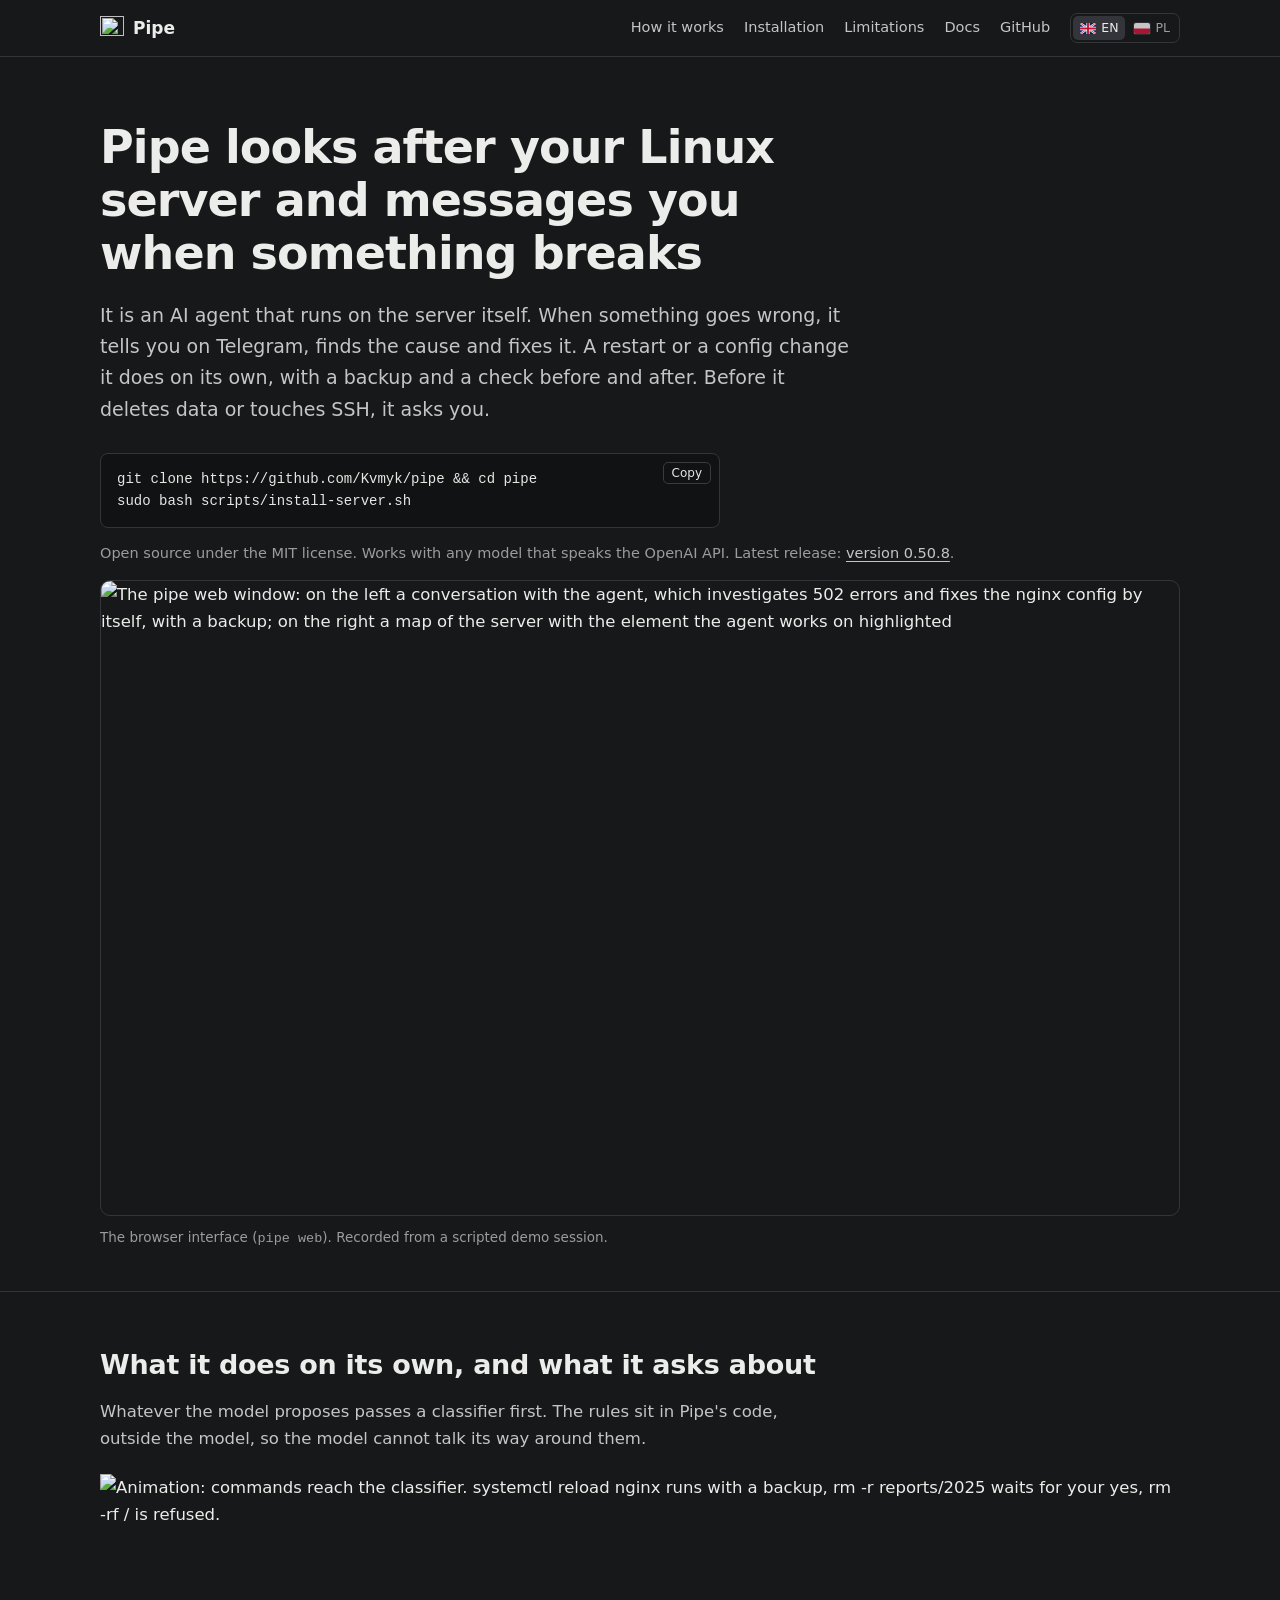
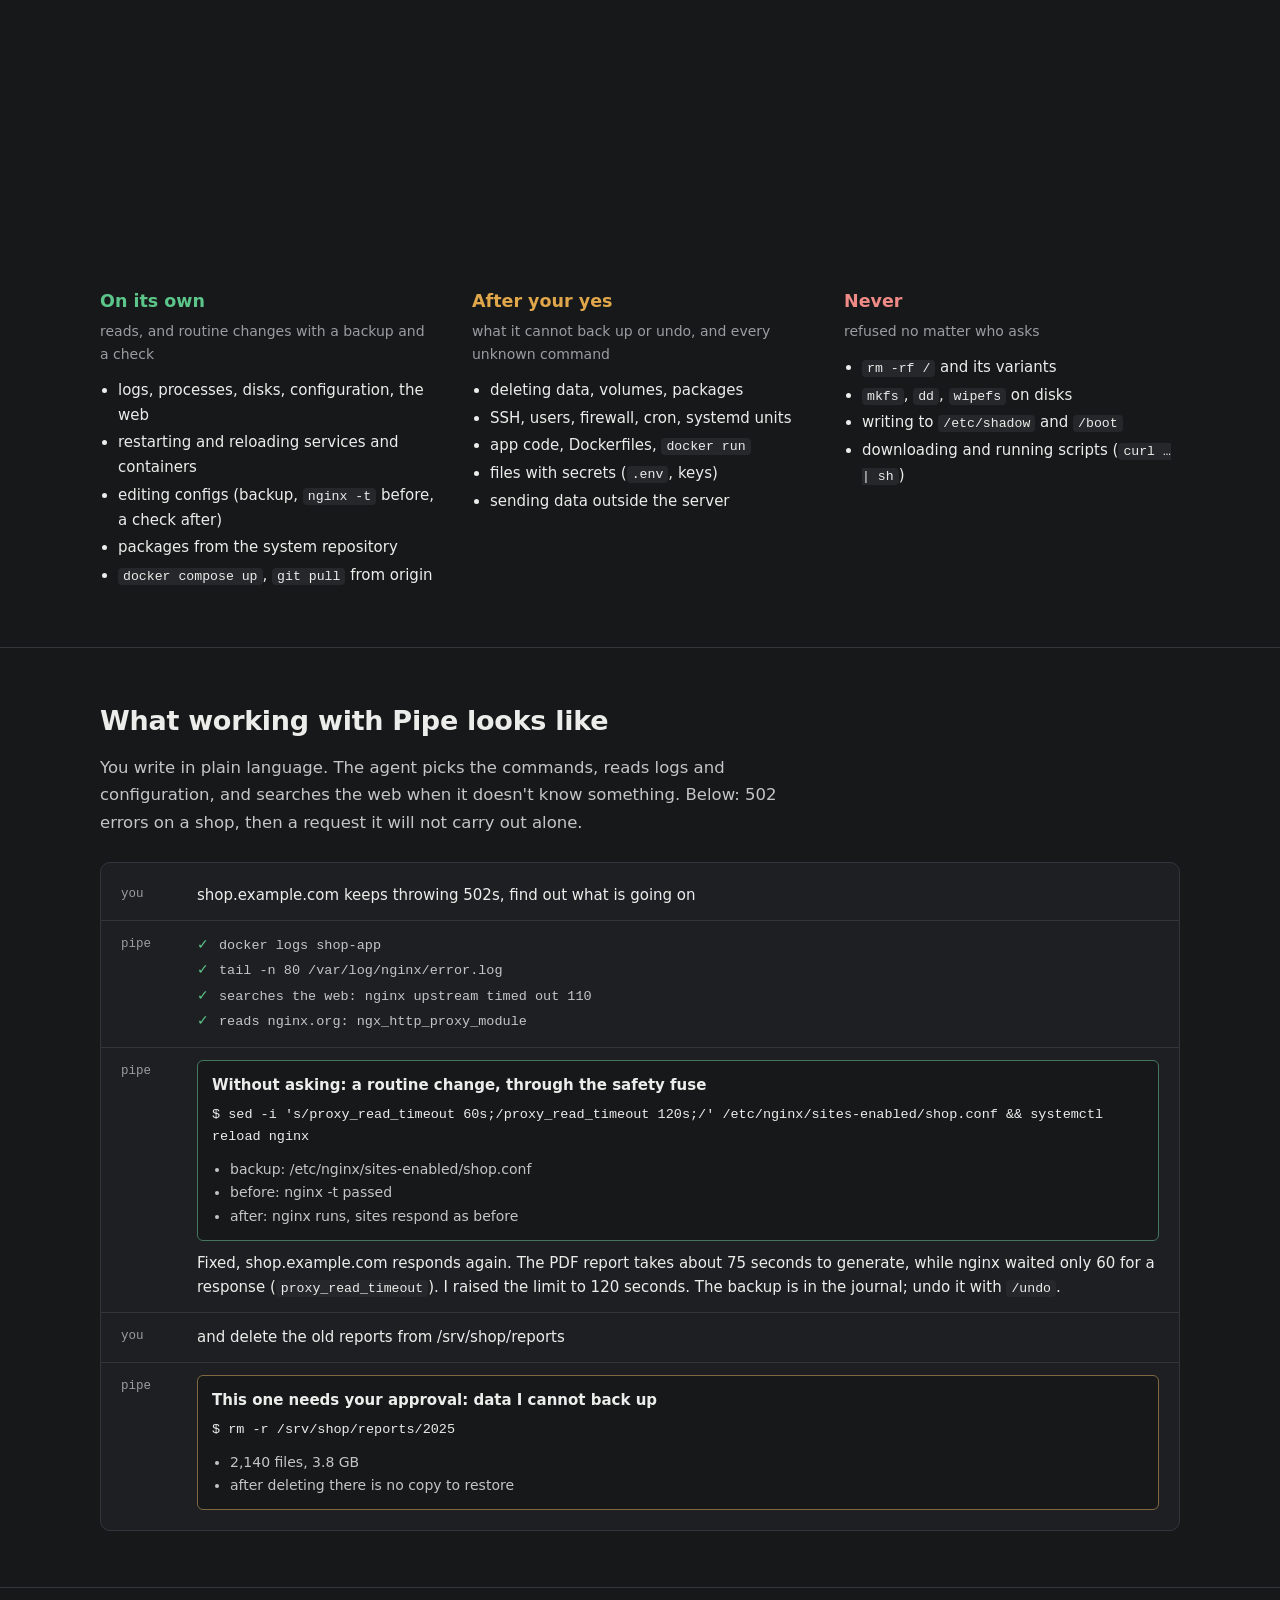
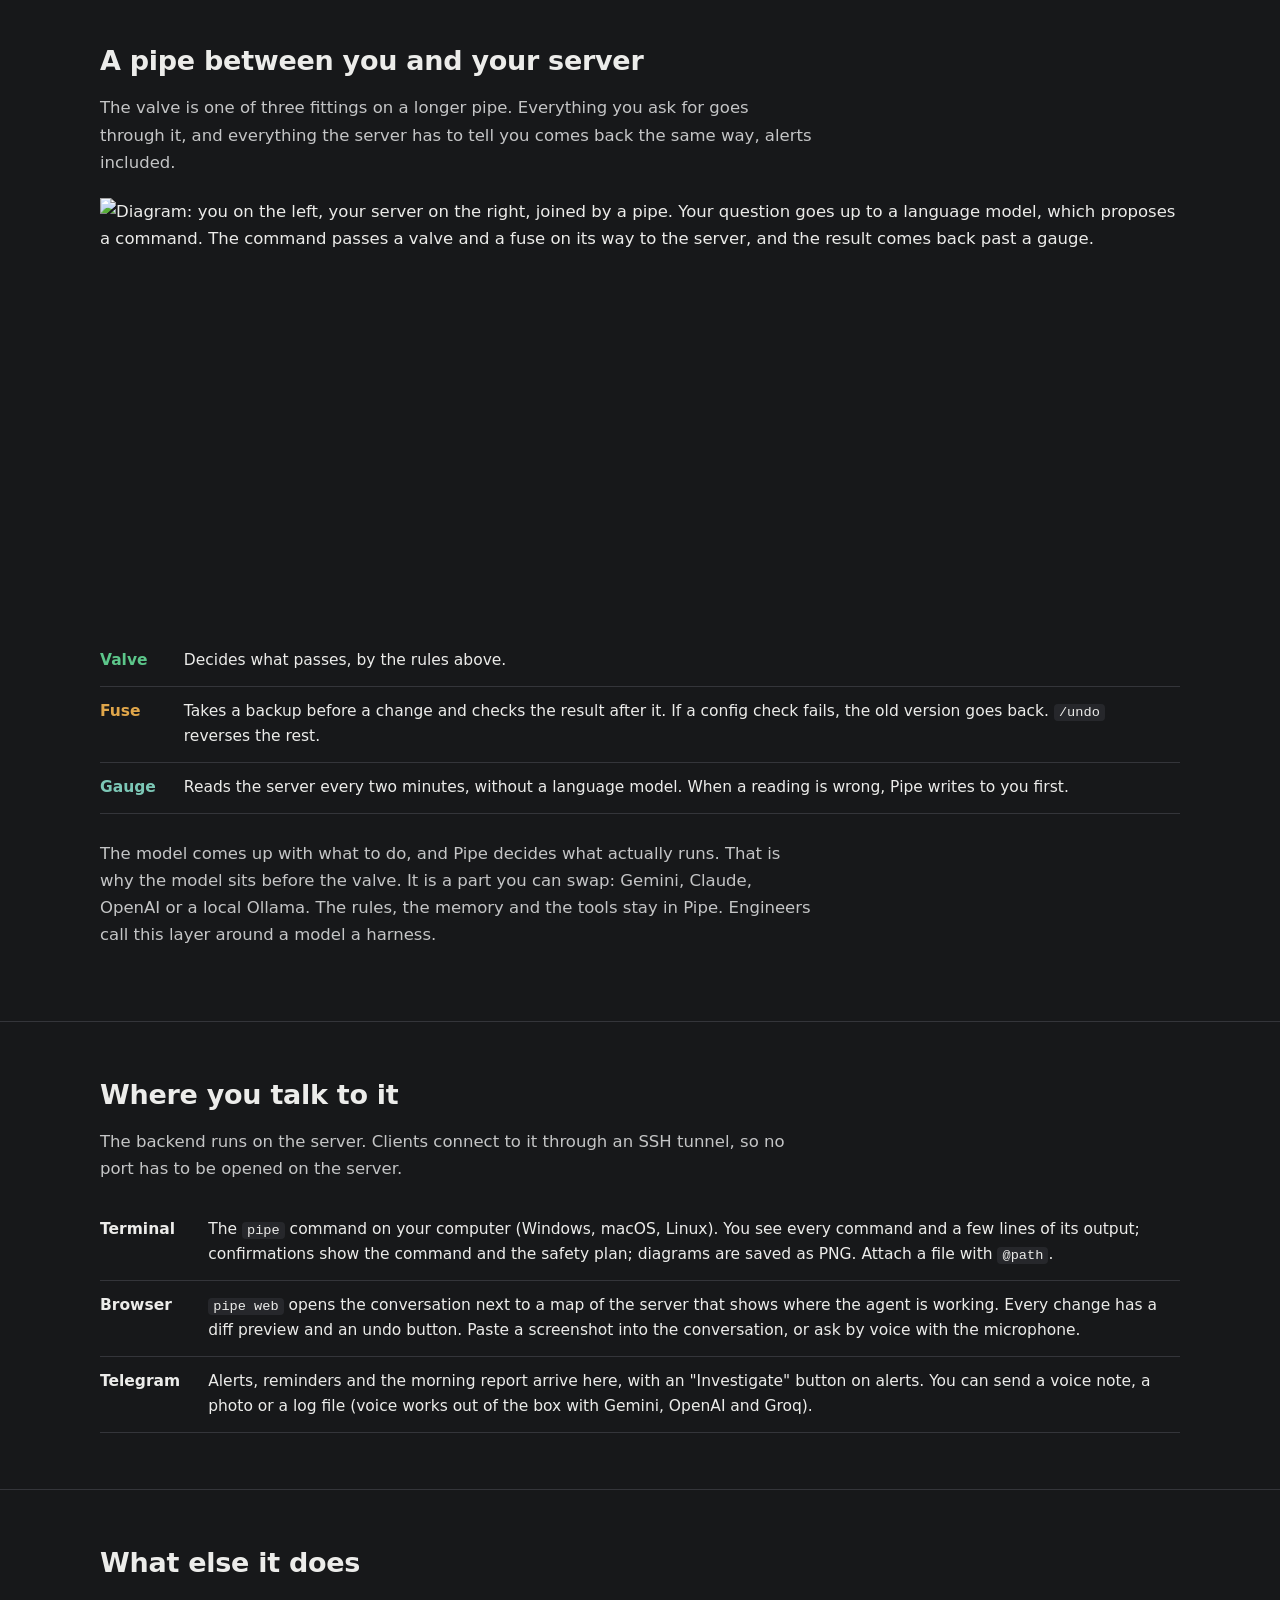
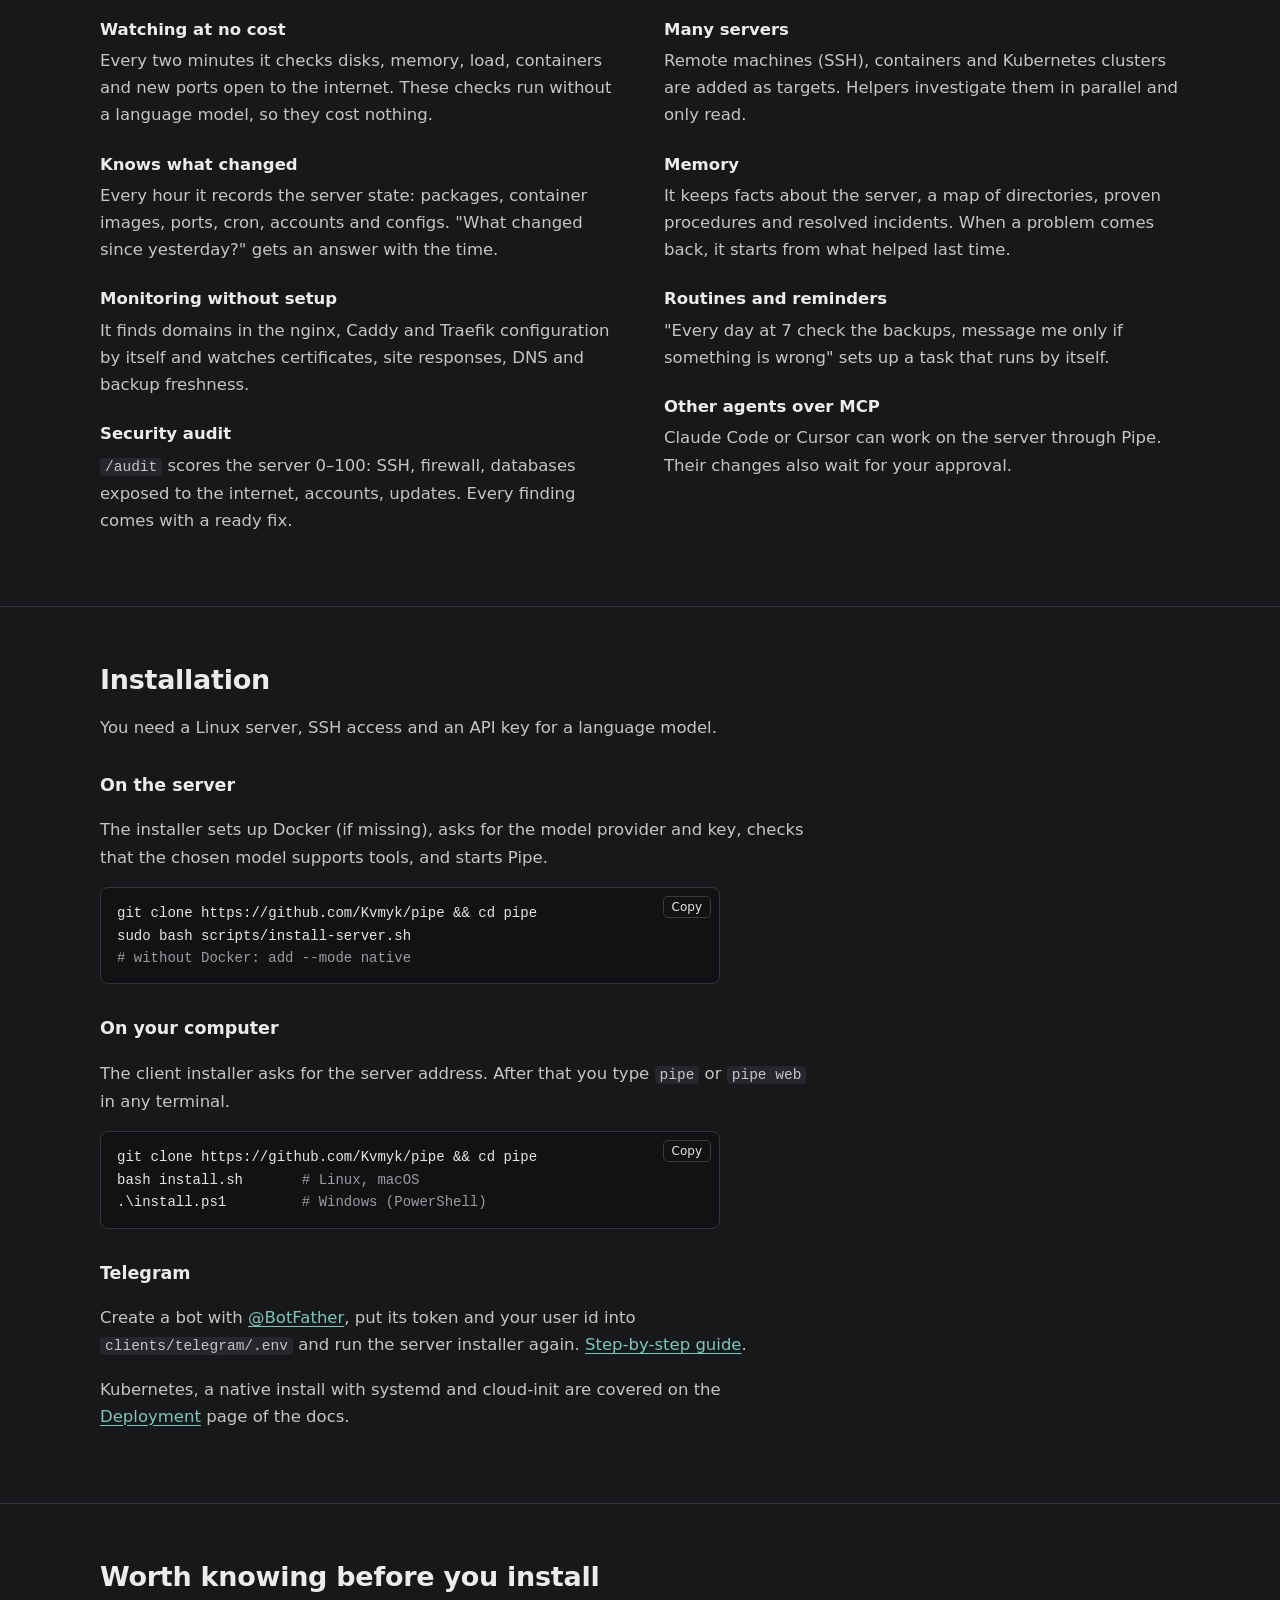
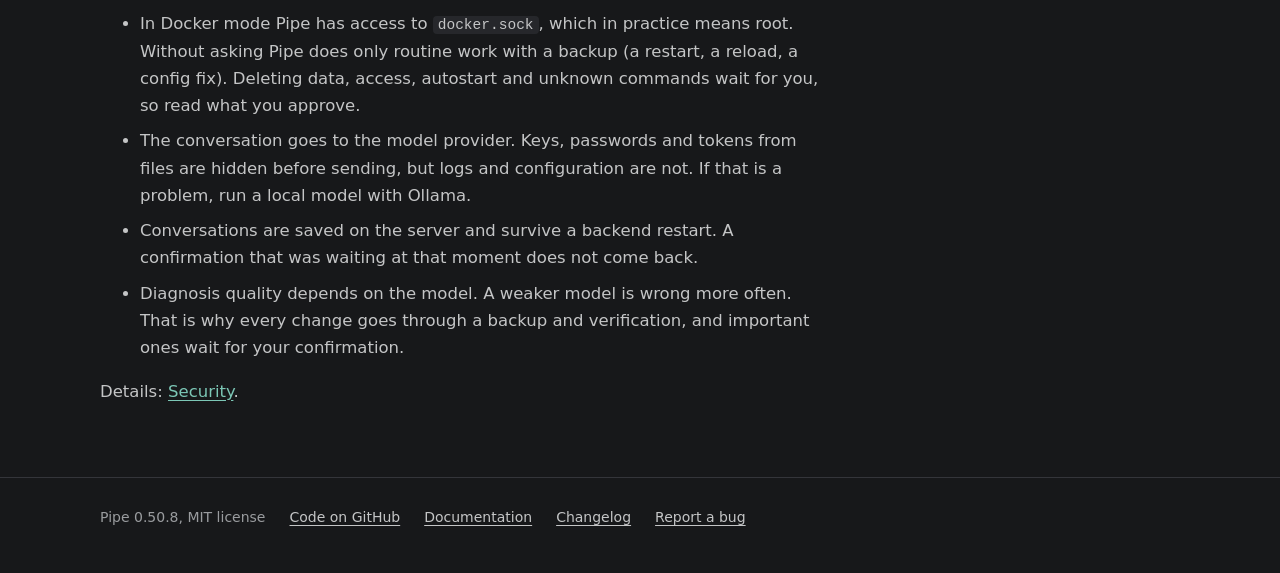
==== commit 82fbe5e5: "docs: czytelna tabela komend w protokole, bez polecania modeli (v0.50.8) Nazwy komend w pierwszej ko" ====
--- a/site/index.html
+++ b/site/index.html
@@ -45,8 +45,8 @@
       check before and after. Before it deletes data or touches SSH, it asks you.</p>
     <pre class="cmd"><code>git clone https://github.com/Kvmyk/pipe &amp;&amp; cd pipe
 sudo bash scripts/install-server.sh</code></pre>
-    <p class="meta">Open source under the MIT license. Works with Gemini (free tier), OpenAI, Claude, Ollama and
-      others. Latest release: <a href="https://github.com/Kvmyk/pipe/blob/main/docs/changelog.md">version 0.50.7</a>.</p>
+    <p class="meta">Open source under the MIT license. Works with any model that speaks the OpenAI API.
+      Latest release: <a href="https://github.com/Kvmyk/pipe/blob/main/docs/changelog.md">version 0.50.8</a>.</p>
 
     <figure class="shot">
       <img src="assets/demo-en.gif" width="1100" height="647" alt="The pipe web window: on the left a conversation with the agent, which investigates 502 errors and fixes the nginx config by itself, with a backup; on the right a map of the server with the element the agent works on highlighted">
@@ -230,8 +230,7 @@
     <div class="wrap steps-install">
       <div class="narrow">
         <h2>Installation</h2>
-        <p>You need a Linux server, SSH access and an API key for a language model. If you don't have one, pick Google
-          Gemini and create a free key at <a href="https://aistudio.google.com/apikey">aistudio.google.com/apikey</a>.</p>
+        <p>You need a Linux server, SSH access and an API key for a language model.</p>
 
         <h3>On the server</h3>
         <p>The installer sets up Docker (if missing), asks for the model provider and key, checks that the chosen model
@@ -281,7 +280,7 @@
 
 <footer>
   <div class="wrap">
-    <span>Pipe 0.50.7, MIT license</span>
+    <span>Pipe 0.50.8, MIT license</span>
     <a href="https://github.com/Kvmyk/pipe">Code on GitHub</a>
     <a href="docs/">Documentation</a>
     <a href="https://github.com/Kvmyk/pipe/blob/main/docs/changelog.md">Changelog</a>
--- a/site/style.css
+++ b/site/style.css
@@ -185,6 +185,7 @@
 .doc pre { background: var(--code-bg); color: var(--code-ink); border: 1px solid var(--line); border-radius: 8px; padding: 14px 16px; font: 13.5px/1.6 var(--mono); overflow-x: auto; margin: 14px 0; }
 .doc pre.cmd { max-width: none; padding-right: 84px; }
 .doc :is(p, li, td, th, blockquote) code { font-size: .86em; background: var(--sunken); padding: 1px 5px; border-radius: 4px; overflow-wrap: anywhere; }
+.doc td:first-child code { white-space: nowrap; overflow-wrap: normal; }
 .doc h2 code, .doc h3 code { font-size: .85em; background: var(--sunken); padding: 1px 6px; border-radius: 4px; }
 .table-wrap { overflow-x: auto; margin: 16px 0; border: 1px solid var(--line); border-radius: 8px; background: var(--panel); }
 .doc table { width: 100%; border-collapse: collapse; font-size: 14.5px; line-height: 1.5; }
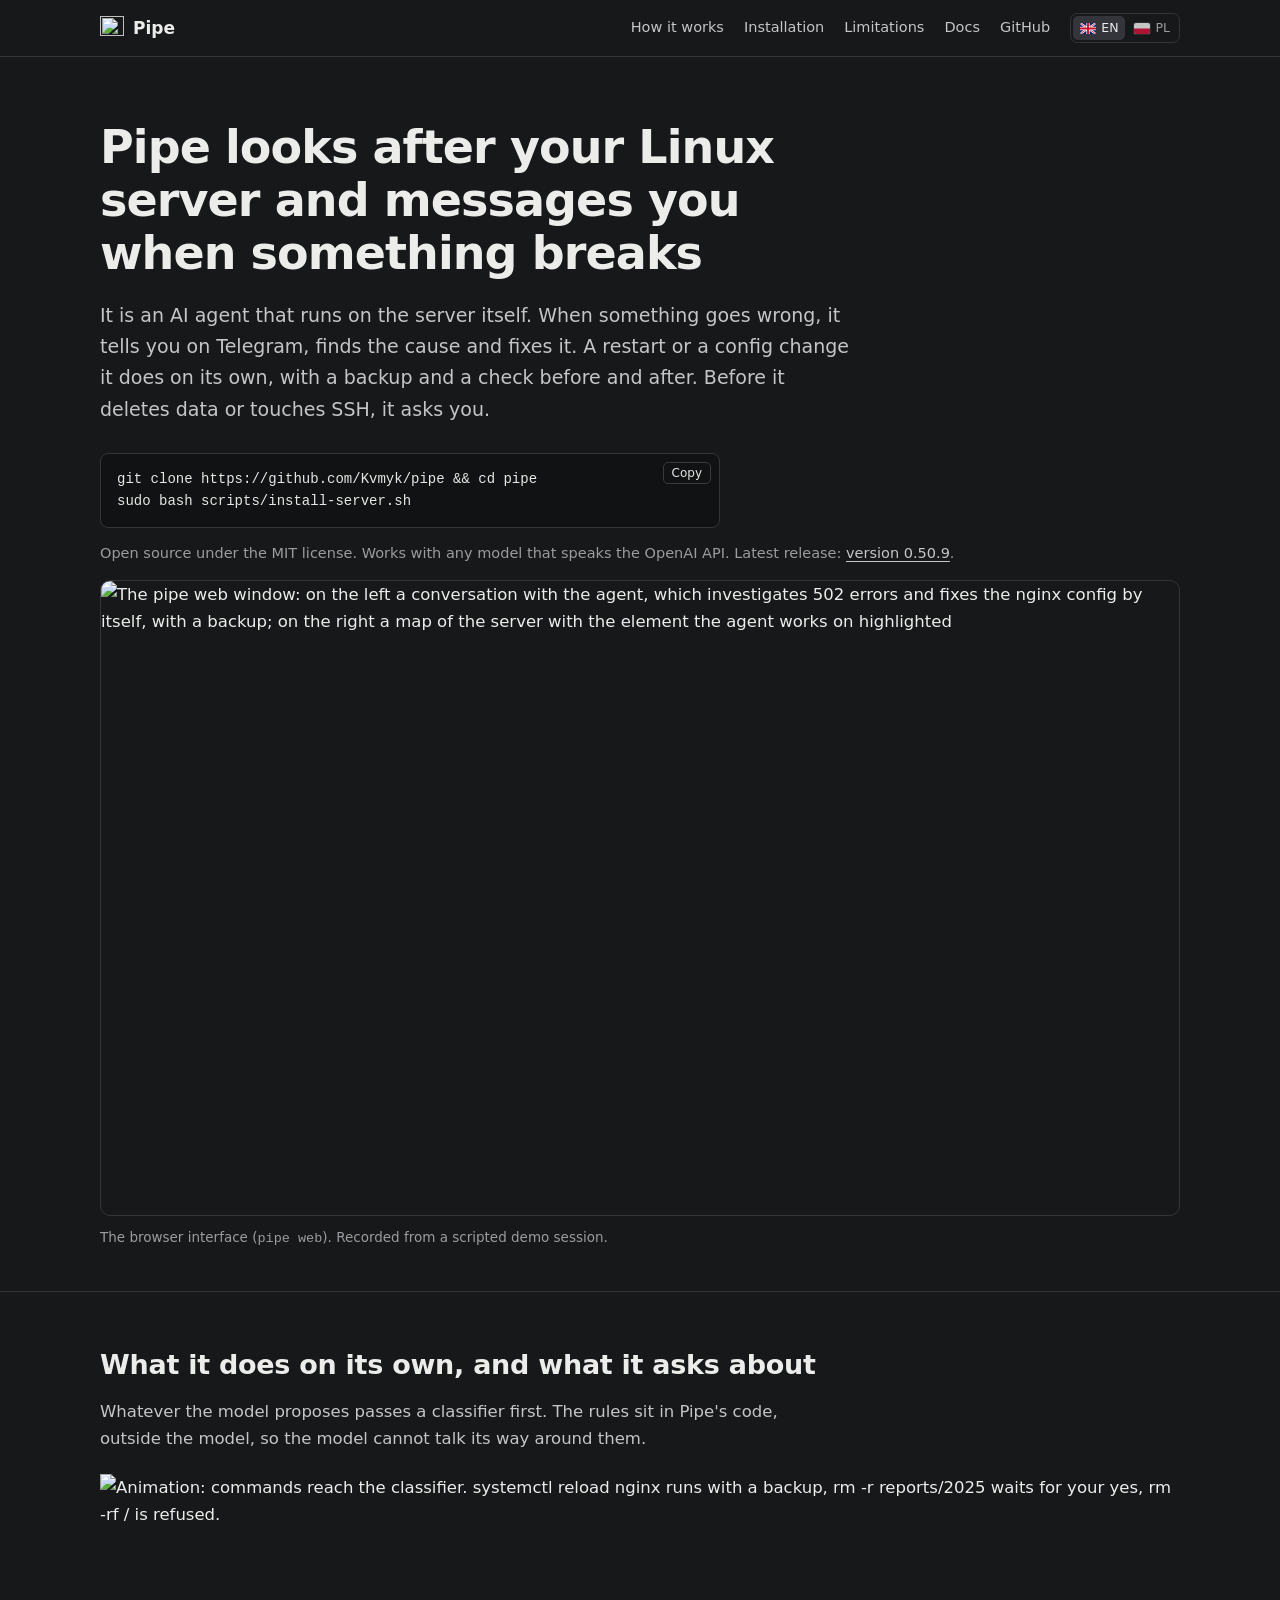
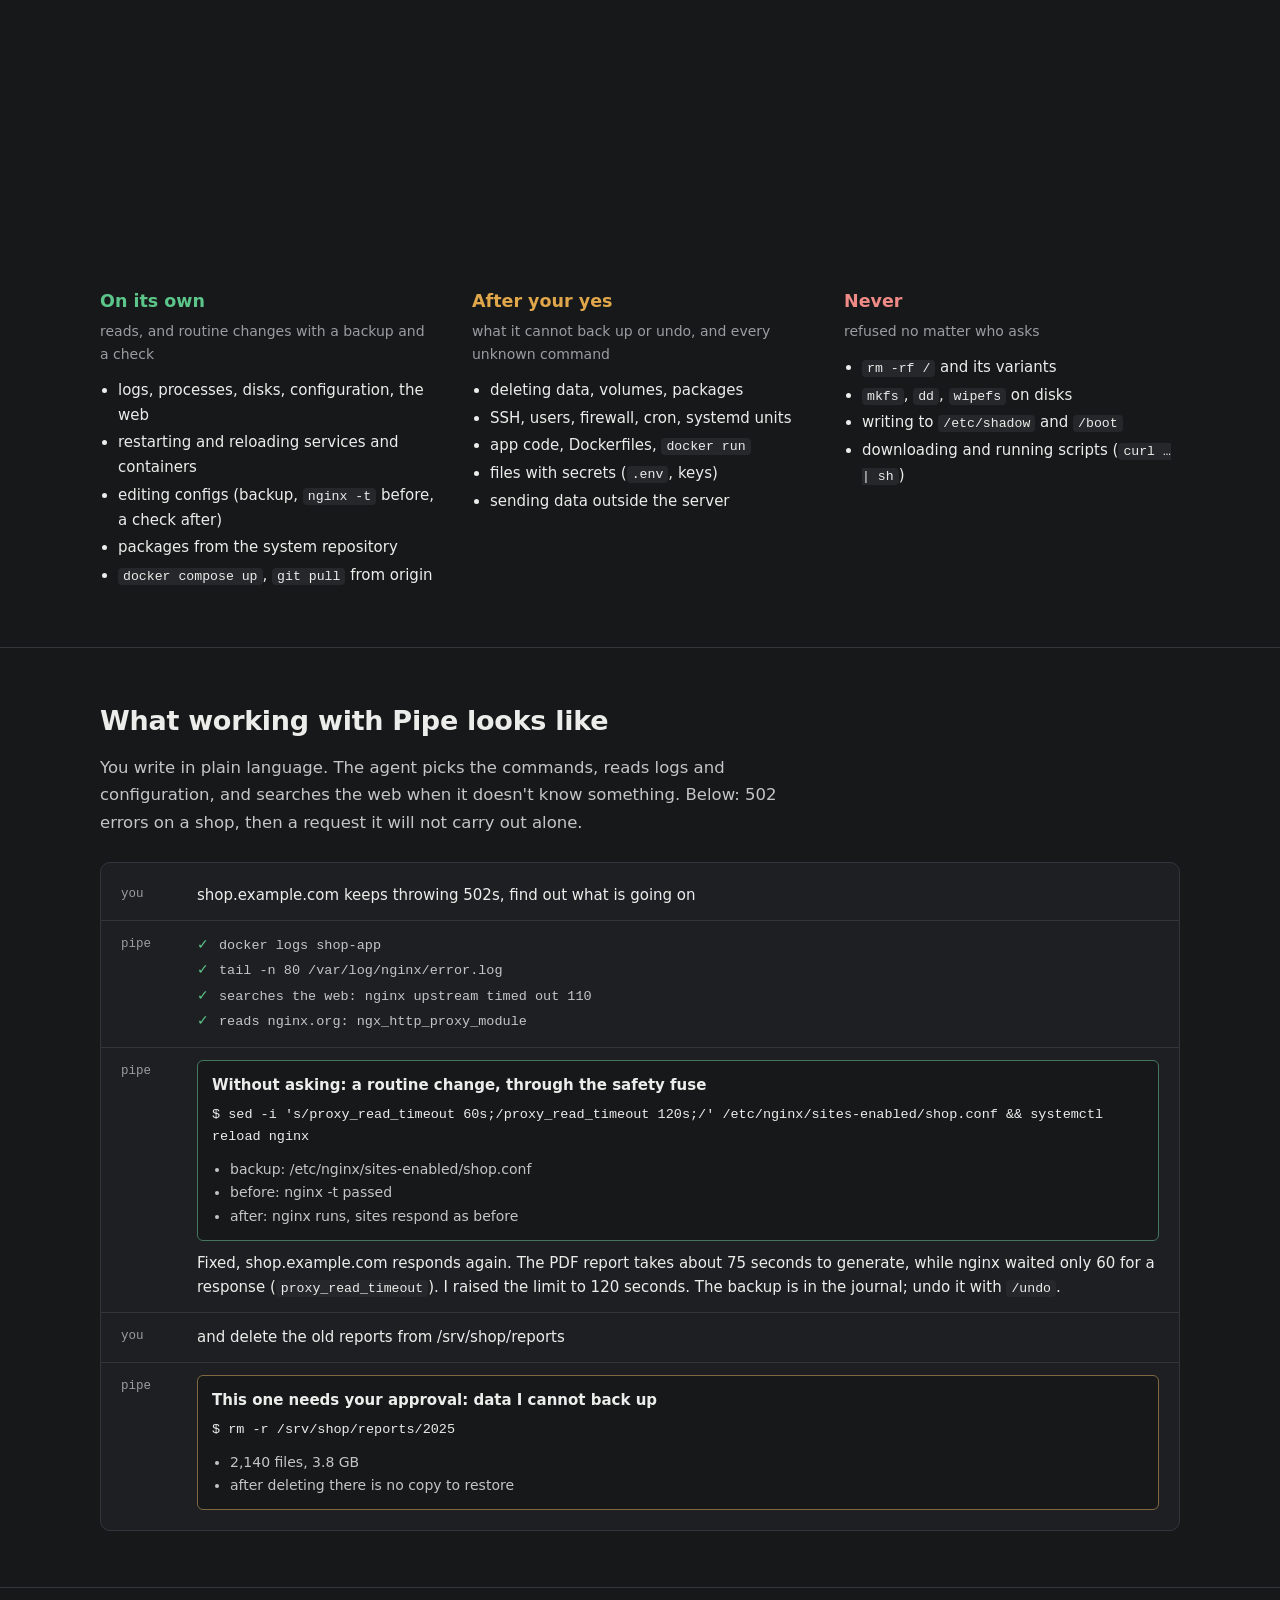
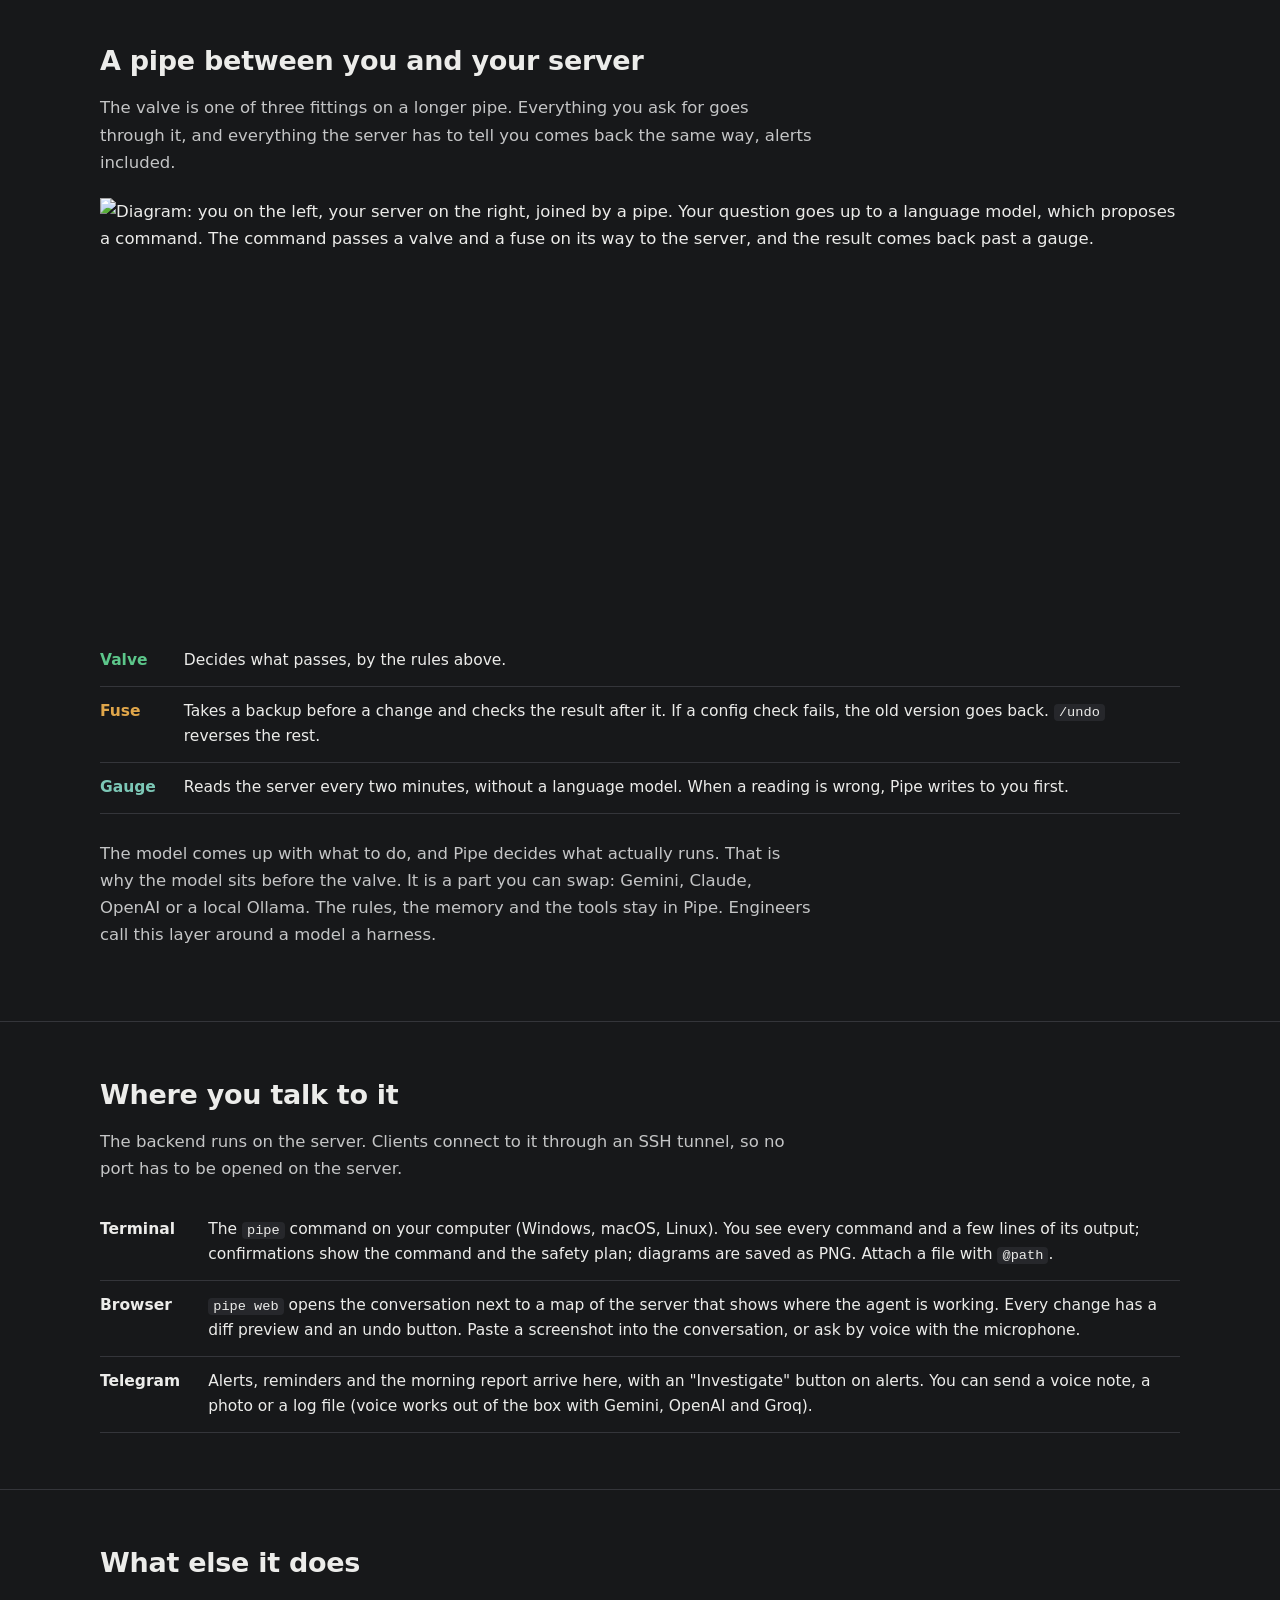
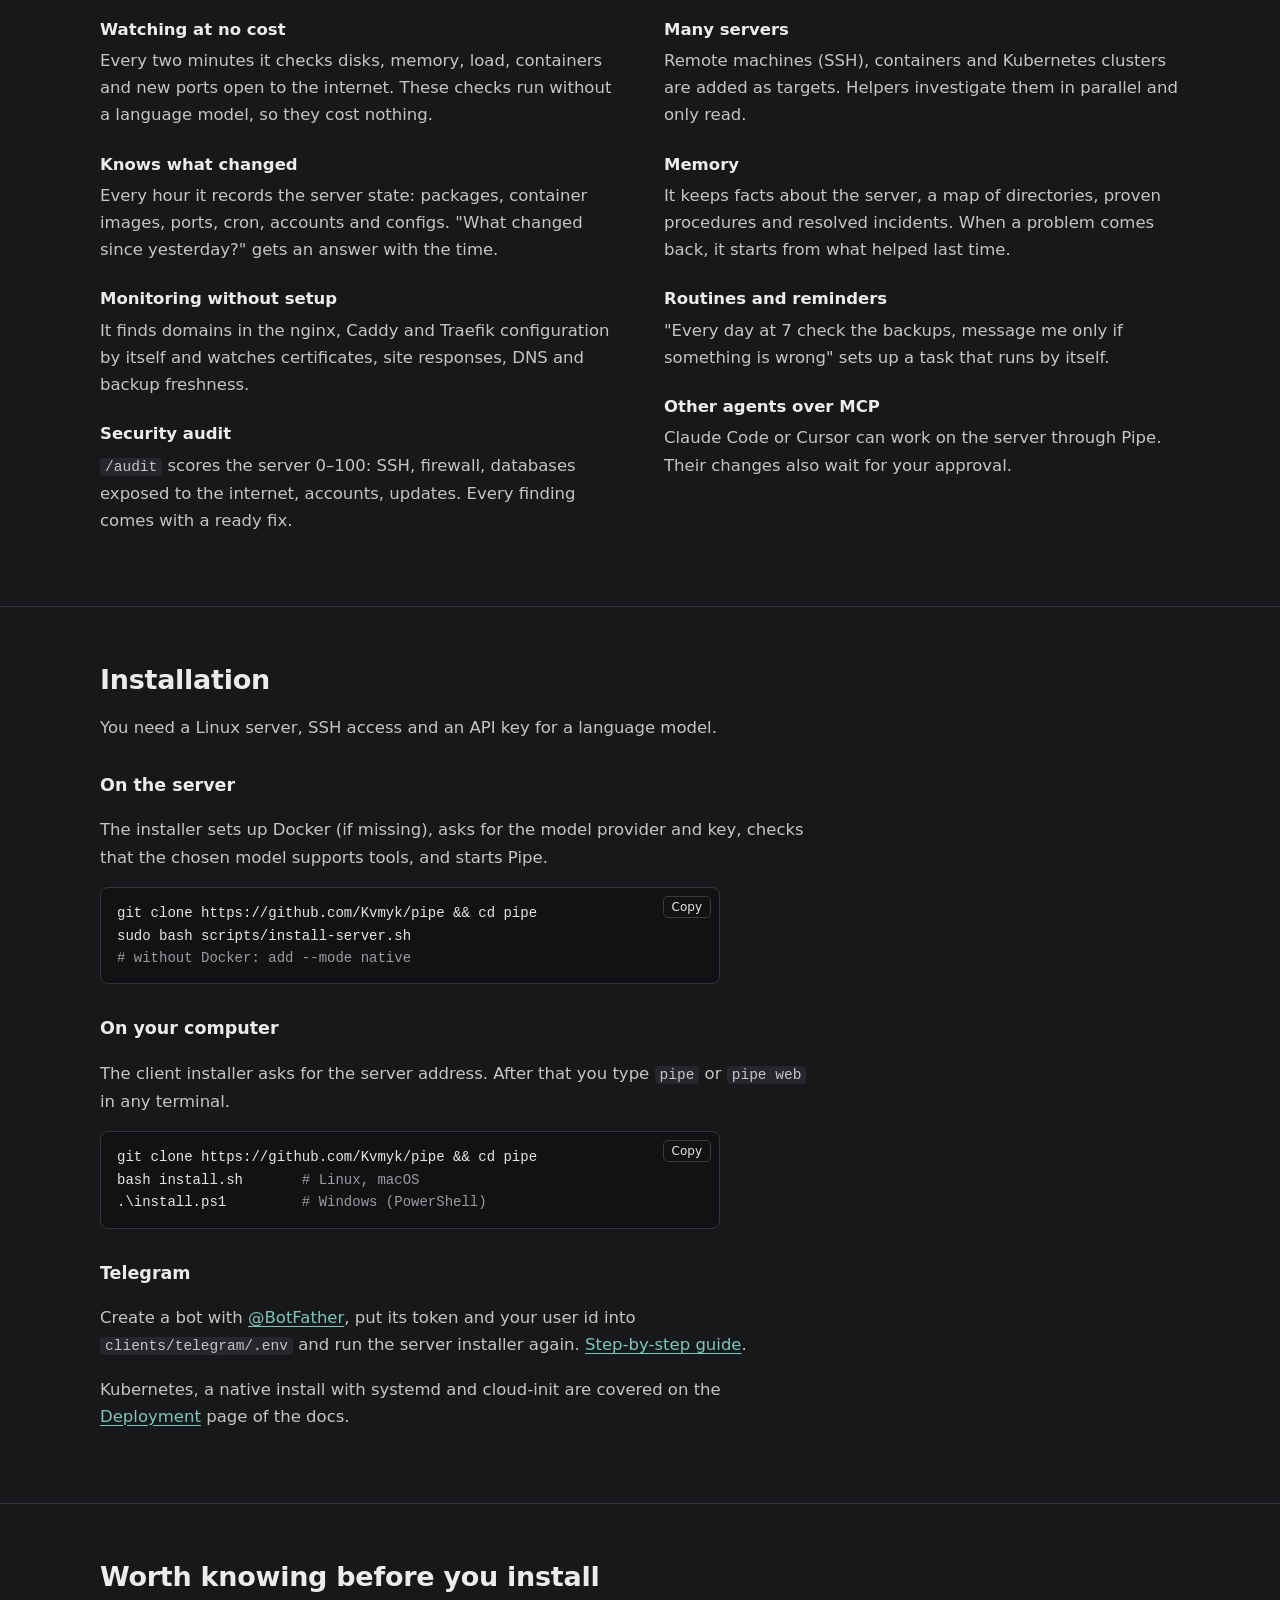
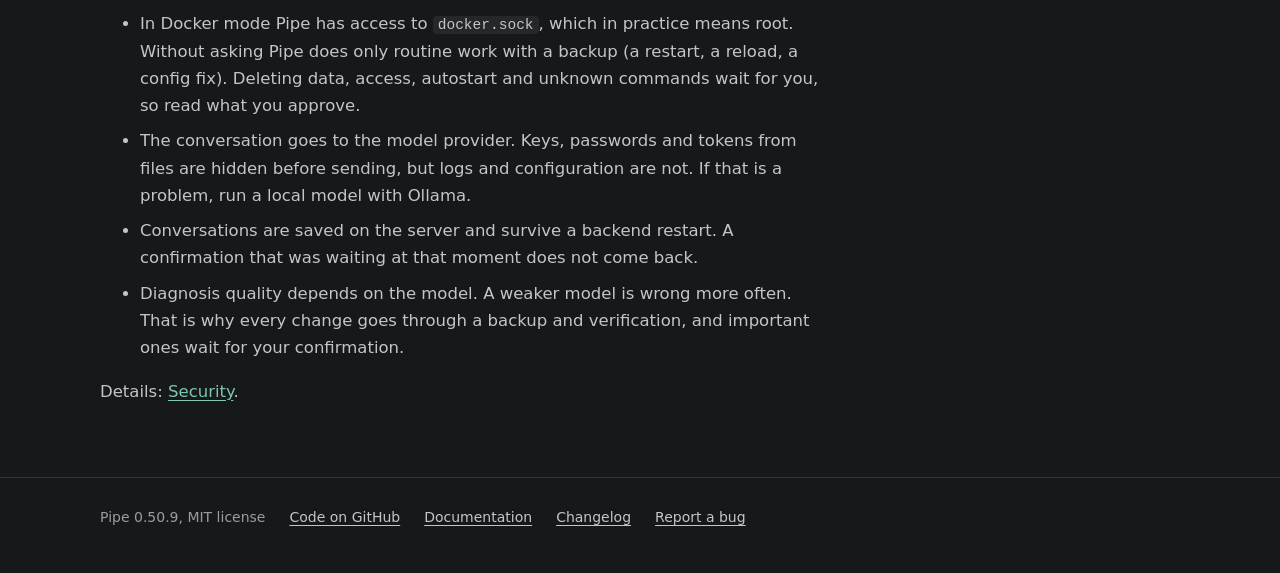
==== commit e6439970: "fix: /web dziala z Pipe na Docker Desktop (v0.50.9) Tunel cloudflared dolaczal do sieci kontenera Pi" ====
--- a/site/index.html
+++ b/site/index.html
@@ -46,7 +46,7 @@
     <pre class="cmd"><code>git clone https://github.com/Kvmyk/pipe &amp;&amp; cd pipe
 sudo bash scripts/install-server.sh</code></pre>
     <p class="meta">Open source under the MIT license. Works with any model that speaks the OpenAI API.
-      Latest release: <a href="https://github.com/Kvmyk/pipe/blob/main/docs/changelog.md">version 0.50.8</a>.</p>
+      Latest release: <a href="https://github.com/Kvmyk/pipe/blob/main/docs/changelog.md">version 0.50.9</a>.</p>
 
     <figure class="shot">
       <img src="assets/demo-en.gif" width="1100" height="647" alt="The pipe web window: on the left a conversation with the agent, which investigates 502 errors and fixes the nginx config by itself, with a backup; on the right a map of the server with the element the agent works on highlighted">
@@ -280,7 +280,7 @@
 
 <footer>
   <div class="wrap">
-    <span>Pipe 0.50.8, MIT license</span>
+    <span>Pipe 0.50.9, MIT license</span>
     <a href="https://github.com/Kvmyk/pipe">Code on GitHub</a>
     <a href="docs/">Documentation</a>
     <a href="https://github.com/Kvmyk/pipe/blob/main/docs/changelog.md">Changelog</a>
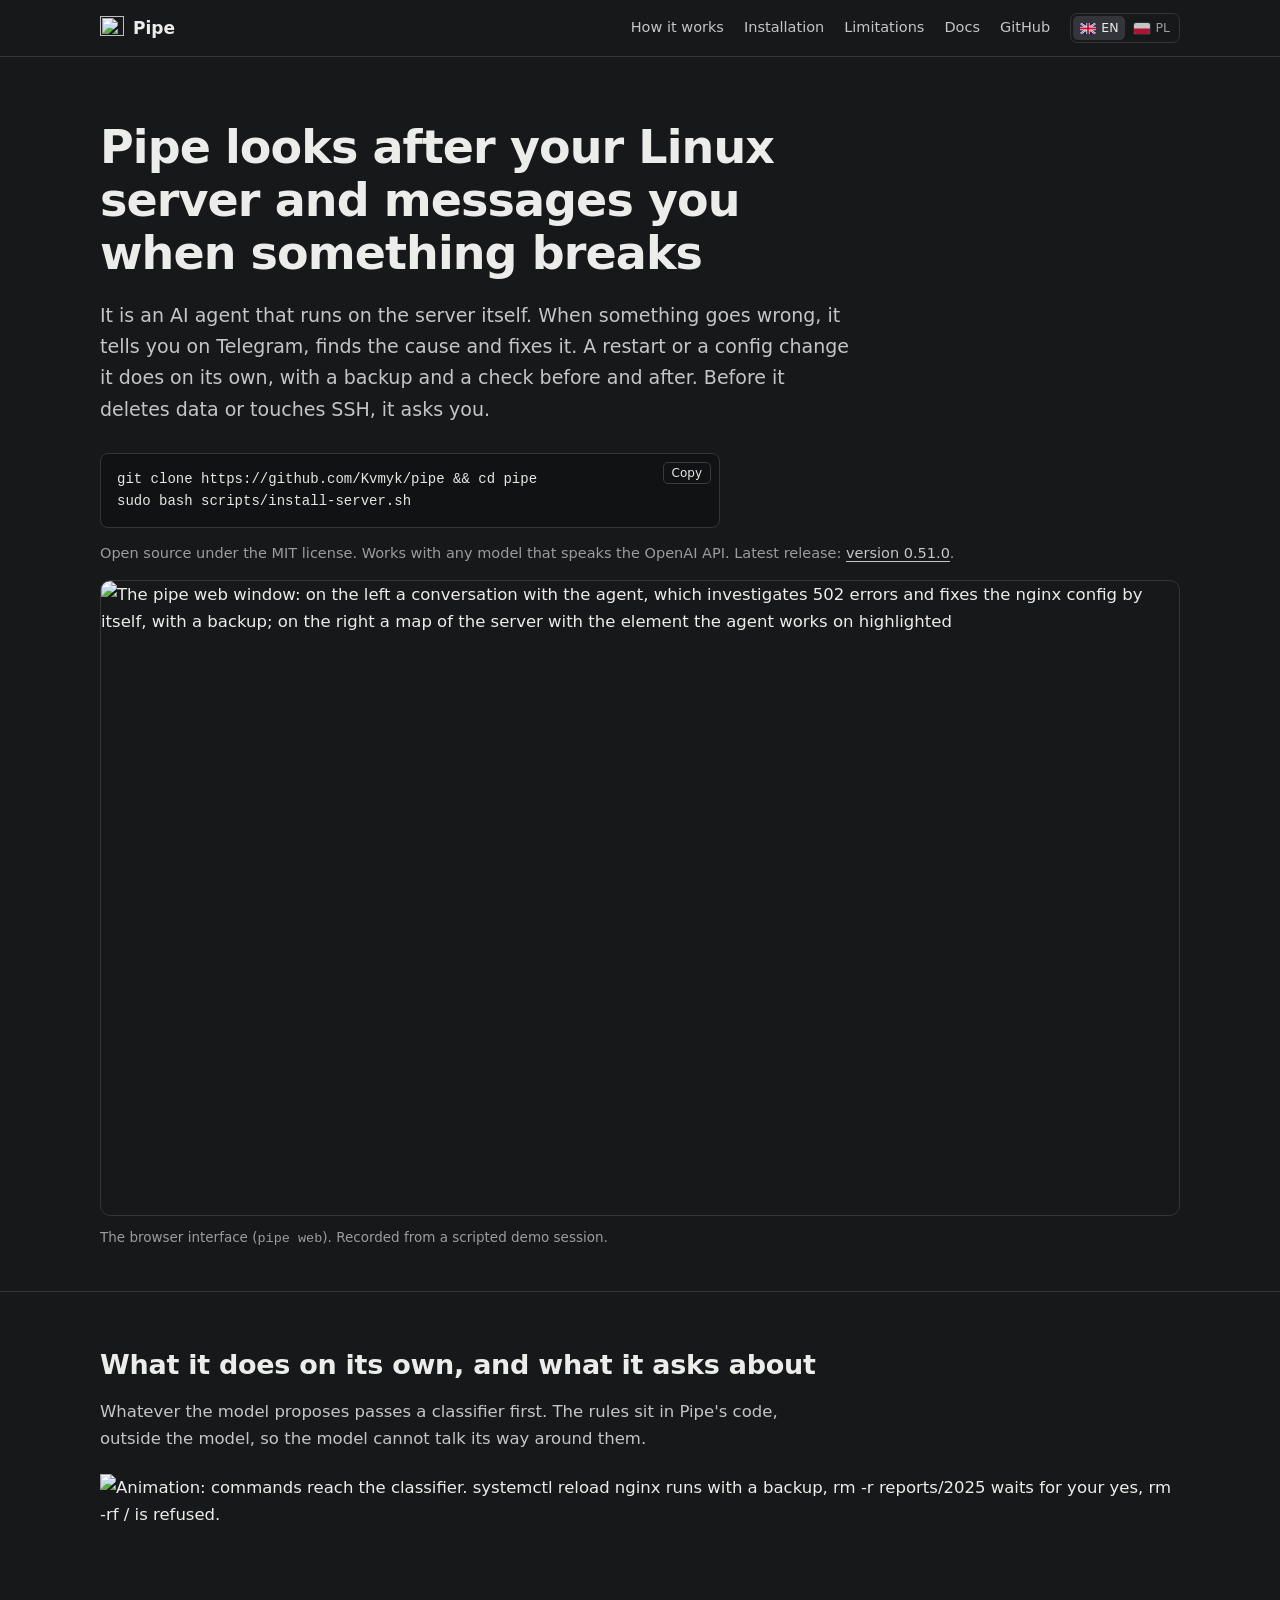
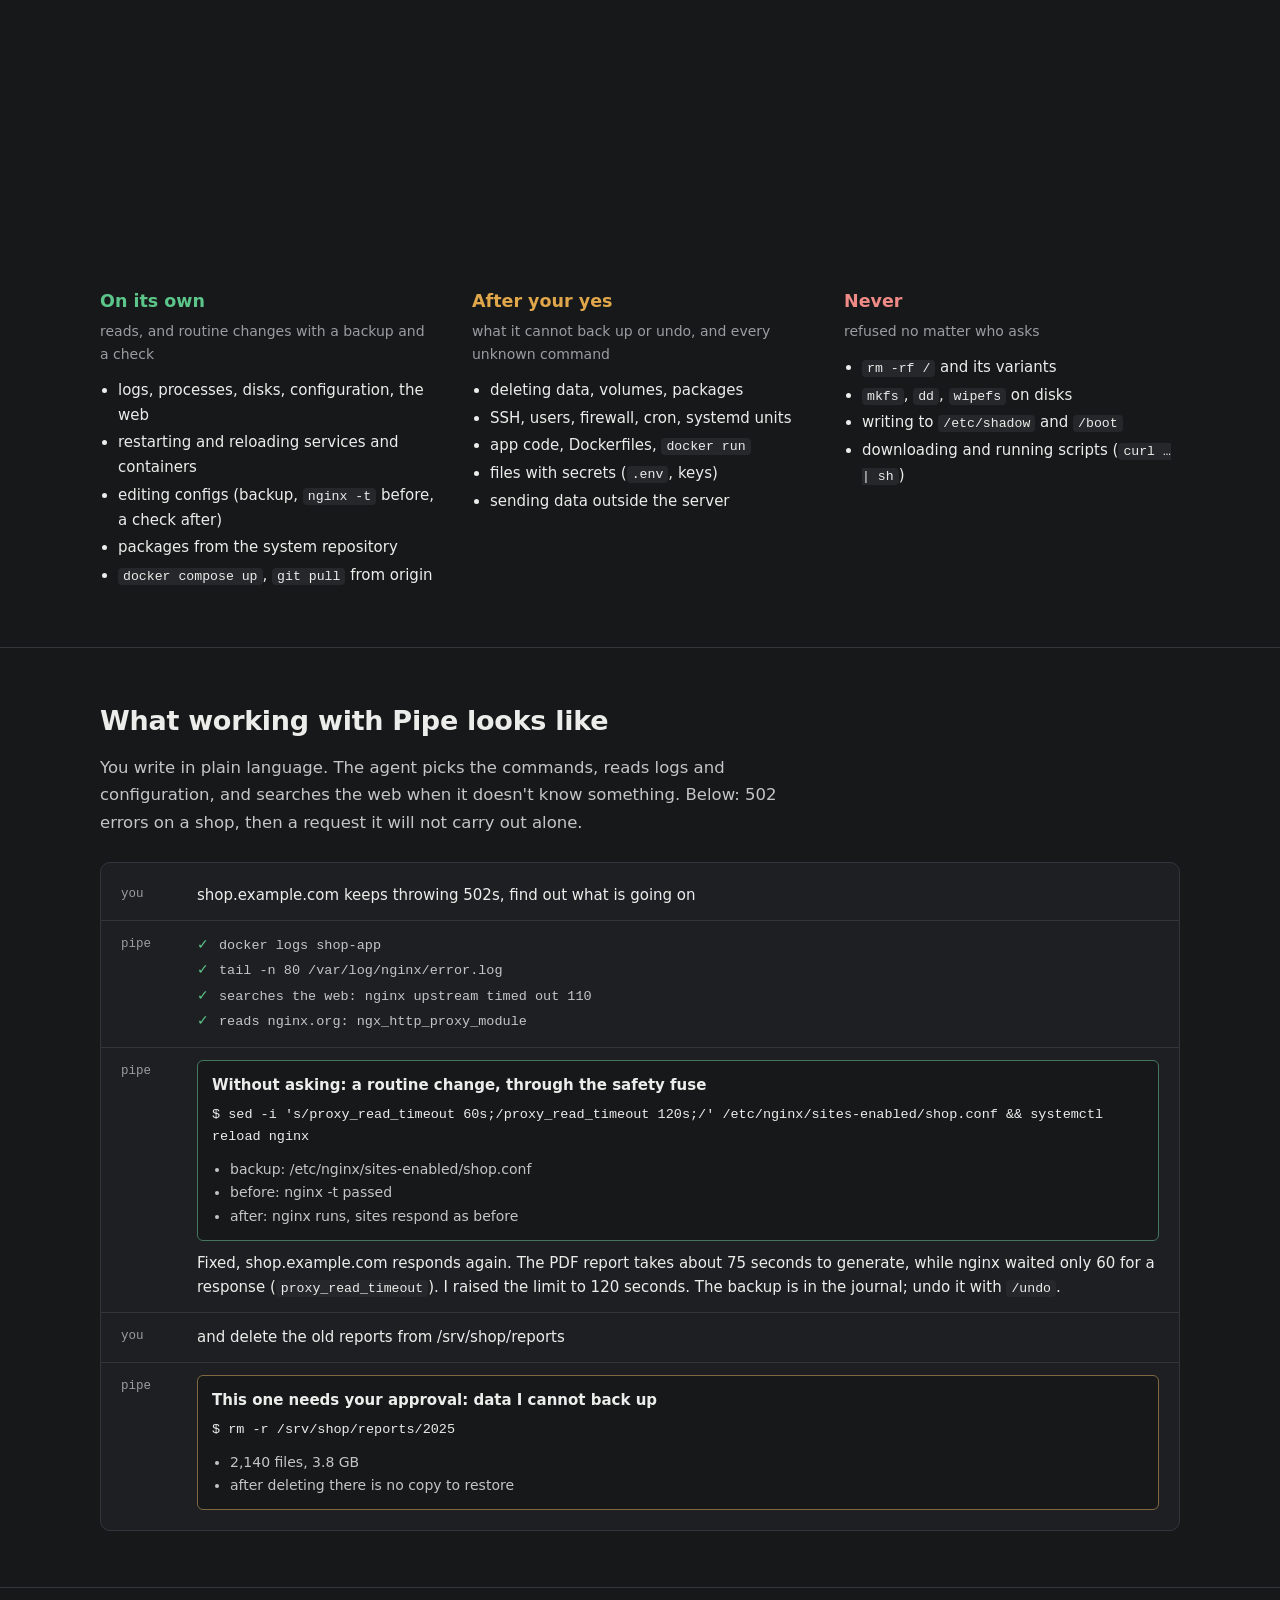
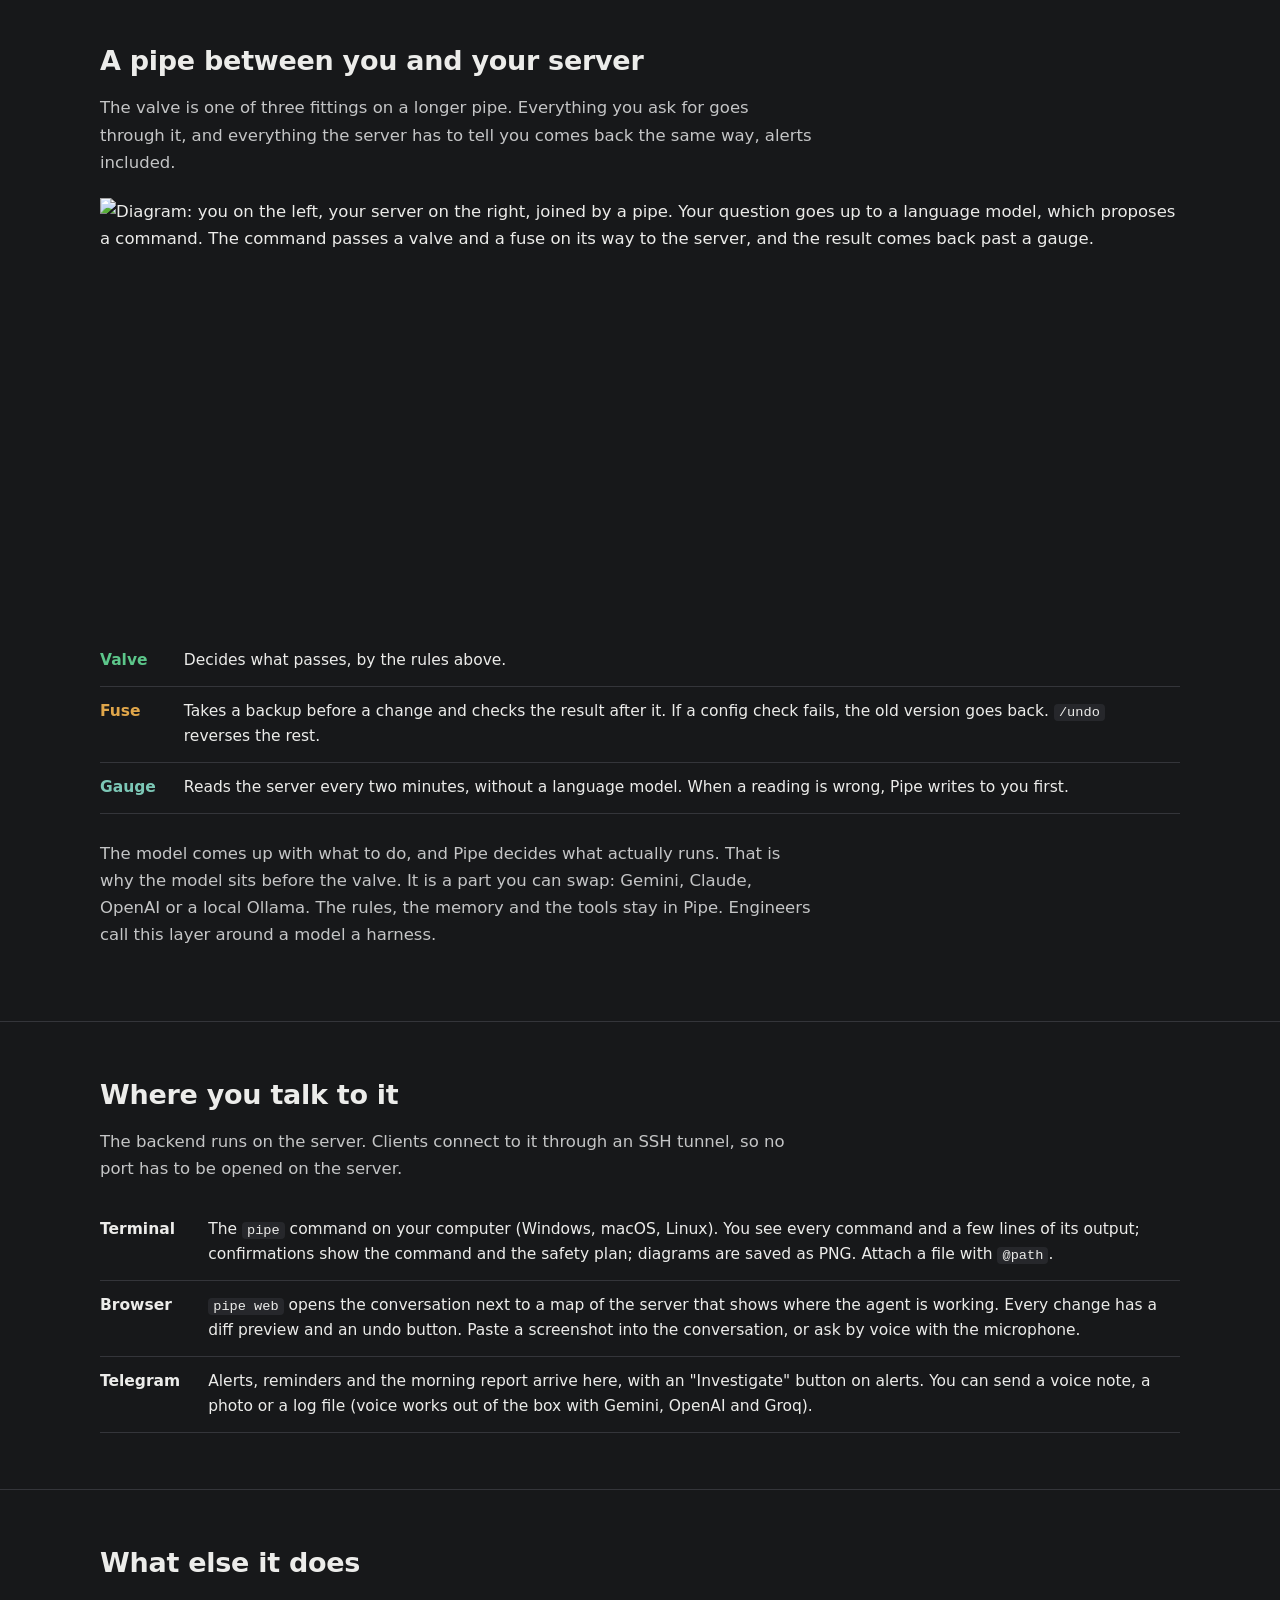
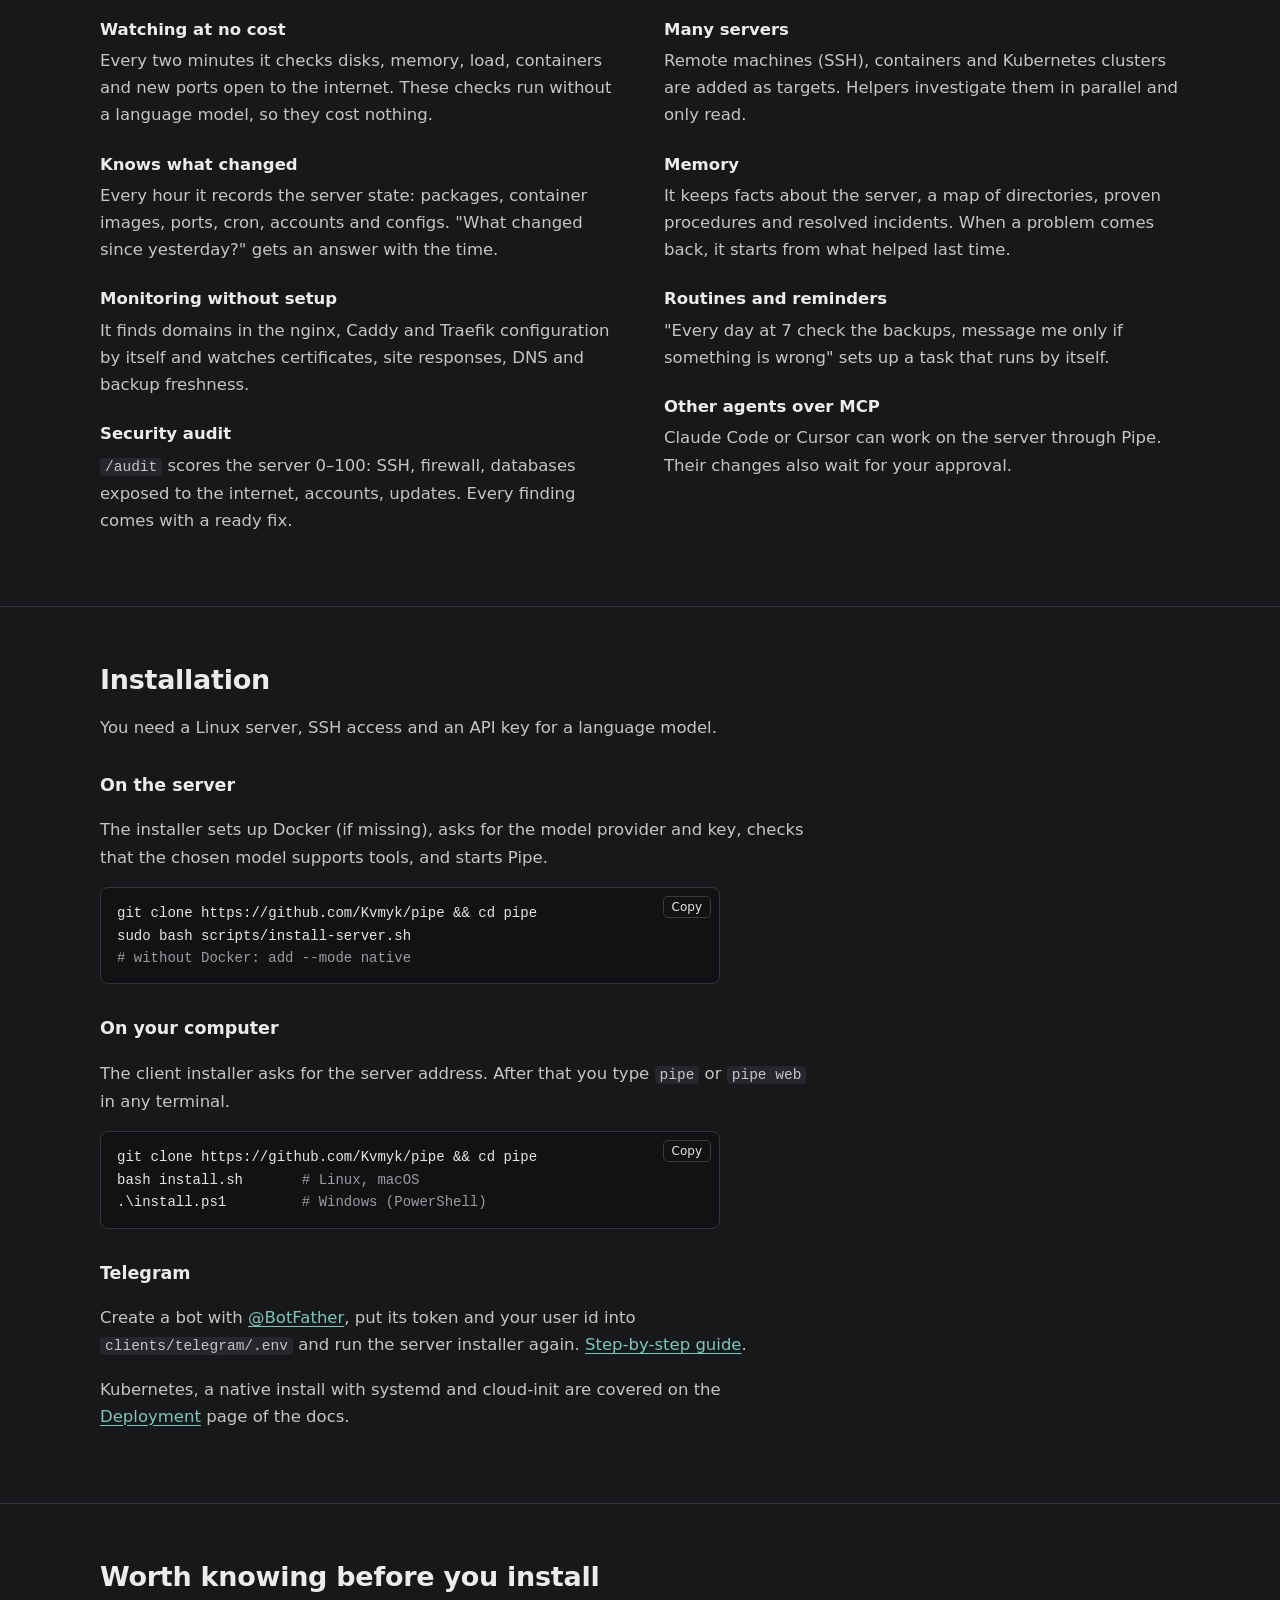
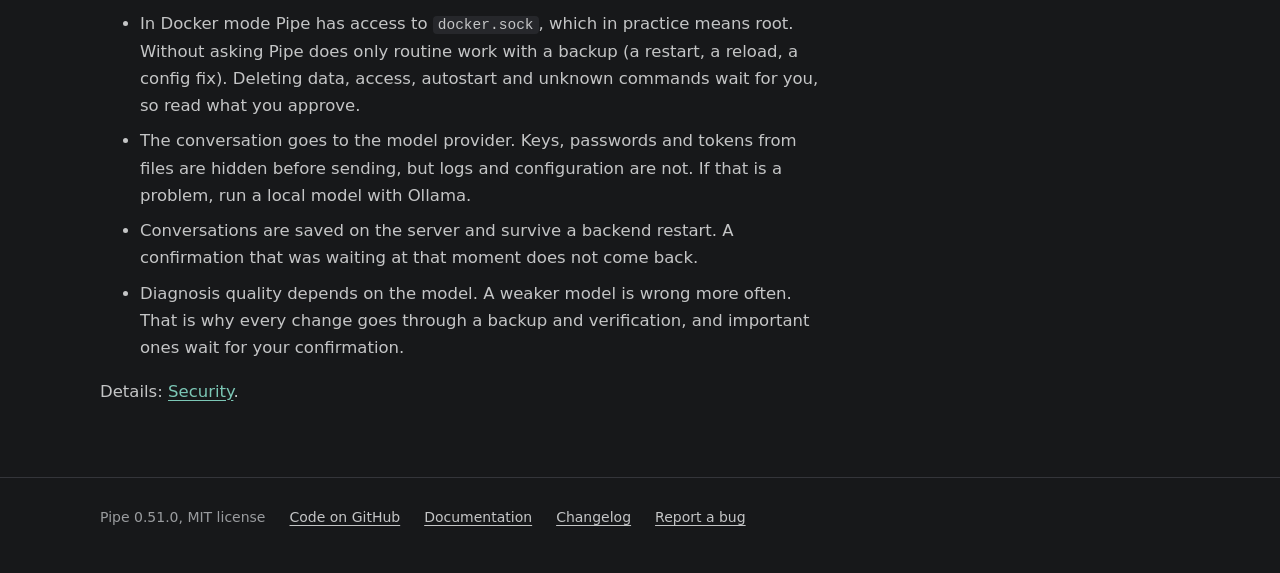
==== commit d2782d7e: "feat: poprawki po ankiecie testerow (v0.51.0) Audyt nie pokazuje juz naprawionych problemow, /audyt " ====
--- a/site/index.html
+++ b/site/index.html
@@ -46,7 +46,7 @@
     <pre class="cmd"><code>git clone https://github.com/Kvmyk/pipe &amp;&amp; cd pipe
 sudo bash scripts/install-server.sh</code></pre>
     <p class="meta">Open source under the MIT license. Works with any model that speaks the OpenAI API.
-      Latest release: <a href="https://github.com/Kvmyk/pipe/blob/main/docs/changelog.md">version 0.50.9</a>.</p>
+      Latest release: <a href="https://github.com/Kvmyk/pipe/blob/main/docs/changelog.md">version 0.51.0</a>.</p>
 
     <figure class="shot">
       <img src="assets/demo-en.gif" width="1100" height="647" alt="The pipe web window: on the left a conversation with the agent, which investigates 502 errors and fixes the nginx config by itself, with a backup; on the right a map of the server with the element the agent works on highlighted">
@@ -280,7 +280,7 @@
 
 <footer>
   <div class="wrap">
-    <span>Pipe 0.50.9, MIT license</span>
+    <span>Pipe 0.51.0, MIT license</span>
     <a href="https://github.com/Kvmyk/pipe">Code on GitHub</a>
     <a href="docs/">Documentation</a>
     <a href="https://github.com/Kvmyk/pipe/blob/main/docs/changelog.md">Changelog</a>
